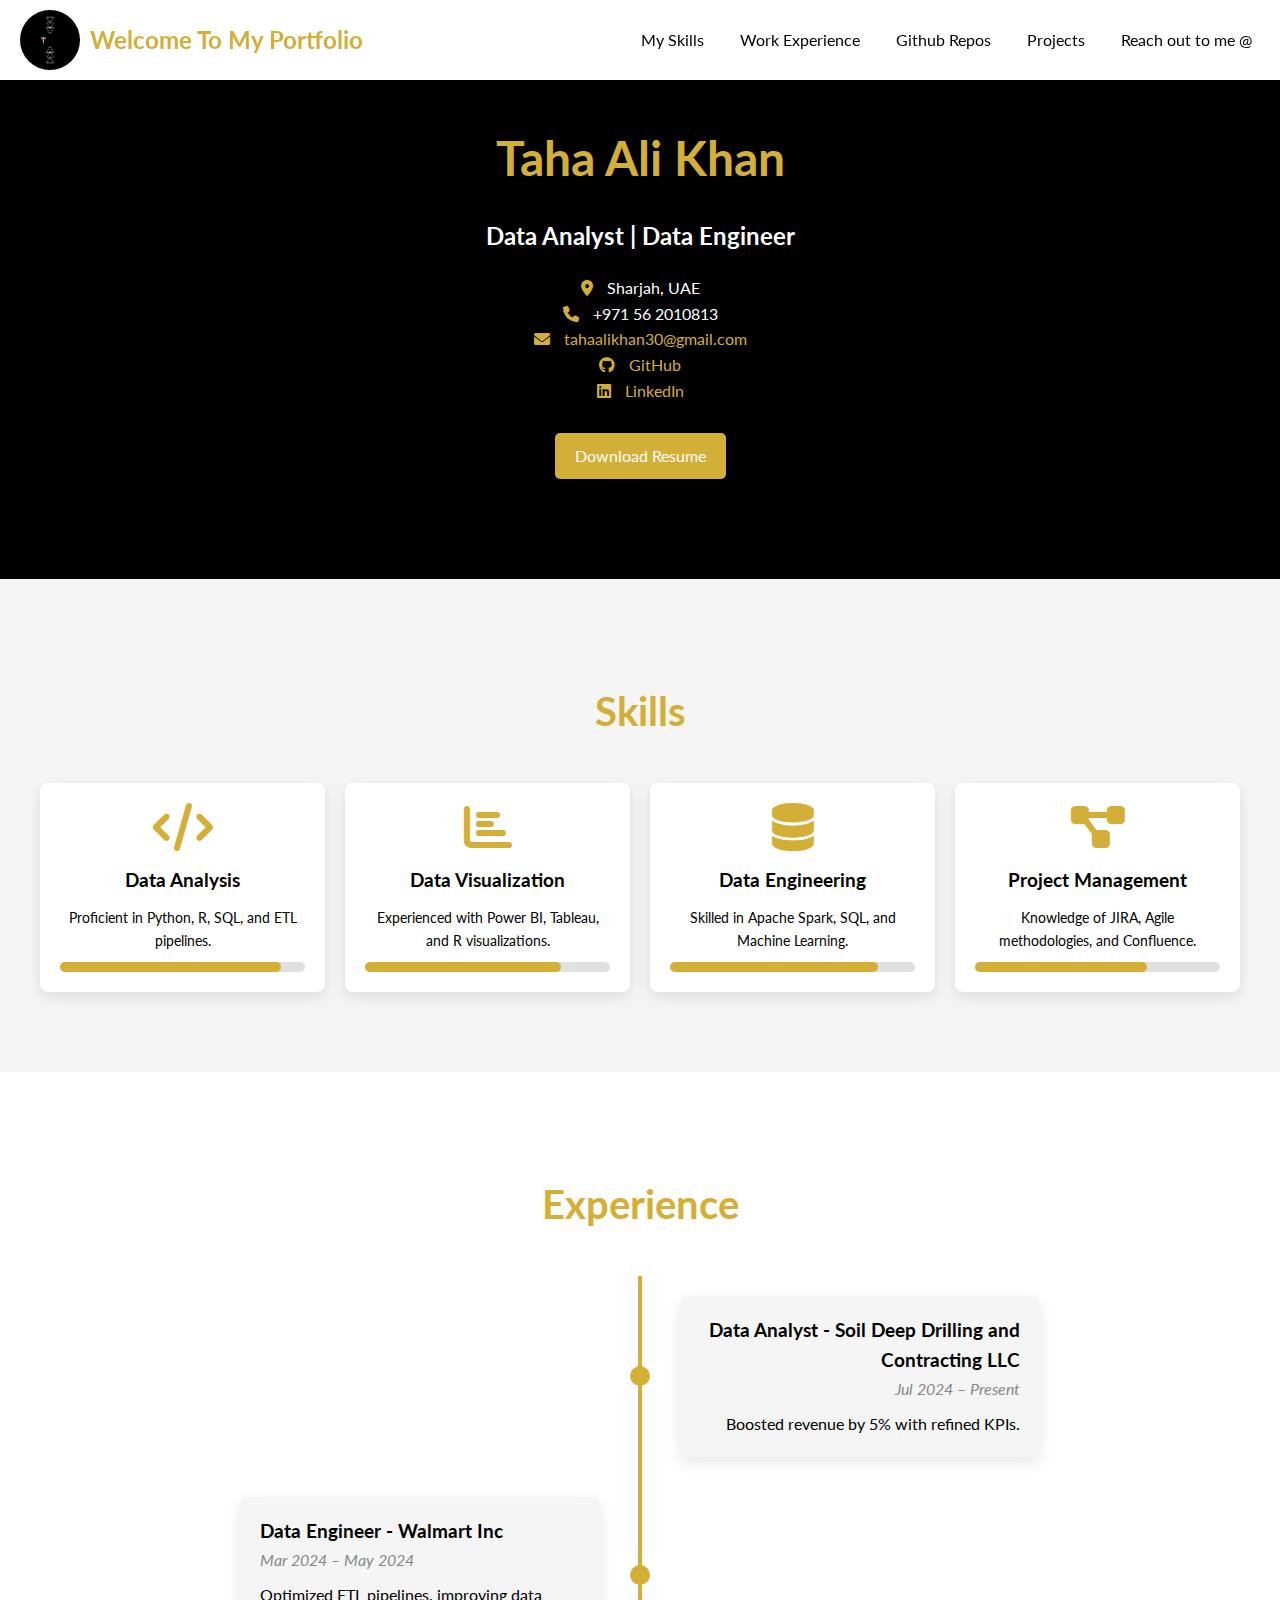
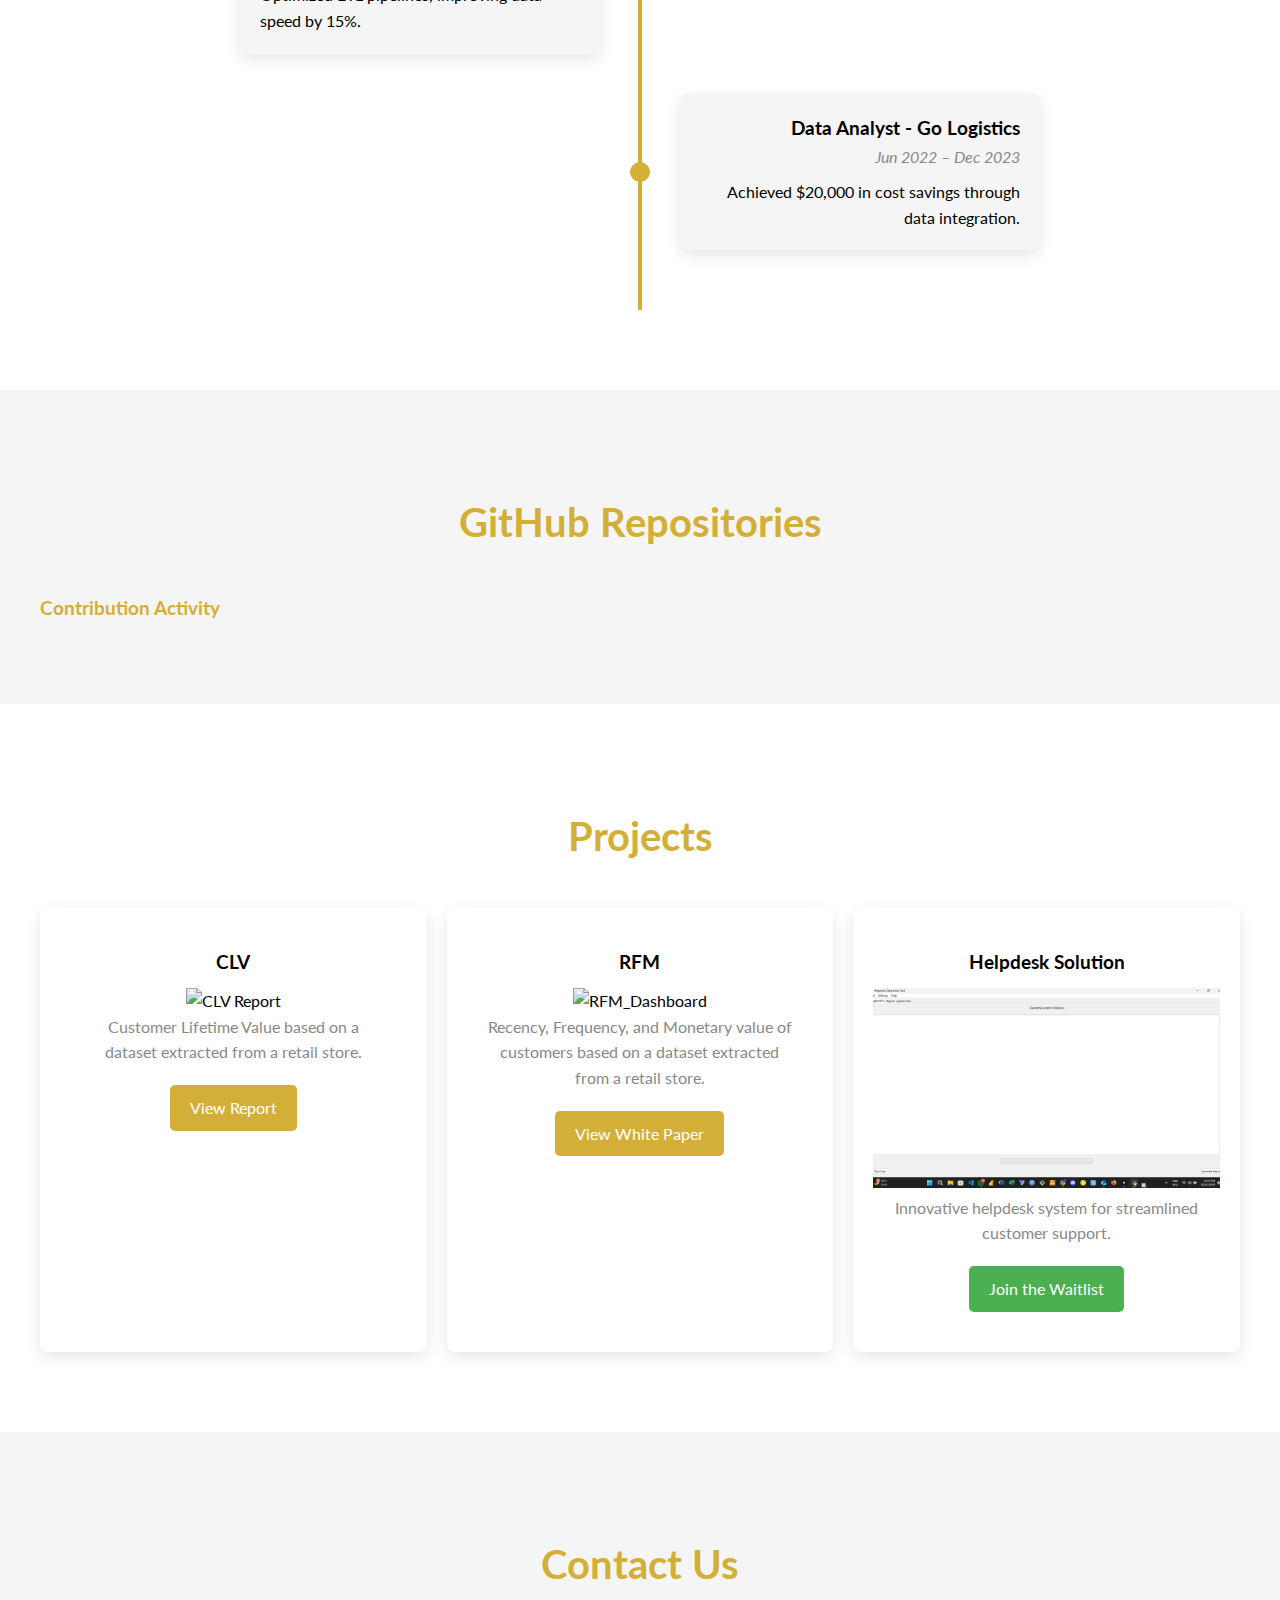
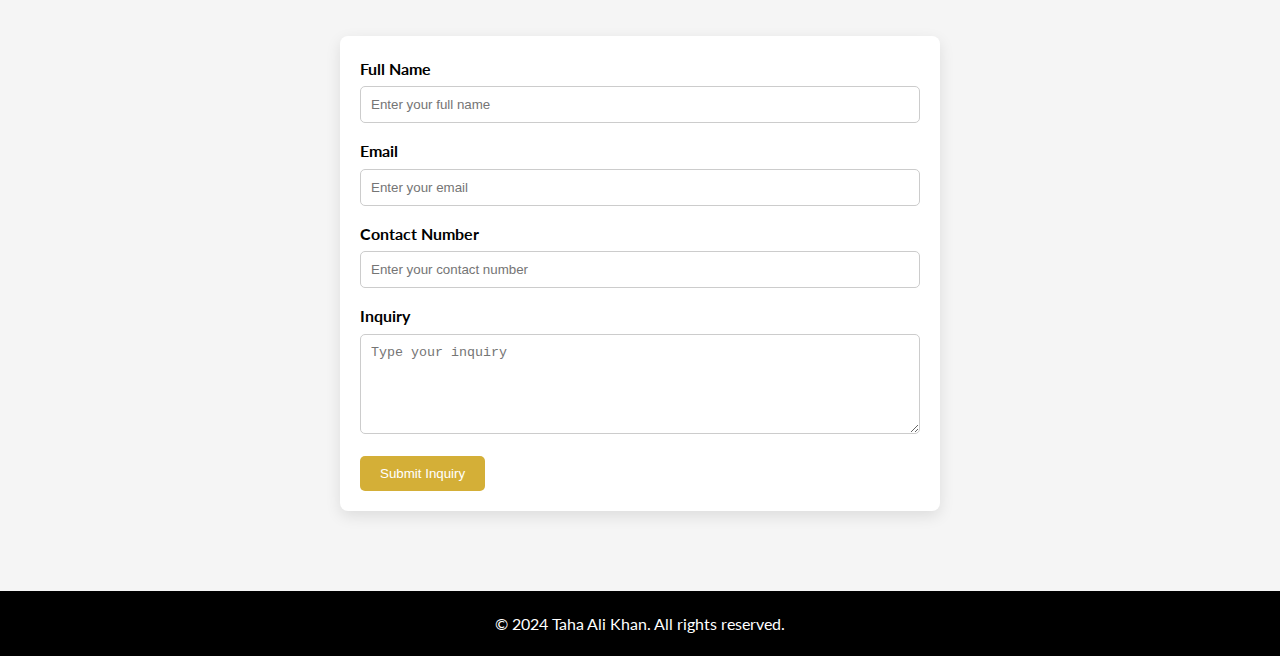
==== index.html @ b3653916 "projects updates" ====
<!DOCTYPE html>
<html lang="en">

<head>
  <meta charset="UTF-8">
  <meta name="viewport" content="width=device-width, initial-scale=1.0">
  <meta name="description" content="Portfolio of Taha Ali Khan - Data Analyst & Data Engineer">
  <title>Taha Ali Khan | Portfolio</title>

  <!-- Google Fonts -->
  <link href="https://fonts.googleapis.com/css2?family=Lato:wght@400;700&display=swap" rel="stylesheet">

  <!-- Font Awesome icons -->
  <link rel="stylesheet" href="https://cdnjs.cloudflare.com/ajax/libs/font-awesome/6.0.0-beta3/css/all.min.css">

  <!-- jQuery (required for FullCalendar) -->
  <script src="https://code.jquery.com/jquery-3.6.0.min.js"></script>

  <!-- AOS library for scroll animations -->
  <link rel="stylesheet" href="https://cdnjs.cloudflare.com/ajax/libs/aos/2.3.4/aos.css">
  <script src="https://cdnjs.cloudflare.com/ajax/libs/aos/2.3.4/aos.js"></script>

  <!-- Custom CSS -->
  <link rel="stylesheet" href="styles.css">

  <!-- GitHub Calendar -->
  <link rel="stylesheet" href="https://unpkg.com/github-calendar@latest/dist/github-calendar-responsive.css">
  <script src="https://unpkg.com/github-calendar@latest/dist/github-calendar.min.js"></script>

</head>

<body>
  <!-- Navigation -->
  <nav class="navbar">
    <!-- Brand logo and name -->
    <div class="navbar-brand">
        <img src="images/Taha Ali Khan.gif" alt="Brand Logo" class="logo">
        Welcome To My Portfolio
    </div>
    <!-- Navigation links -->
    <div class="navbar-links">
        <a href="#skills">My Skills</a>
        <a href="#experience">Work Experience</a>
        <a href="#github-projects">Github Repos</a>
        <a href="#projects">Projects</a>
        <a href="#contact">Reach out to me @</a>
    </div>
    <!-- Mobile menu toggle -->
    <div class="navbar-toggle">
        <span class="navbar-hamburger"></span>
        <span class="navbar-hamburger"></span>
        <span class="navbar-hamburger"></span>
    </div>
  </nav>

  <!-- Scroll to Top button -->
  <div id="scroll-to-top">
    <i class="arrow-up"></i>
  </div>

  <!-- Hero section -->
  <header id="hero">
    <div class="container">
      <h1 data-aos="zoom-in">Taha Ali Khan</h1>
      <h2 data-aos="fade-down" data-aos-delay="200">Data Analyst | Data Engineer</h2>
      <!-- Contact information -->
      <div class="contact-info" data-aos="fade-up" data-aos-delay="400">
        <p><i class="fas fa-map-marker-alt" aria-hidden="true"></i> Sharjah, UAE</p>
        <p><i class="fas fa-phone" aria-hidden="true"></i> +971 56 2010813</p>
        <p><i class="fas fa-envelope" aria-hidden="true"></i> <a href="mailto:tahaalikhan30@gmail.com">tahaalikhan30@gmail.com</a></p>
        <p><i class="fab fa-github" aria-hidden="true"></i> <a href="https://github.com/tahaalikhan123" target="_blank" rel="noopener noreferrer">GitHub</a></p>
        <p><i class="fab fa-linkedin" aria-hidden="true"></i> <a href="https://www.linkedin.com/in/taha-ali-khan-5107691b4/" target="_blank" rel="noopener noreferrer">LinkedIn</a></p>
      </div>
    </div>  
    <!-- Resume download button -->
    <div class="download-container">
        <div class="arrow-container">
            <div class="arrow-up"></div>
        </div>
        <a href="resume.pdf" download class="download-btn">
            Download Resume
        </a>
    </div>
  </header>

  <!-- Skills section -->
  <section id="skills" class="skills-section">
    <h2>Skills</h2>
    <div class="skills-grid">
        <!-- Data Analysis skill -->
        <div class="skill-card" data-skill="90">
            <i class="fas fa-code"></i>
            <h3>Data Analysis</h3>
            <p>Proficient in Python, R, SQL, and ETL pipelines.</p>
            <div class="skill-progress">
                <div class="progress-bar" style="width: 90%;"></div>
            </div>
        </div>

        <!-- Data Visualization skill -->
        <div class="skill-card" data-skill="80">
            <i class="fas fa-chart-bar"></i>
            <h3>Data Visualization</h3>
            <p>Experienced with Power BI, Tableau, and R visualizations.</p>
            <div class="skill-progress">
                <div class="progress-bar" style="width: 80%;"></div>
            </div>
        </div>

        <!-- Data Engineering skill -->
        <div class="skill-card" data-skill="85">
            <i class="fas fa-database"></i>
            <h3>Data Engineering</h3>
            <p>Skilled in Apache Spark, SQL, and Machine Learning.</p>
            <div class="skill-progress">
                <div class="progress-bar" style="width: 85%;"></div>
            </div>
        </div>

        <!-- Project Management skill -->
        <div class="skill-card" data-skill="70">
            <i class="fas fa-project-diagram"></i>
            <h3>Project Management</h3>
            <p>Knowledge of JIRA, Agile methodologies, and Confluence.</p>
            <div class="skill-progress">
                <div class="progress-bar" style="width: 70%;"></div>
            </div>
        </div>
    </div>
  </section>

  <!-- Experience section -->
  <section id="experience" class="experience-section">
    <h2>Experience</h2>
    <div class="timeline">
        <!-- Current job -->
        <div class="timeline-item">
            <div class="timeline-dot"></div>
            <div class="timeline-content">
                <h3>Data Analyst - Soil Deep Drilling and Contracting LLC</h3>
                <span>Jul 2024 – Present</span>
                <p>Boosted revenue by 5% with refined KPIs.</p>
            </div>
        </div>

        <!-- Previous job -->
        <div class="timeline-item">
            <div class="timeline-dot"></div>
            <div class="timeline-content">
                <h3>Data Engineer - Walmart Inc</h3>
                <span>Mar 2024 – May 2024</span>
                <p>Optimized ETL pipelines, improving data speed by 15%.</p>
            </div>
        </div>

        <!-- Earlier job -->
        <div class="timeline-item">
            <div class="timeline-dot"></div>
            <div class="timeline-content">
                <h3>Data Analyst - Go Logistics</h3>
                <span>Jun 2022 – Dec 2023</span>
                <p>Achieved $20,000 in cost savings through data integration.</p>
            </div>
        </div>
    </div>
  </section>

  <!-- GitHub Repositories section -->
  <section id="github-projects" class="github-section">
    <h2>GitHub Repositories</h2>

    <!-- GitHub Contribution Chart -->
    <div class="github-contribution-chart">
        <h3>Contribution Activity</h3>
        <div class="calendar"></div>
    </div>

    <!-- GitHub Repositories Grid -->
    <div class="repo-grid">
        <!-- Repositories will be fetched and displayed here -->
    </div>
  </section>

  <!-- Projects section -->
  <section id="projects" class="projects-section">
    <h2>Projects</h2>
    <div class="project-grid">
        <!-- Project 1: CLV -->
        <div class="project-card">
            <h3>CLV</h3>
            <img src="https://via.placeholder.com/400x200?text=CLV" alt="CLV Report" class="project-image">
            <p>Customer Lifetime Value based on a dataset extracted from a retail store.</p>
            <a href="pdf/CLV Prototype Dashboard.pdf" target="_blank" class="project-btn">View Report</a>
        </div>

        <!-- Project 2: RFM -->
        <div class="project-card">
            <h3>RFM</h3>
            <img src="https://via.placeholder.com/400x200?text=RFM" alt="RFM_Dashboard" class="project-image">
            <p>Recency, Frequency, and Monetary value of customers based on a dataset extracted from a retail store.</p>
            <a href="pdf/RFM_Dashboard.pdf" target="_blank" class="project-btn">View White Paper</a>
        </div>

        <!-- Project 3: Helpdesk Solution -->
        <div class="project-card">
            <h3>Helpdesk Solution</h3>
            <img src="images/helpdesk.png" alt="Helpdesk Solution" class="project-image">
            <p>Innovative helpdesk system for streamlined customer support.</p>
            <a href="#" class="project-btn cta-btn">Join the Waitlist</a>
        </div>
    </div>
  </section>

  <!-- Contact section -->
  <section id="contact" class="contact-section">
    <h2>Contact Us</h2>
    <div class="contact-container">
      <!-- Contact Form -->
      <form id="contact-form" 
            action="https://docs.google.com/forms/d/e/1FAIpQLSe8Lk9iuGwK6mlpkZs_-H-bdZrHEAp7K3g2vun9RnXTpZH7WA/formResponse"
            method="POST" target="hidden_iframe">
          <div class="form-group">
              <label for="name">Full Name</label>
              <input type="text" id="name" name="entry.98885724" required placeholder="Enter your full name" autocomplete="name">
          </div>

          <div class="form-group">
              <label for="email">Email</label>
              <input type="email" id="email" name="entry.132597802" required placeholder="Enter your email" autocomplete="email">
          </div>

          <div class="form-group">
              <label for="contact-number">Contact Number</label>
              <input type="tel" id="contact-number" name="entry.1797695648" required placeholder="Enter your contact number" autocomplete="tel">
          </div>

          <div class="form-group">
              <label for="inquiry">Inquiry</label>
              <textarea id="inquiry" name="entry.713304567" required placeholder="Type your inquiry"></textarea>
          </div>

          <button type="submit" class="submit-btn">Submit Inquiry</button>
      </form>

      <!-- Hidden iframe to prevent redirection -->
      <iframe name="hidden_iframe" id="hidden_iframe" style="display:none;"></iframe>

      <!-- Success message -->
      <div id="form-response" style="display:none;">
          <p>Thank you! Your inquiry has been submitted successfully.</p>
      </div>
    </div>
  </section>

  <!-- Footer -->
  <footer>
    <p>&copy; 2024 Taha Ali Khan. All rights reserved.</p>
  </footer>

  <!-- Custom JavaScript -->
  <script src="script.js"></script>
</body>

</html>
---- styles.css ----
/* Define CSS variables for common colors */
:root {
    --gold: #d4af37;
    --light-gold: #f0c674;
    --black: #000;
    --white: #fff;
    --gray-light: #f5f5f5;
    --gray-dark: #888;
}

/* General styling */
* {
    margin: 0;
    padding: 0;
    box-sizing: border-box;
}

body {
    font-family: 'Lato', sans-serif;
    background-color: var(--white);
    color: var(--black);
    line-height: 1.6;
}

h1, h2, h3, h4 {
    color: var(--black);
}

a {
    color: var(--gold);
    text-decoration: none;
    transition: color 0.3s ease;
}

a:hover {
    color: var(--light-gold);
}

/* Icons in contact section */
.contact-info i {
    margin-right: 10px;
    color: var(--gold);
}

/* Container for content */
.container {
    max-width: 1200px;
    margin: 0 auto;
    padding: 20px;
}

/* Navbar */
.navbar {
    display: flex;
    justify-content: space-between;
    align-items: center;
    padding: 10px 20px;
    background-color: var(--white);
    position: fixed;
    top: 0;
    left: 0;
    right: 0;
    z-index: 1000;
    box-shadow: 0 2px 5px rgba(0,0,0,0.1);
}

.navbar-brand {
    display: flex;
    align-items: center;
    font-size: 1.5rem;
    color: var(--gold);
    font-weight: bold;
}

.navbar-brand .logo {
    height: 60px;
    margin-right: 10px;
    border-radius: 50%;
    object-fit: contain;
}

.navbar-links {
    display: flex;
    gap: 20px;
}

.navbar-links a {
    font-size: 1rem;
    padding: 8px;
    color: var(--black);
    transition: color 0.3s ease, background-color 0.3s ease;
}

.navbar-links a:hover {
    color: var(--white);
    background-color: var(--gold);
    border-radius: 5px;
}

/* Hamburger Menu for Mobile */
.navbar-toggle {
    display: none;
    cursor: pointer;
}

.navbar-hamburger {
    display: block;
    width: 25px;
    height: 3px;
    background-color: var(--black);
    margin: 5px 0;
    transition: 0.3s;
}

/* Responsive Menu for Mobile */
@media (max-width: 768px) {
    body {
        padding-top: 60px; /* Add padding to body to account for fixed navbar */
    }

    .navbar {
        flex-wrap: wrap;
    }

    .navbar-brand {
        flex: 1;
    }

    .navbar-links {
        display: none;
        flex-direction: column;
        width: 100%;
        background-color: var(--white);
        box-shadow: 0 5px 10px rgba(0, 0, 0, 0.1);
        position: absolute;
        top: 100%;
        left: 0;
        padding: 10px 0;
    }

    .navbar-links.active {
        display: flex;
    }

    .navbar-links a {
        padding: 10px 20px;
    }

    .navbar-toggle {
        display: block;
    }

    .navbar-hamburger {
        background-color: var(--gold);
    }

    .navbar-toggle.active .navbar-hamburger:nth-child(1) {
        transform: rotate(-45deg) translate(-5px, 6px);
    }

    .navbar-toggle.active .navbar-hamburger:nth-child(2) {
        opacity: 0;
    }

    .navbar-toggle.active .navbar-hamburger:nth-child(3) {
        transform: rotate(45deg) translate(-5px, -6px);
    }
}

/* Scroll to Top Arrow */
#scroll-to-top {
    position: fixed;
    bottom: 20px;
    right: 20px;
    width: 50px;
    height: 50px;
    background-color: var(--gold);
    border-radius: 50%;
    display: flex;
    justify-content: center;
    align-items: center;
    cursor: pointer;
    transition: opacity 0.3s ease, background-color 0.3s ease;
    opacity: 0;
    z-index: 1000;
}

#scroll-to-top:hover {
    background-color: var(--light-gold);
}

#scroll-to-top i {
    border: 15px solid transparent;
    border-bottom: 20px solid var(--white);
}

#scroll-to-top.show {
    opacity: 1;
}

/* Hero Section */
#hero {
    background-color: var(--black);
    text-align: center;
    padding: 100px 0;
    color: var(--white);
    animation: fadeIn 2s ease-in-out;
}

#hero h1 {
    font-size: 3rem;
    color: var(--gold);
}

#hero h2 {
    font-size: 1.5rem;
    margin: 20px 0;
    color: var(--white);
}

.contact-info a {
    color: var(--gold);
}

.contact-info a:hover {
    color: var(--light-gold);
}

/* Section Headings */
h3 {
    color: var(--gold);
}

/* Common Section Styles */
.skills-section,
.experience-section,
.github-section,
.projects-section,
.contact-section {
    padding: 80px 40px;
}

.skills-section,
.github-section,
.contact-section {
    background-color: var(--gray-light);
}

.experience-section,
.projects-section {
    background-color: var(--white);
}

.skills-section h2,
.experience-section h2,
.github-section h2,
.projects-section h2,
.contact-section h2 {
    text-align: center;
    font-size: 2.5rem;
    color: var(--gold);
    margin-bottom: 40px;
}

/* Skill Section */
.skills-grid,
.repo-grid,
.project-grid {
    display: grid;
    grid-template-columns: repeat(auto-fit, minmax(250px, 1fr));
    gap: 20px;
}

.skill-card,
.repo-card,
.project-card {
    background-color: var(--white);
    padding: 20px;
    border-radius: 8px;
    box-shadow: 0 5px 15px rgba(0, 0, 0, 0.1);
    text-align: center;
    transition: transform 0.3s ease, box-shadow 0.3s ease;
}

.skill-card:hover,
.repo-card:hover,
.project-card:hover {
    transform: translateY(-10px);
    box-shadow: 0 10px 20px rgba(0, 0, 0, 0.2);
}

.skill-card i {
    font-size: 3rem;
    color: var(--gold);
    margin-bottom: 15px;
}

.skill-card h3,
.skill-card p {
    color: var(--black);
    margin-bottom: 10px;
}

.skill-card p {
    font-size: 0.9rem;
}

/* Skill Progress Bar */
.skill-progress {
    width: 100%;
    background-color: #e0e0e0;
    border-radius: 10px;
    height: 10px;
}

.progress-bar {
    height: 100%;
    background-color: var(--gold);
    border-radius: 10px;
    transition: width 0.6s ease;
}

.skill-card:hover .progress-bar {
    background-color: var(--light-gold);
}

/* Experience Section */
.timeline {
    position: relative;
    margin: 0 auto;
    padding: 20px 0;
    max-width: 800px;
}

.timeline::before {
    content: '';
    position: absolute;
    left: 50%;
    top: 0;
    bottom: 0;
    width: 4px;
    background: var(--gold);
    transform: translateX(-50%);
}

.timeline-item {
    position: relative;
    margin-bottom: 40px;
    display: flex;
    justify-content: flex-end;
    align-items: center;
    width: 100%;
}

.timeline-item:nth-child(even) {
    justify-content: flex-start;
}

.timeline-dot {
    position: absolute;
    left: 50%;
    width: 20px;
    height: 20px;
    background-color: var(--gold);
    border-radius: 50%;
    transform: translateX(-50%);
    z-index: 1;
}

.timeline-content {
    background-color: var(--gray-light);
    padding: 20px;
    border-radius: 8px;
    box-shadow: 0 5px 15px rgba(0, 0, 0, 0.1);
    width: 45%;
}

.timeline-item:nth-child(even) .timeline-content {
    text-align: left;
}

.timeline-item:nth-child(odd) .timeline-content {
    text-align: right;
}

.timeline-content h3 {
    color: var(--black);
}

.timeline-content span {
    display: block;
    margin-bottom: 10px;
    color: var(--gray-dark);
    font-style: italic;
}

.timeline-content p {
    color: var(--black);
}

/* GitHub Section */
.repo-card {
    background-color: var(--white);
}

.repo-card h3,
.repo-card p {
    color: var(--black);
}

.repo-card .repo-stats div i {
    color: var(--gold);
}

/* Download buttons and links */
.repo-card a,
.download-link,
.download-btn {
    display: inline-block;
    margin-top: 10px;
    color: var(--white);
    background-color: var(--gold);
    padding: 10px 20px;
    border-radius: 5px;
    transition: background-color 0.3s ease, color 0.3s ease;
}

.repo-card a:hover,
.download-link:hover,
.download-btn:hover {
    background-color: var(--light-gold);
    color: var(--black);
}

/* Projects Section */
.project-card {
    background-color: var(--white);
    border-radius: 8px;
    box-shadow: 0 5px 15px rgba(0, 0, 0, 0.1);
    overflow: hidden;
    transition: transform 0.3s ease, box-shadow 0.3s ease;
}

.project-card:hover {
    transform: translateY(-10px);
    box-shadow: 0 10px 20px rgba(0, 0, 0, 0.2);
}

.project-card h3 {
    padding: 20px 20px 10px;
    color: var(--black);
}

.project-image {
    width: 100%;
    height: 200px;
    object-fit: cover;
}

.project-card p {
    padding: 0 20px 20px;
    color: var(--gray-dark);
}

.project-btn {
    display: inline-block;
    margin: 0 20px 20px;
    padding: 10px 20px;
    background-color: var(--gold);
    color: var(--white);
    border-radius: 5px;
    text-decoration: none;
    transition: background-color 0.3s ease, color 0.3s ease;
}

.project-btn:hover {
    background-color: var(--light-gold);
    color: var(--black);
}

.cta-btn {
    background-color: #4CAF50; /* Green color for CTA */
}

.cta-btn:hover {
    background-color: #45a049;
}

/* Contact Section */
form {
    background-color: var(--white);
    padding: 20px;
    border-radius: 8px;
    box-shadow: 0 5px 15px rgba(0, 0, 0, 0.1);
    transition: transform 0.3s ease, box-shadow 0.3s ease;
    max-width: 600px;
    margin: 0 auto;
}

form:hover {
    transform: translateY(-10px);
    box-shadow: 0 10px 20px rgba(0, 0, 0, 0.2);
}

.form-group {
    margin-bottom: 15px;
    text-align: left;
}

.form-group label {
    color: var(--black);
    font-weight: bold;
}

.form-group input,
.form-group textarea {
    width: 100%;
    padding: 10px;
    margin-top: 5px;
    border: 1px solid #ccc;
    border-radius: 5px;
    transition: border-color 0.3s ease;
}

.form-group input:focus,
.form-group textarea:focus {
    border-color: var(--gold);
    outline: none;
}

textarea {
    height: 100px;
    resize: vertical;
}

.submit-btn {
    padding: 10px 20px;
    background-color: var(--gold);
    color: var(--white);
    border: none;
    border-radius: 5px;
    cursor: pointer;
    transition: background-color 0.3s ease, color 0.3s ease;
}

.submit-btn:hover {
    background-color: var(--light-gold);
    color: var(--black);
}

/* Footer */
footer {
    text-align: center;
    padding: 20px;
    background: var(--black);
    color: var(--white);
}

/* Animations */
@keyframes fadeIn {
    from { opacity: 0; }
    to { opacity: 1; }
}

@keyframes bounce {
    0%, 20%, 50%, 80%, 100% { transform: translateY(0); }
    40% { transform: translateY(-10px); }
    60% { transform: translateY(-5px); }
}

/* Responsive design for smaller screens */
@media (max-width: 768px) {
    .timeline::before {
        left: 31px;
    }

    .timeline-content {
        width: calc(100% - 90px);
    }

    .timeline-item,
    .timeline-item:nth-child(even) {
        justify-content: flex-end;
    }

    .timeline-dot {
        left: 31px;
    }

    .timeline-item:nth-child(even) .timeline-content,
    .timeline-item:nth-child(odd) .timeline-content {
        text-align: left;
    }

    #hero, 
    .skills-section,
    .experience-section,
    .github-section,
    .projects-section,
    .contact-section {
        padding-top: 80px; /* Adjust for mobile */
    }
}

/* Adjust other sections to account for fixed navbar */
#hero, 
.skills-section,
.experience-section,
.github-section,
.projects-section,
.contact-section {
    padding-top: 100px; /* Increase top padding */
}
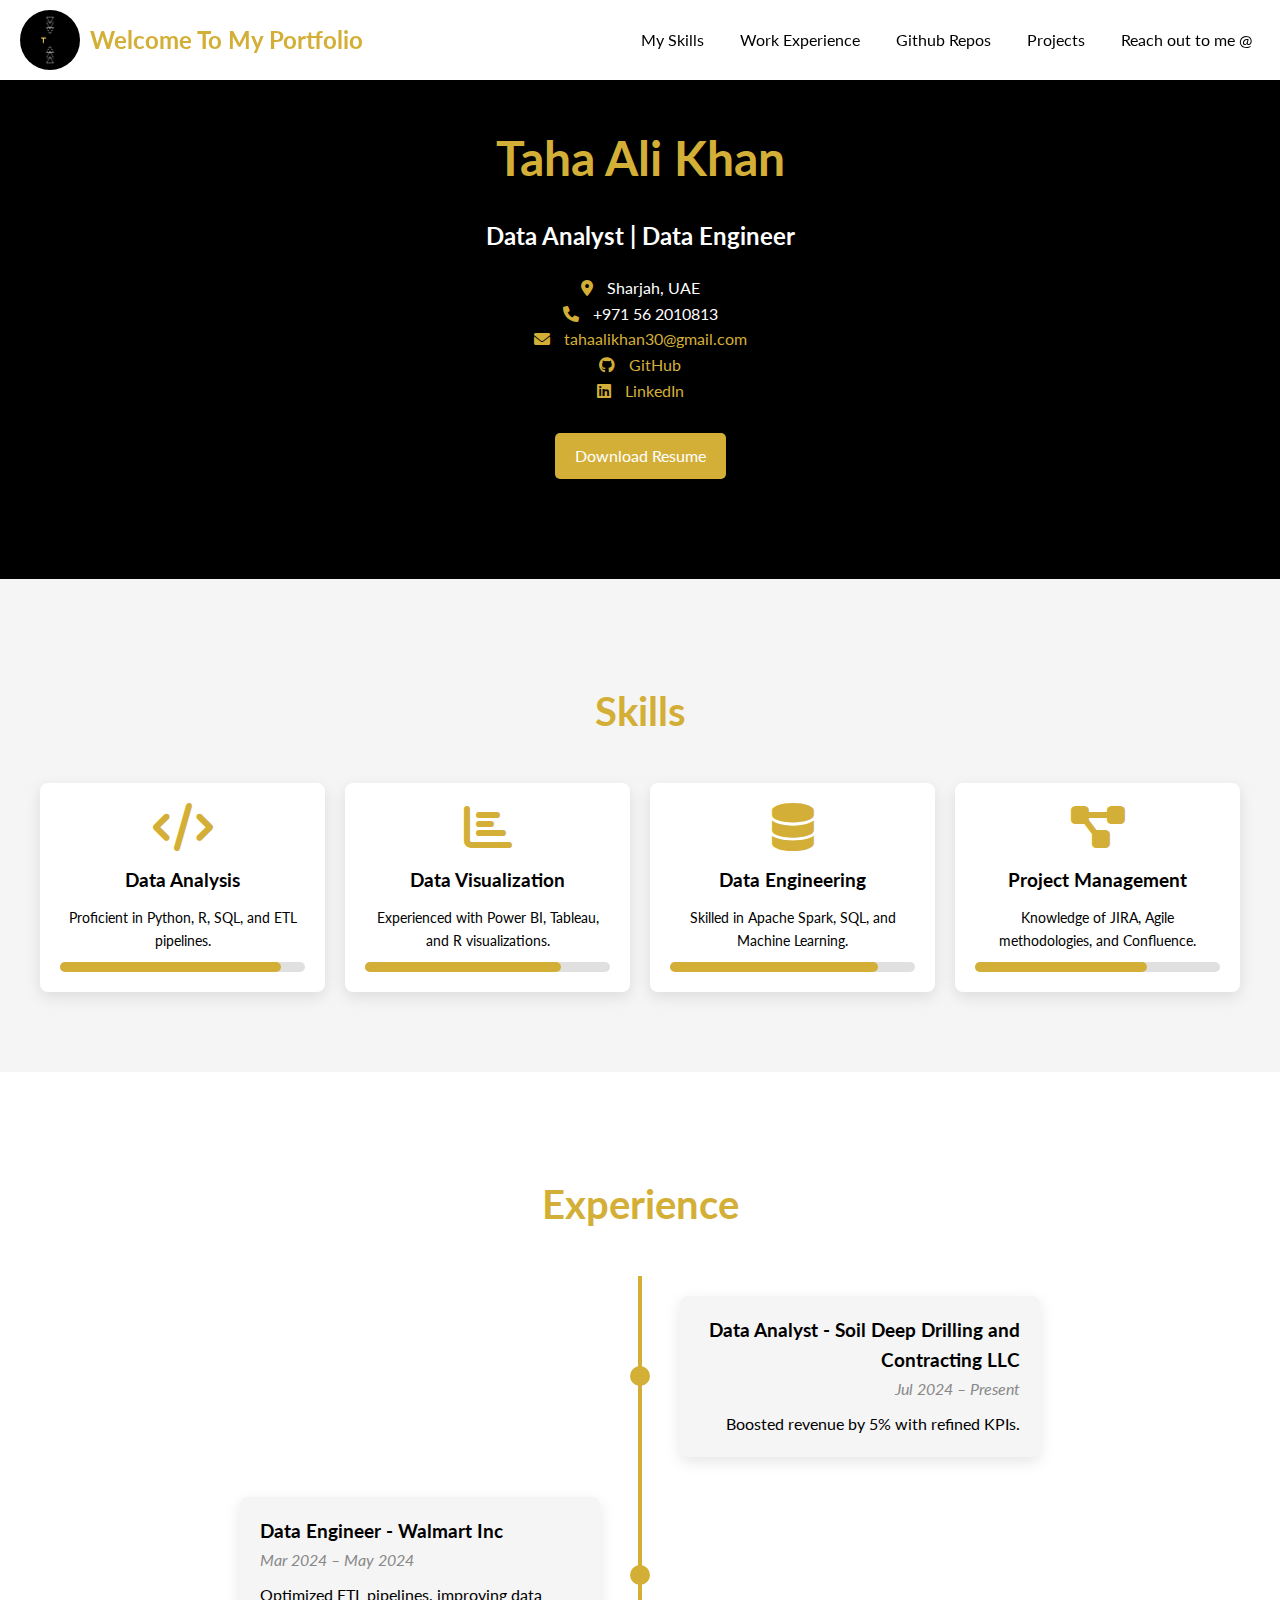
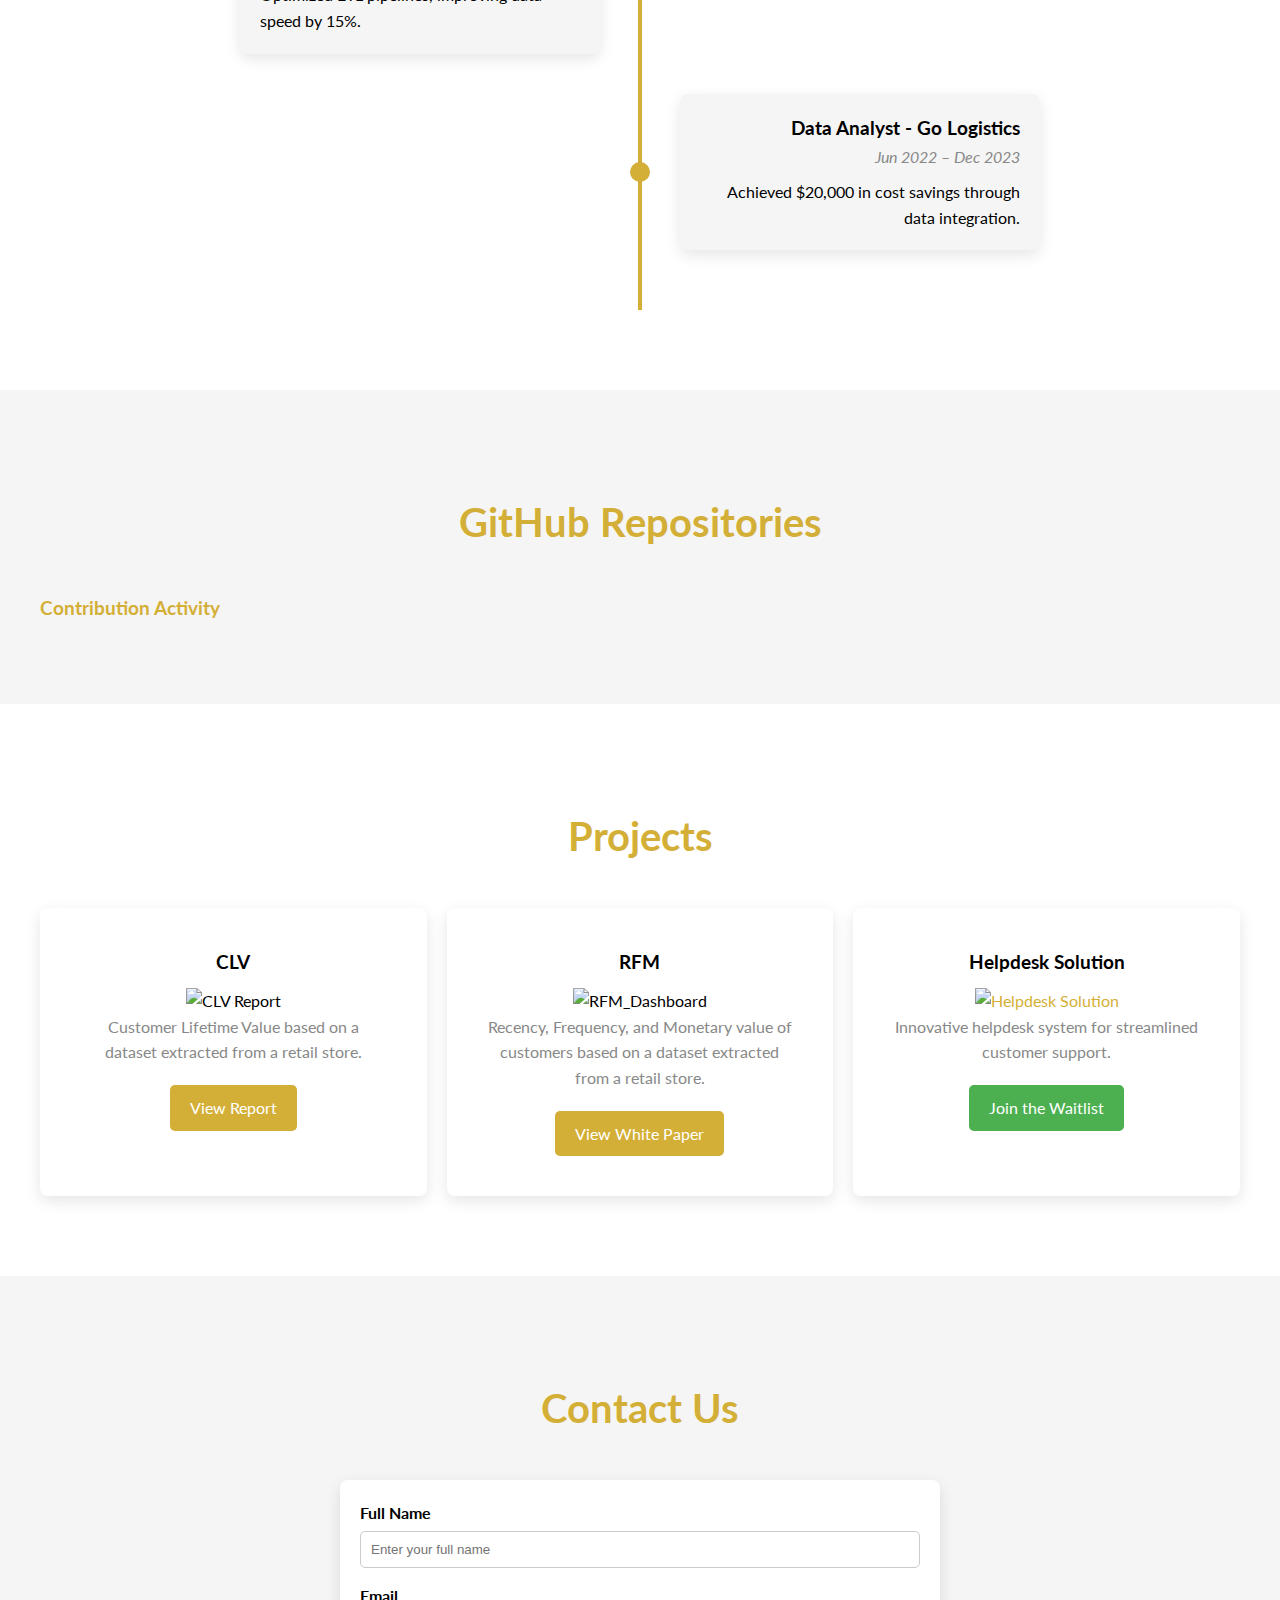
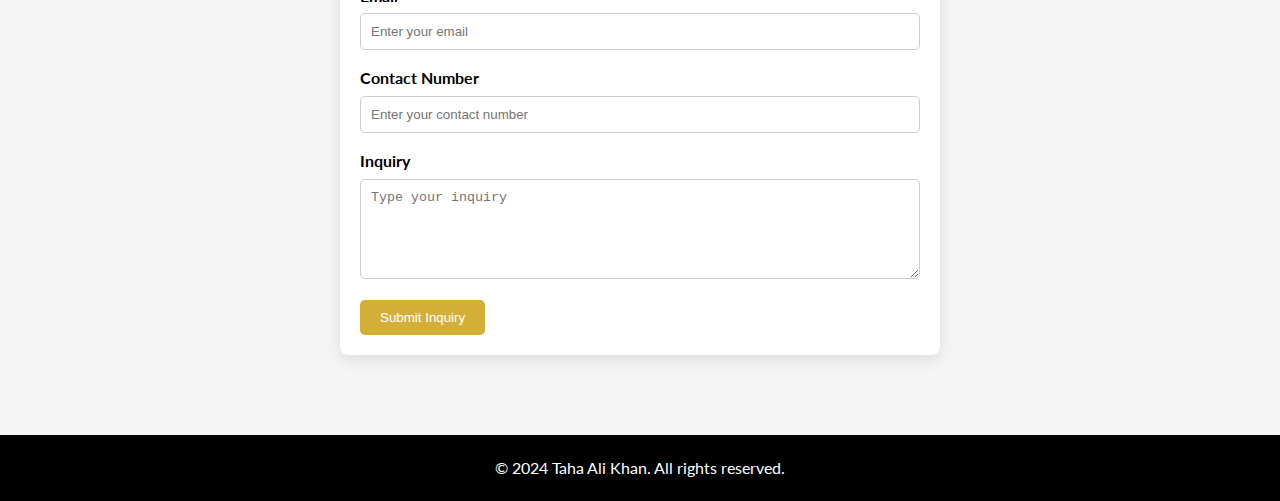
==== commit 5b95be77: "projects updates" ====
--- a/index.html
+++ b/index.html
@@ -204,7 +204,9 @@
         <!-- Project 3: Helpdesk Solution -->
         <div class="project-card">
             <h3>Helpdesk Solution</h3>
-            <img src="images/helpdesk.png" alt="Helpdesk Solution" class="project-image">
+            <a href="https://youtu.be/fcRN-sfbjdo" target="_blank" rel="noopener noreferrer">
+                <img src="https://img.youtube.com/vi/fcRN-sfbjdo/0.jpg" alt="Helpdesk Solution" class="project-image">
+            </a>
             <p>Innovative helpdesk system for streamlined customer support.</p>
             <a href="#" class="project-btn cta-btn">Join the Waitlist</a>
         </div>
--- a/styles.css
+++ b/styles.css
@@ -610,4 +610,9 @@
 .projects-section,
 .contact-section {
     padding-top: 100px; /* Increase top padding */
+}
+
+.project-card a:hover .project-image {
+    opacity: 0.8;
+    transition: opacity 0.3s ease;
 }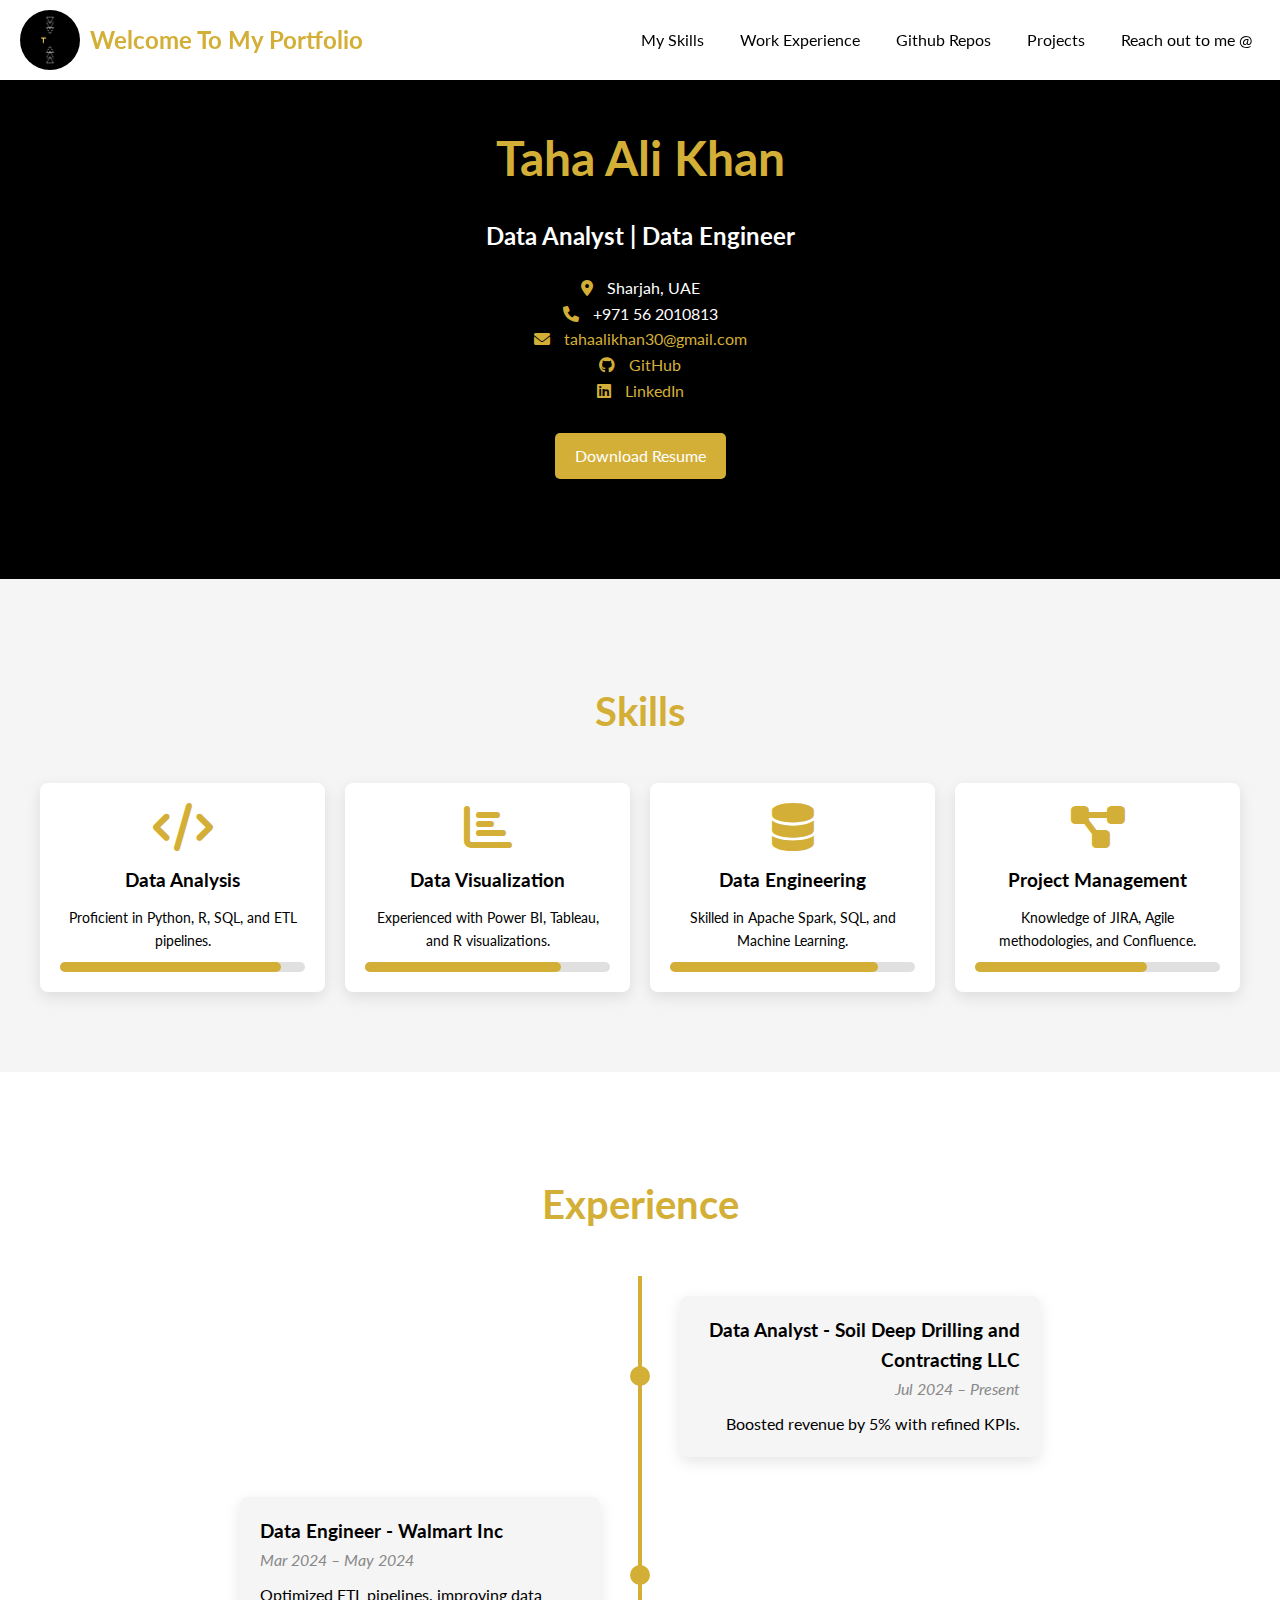
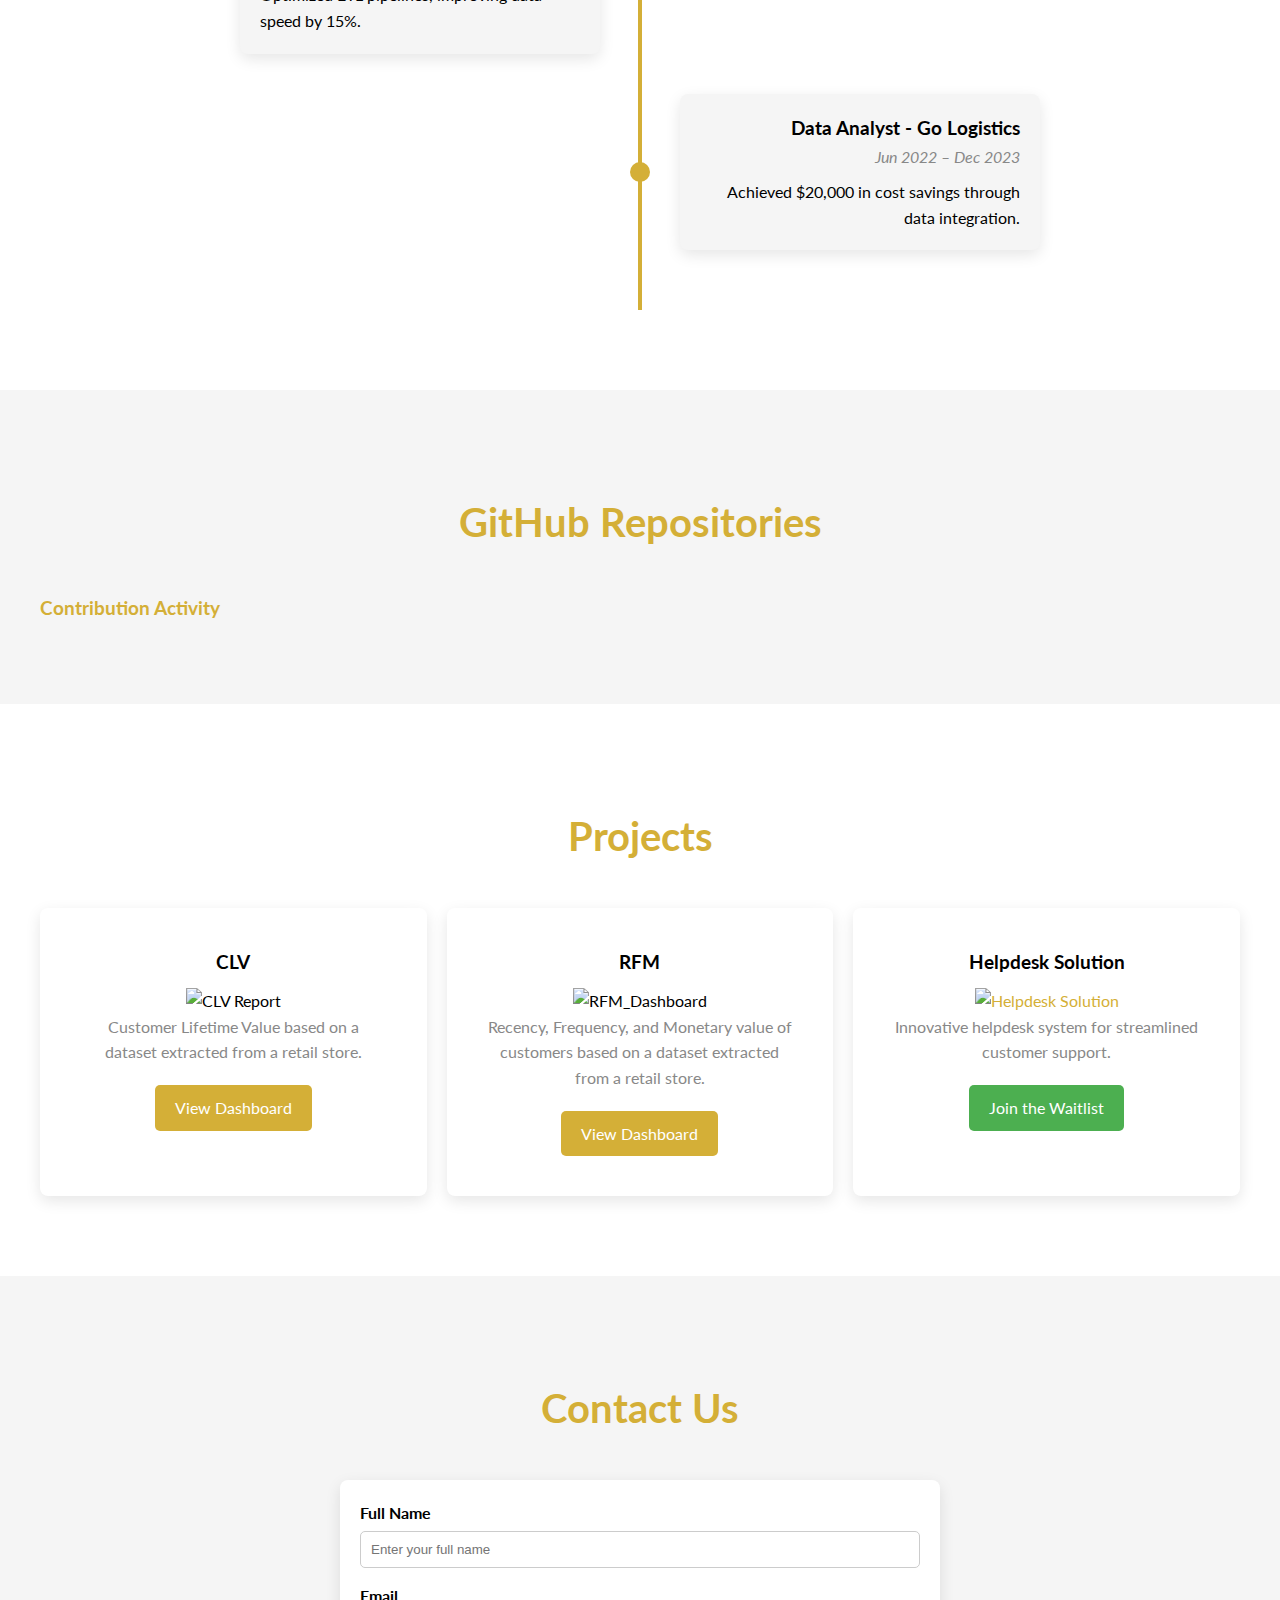
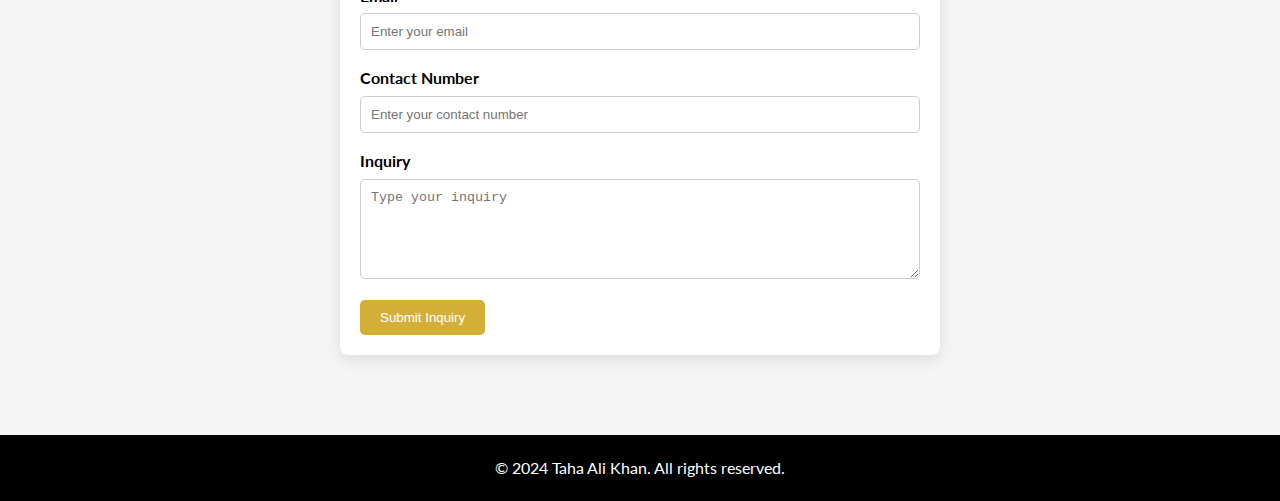
==== commit eb3016fb: "updates" ====
--- a/index.html
+++ b/index.html
@@ -2,265 +2,253 @@
 <html lang="en">
 
 <head>
-  <meta charset="UTF-8">
-  <meta name="viewport" content="width=device-width, initial-scale=1.0">
-  <meta name="description" content="Portfolio of Taha Ali Khan - Data Analyst & Data Engineer">
-  <title>Taha Ali Khan | Portfolio</title>
-
-  <!-- Google Fonts -->
-  <link href="https://fonts.googleapis.com/css2?family=Lato:wght@400;700&display=swap" rel="stylesheet">
-
-  <!-- Font Awesome icons -->
-  <link rel="stylesheet" href="https://cdnjs.cloudflare.com/ajax/libs/font-awesome/6.0.0-beta3/css/all.min.css">
-
-  <!-- jQuery (required for FullCalendar) -->
-  <script src="https://code.jquery.com/jquery-3.6.0.min.js"></script>
-
-  <!-- AOS library for scroll animations -->
-  <link rel="stylesheet" href="https://cdnjs.cloudflare.com/ajax/libs/aos/2.3.4/aos.css">
-  <script src="https://cdnjs.cloudflare.com/ajax/libs/aos/2.3.4/aos.js"></script>
-
-  <!-- Custom CSS -->
-  <link rel="stylesheet" href="styles.css">
-
-  <!-- GitHub Calendar -->
-  <link rel="stylesheet" href="https://unpkg.com/github-calendar@latest/dist/github-calendar-responsive.css">
-  <script src="https://unpkg.com/github-calendar@latest/dist/github-calendar.min.js"></script>
-
+    <meta charset="UTF-8">
+    <meta name="viewport" content="width=device-width, initial-scale=1.0">
+    <meta name="description" content="Portfolio of Taha Ali Khan - Data Analyst & Data Engineer">
+    <title>Taha Ali Khan | Portfolio</title>
+
+    <!-- External CSS and Font imports -->
+    <link href="https://fonts.googleapis.com/css2?family=Lato:wght@400;700&display=swap" rel="stylesheet">
+    <link rel="stylesheet" href="https://cdnjs.cloudflare.com/ajax/libs/font-awesome/6.0.0-beta3/css/all.min.css">
+    <link rel="stylesheet" href="https://cdnjs.cloudflare.com/ajax/libs/aos/2.3.4/aos.css">
+    <link rel="stylesheet" href="https://unpkg.com/github-calendar@latest/dist/github-calendar-responsive.css">
+    <link rel="stylesheet" href="styles.css">
+
+    <!-- External JavaScript libraries -->
+    <script src="https://code.jquery.com/jquery-3.6.0.min.js"></script>
+    <script src="https://cdnjs.cloudflare.com/ajax/libs/aos/2.3.4/aos.js"></script>
+    <script src="https://unpkg.com/github-calendar@latest/dist/github-calendar.min.js"></script>
 </head>
 
 <body>
-  <!-- Navigation -->
-  <nav class="navbar">
-    <!-- Brand logo and name -->
-    <div class="navbar-brand">
-        <img src="images/Taha Ali Khan.gif" alt="Brand Logo" class="logo">
-        Welcome To My Portfolio
+    <!-- Navigation bar -->
+    <nav class="navbar">
+        <div class="navbar-brand">
+            <img src="images/Taha Ali Khan.gif" alt="Brand Logo" class="logo">
+            Welcome To My Portfolio
+        </div>
+        <div class="navbar-links">
+            <a href="#skills">My Skills</a>
+            <a href="#experience">Work Experience</a>
+            <a href="#github-projects">Github Repos</a>
+            <a href="#projects">Projects</a>
+            <a href="#contact">Reach out to me @</a>
+        </div>
+        <div class="navbar-toggle">
+            <span class="navbar-hamburger"></span>
+            <span class="navbar-hamburger"></span>
+            <span class="navbar-hamburger"></span>
+        </div>
+    </nav>
+
+    <!-- Scroll to Top button -->
+    <div id="scroll-to-top">
+        <i class="arrow-up"></i>
     </div>
-    <!-- Navigation links -->
-    <div class="navbar-links">
-        <a href="#skills">My Skills</a>
-        <a href="#experience">Work Experience</a>
-        <a href="#github-projects">Github Repos</a>
-        <a href="#projects">Projects</a>
-        <a href="#contact">Reach out to me @</a>
-    </div>
-    <!-- Mobile menu toggle -->
-    <div class="navbar-toggle">
-        <span class="navbar-hamburger"></span>
-        <span class="navbar-hamburger"></span>
-        <span class="navbar-hamburger"></span>
-    </div>
-  </nav>
-
-  <!-- Scroll to Top button -->
-  <div id="scroll-to-top">
-    <i class="arrow-up"></i>
-  </div>
-
-  <!-- Hero section -->
-  <header id="hero">
-    <div class="container">
-      <h1 data-aos="zoom-in">Taha Ali Khan</h1>
-      <h2 data-aos="fade-down" data-aos-delay="200">Data Analyst | Data Engineer</h2>
-      <!-- Contact information -->
-      <div class="contact-info" data-aos="fade-up" data-aos-delay="400">
-        <p><i class="fas fa-map-marker-alt" aria-hidden="true"></i> Sharjah, UAE</p>
-        <p><i class="fas fa-phone" aria-hidden="true"></i> +971 56 2010813</p>
-        <p><i class="fas fa-envelope" aria-hidden="true"></i> <a href="mailto:tahaalikhan30@gmail.com">tahaalikhan30@gmail.com</a></p>
-        <p><i class="fab fa-github" aria-hidden="true"></i> <a href="https://github.com/tahaalikhan123" target="_blank" rel="noopener noreferrer">GitHub</a></p>
-        <p><i class="fab fa-linkedin" aria-hidden="true"></i> <a href="https://www.linkedin.com/in/taha-ali-khan-5107691b4/" target="_blank" rel="noopener noreferrer">LinkedIn</a></p>
-      </div>
-    </div>  
-    <!-- Resume download button -->
-    <div class="download-container">
-        <div class="arrow-container">
-            <div class="arrow-up"></div>
-        </div>
-        <a href="resume.pdf" download class="download-btn">
-            Download Resume
-        </a>
-    </div>
-  </header>
-
-  <!-- Skills section -->
-  <section id="skills" class="skills-section">
-    <h2>Skills</h2>
-    <div class="skills-grid">
-        <!-- Data Analysis skill -->
-        <div class="skill-card" data-skill="90">
-            <i class="fas fa-code"></i>
-            <h3>Data Analysis</h3>
-            <p>Proficient in Python, R, SQL, and ETL pipelines.</p>
-            <div class="skill-progress">
-                <div class="progress-bar" style="width: 90%;"></div>
-            </div>
-        </div>
-
-        <!-- Data Visualization skill -->
-        <div class="skill-card" data-skill="80">
-            <i class="fas fa-chart-bar"></i>
-            <h3>Data Visualization</h3>
-            <p>Experienced with Power BI, Tableau, and R visualizations.</p>
-            <div class="skill-progress">
-                <div class="progress-bar" style="width: 80%;"></div>
-            </div>
-        </div>
-
-        <!-- Data Engineering skill -->
-        <div class="skill-card" data-skill="85">
-            <i class="fas fa-database"></i>
-            <h3>Data Engineering</h3>
-            <p>Skilled in Apache Spark, SQL, and Machine Learning.</p>
-            <div class="skill-progress">
-                <div class="progress-bar" style="width: 85%;"></div>
-            </div>
-        </div>
-
-        <!-- Project Management skill -->
-        <div class="skill-card" data-skill="70">
-            <i class="fas fa-project-diagram"></i>
-            <h3>Project Management</h3>
-            <p>Knowledge of JIRA, Agile methodologies, and Confluence.</p>
-            <div class="skill-progress">
-                <div class="progress-bar" style="width: 70%;"></div>
-            </div>
-        </div>
-    </div>
-  </section>
-
-  <!-- Experience section -->
-  <section id="experience" class="experience-section">
-    <h2>Experience</h2>
-    <div class="timeline">
-        <!-- Current job -->
-        <div class="timeline-item">
-            <div class="timeline-dot"></div>
-            <div class="timeline-content">
-                <h3>Data Analyst - Soil Deep Drilling and Contracting LLC</h3>
-                <span>Jul 2024 – Present</span>
-                <p>Boosted revenue by 5% with refined KPIs.</p>
-            </div>
-        </div>
-
-        <!-- Previous job -->
-        <div class="timeline-item">
-            <div class="timeline-dot"></div>
-            <div class="timeline-content">
-                <h3>Data Engineer - Walmart Inc</h3>
-                <span>Mar 2024 – May 2024</span>
-                <p>Optimized ETL pipelines, improving data speed by 15%.</p>
-            </div>
-        </div>
-
-        <!-- Earlier job -->
-        <div class="timeline-item">
-            <div class="timeline-dot"></div>
-            <div class="timeline-content">
-                <h3>Data Analyst - Go Logistics</h3>
-                <span>Jun 2022 – Dec 2023</span>
-                <p>Achieved $20,000 in cost savings through data integration.</p>
-            </div>
-        </div>
-    </div>
-  </section>
-
-  <!-- GitHub Repositories section -->
-  <section id="github-projects" class="github-section">
-    <h2>GitHub Repositories</h2>
-
-    <!-- GitHub Contribution Chart -->
-    <div class="github-contribution-chart">
-        <h3>Contribution Activity</h3>
-        <div class="calendar"></div>
-    </div>
-
-    <!-- GitHub Repositories Grid -->
-    <div class="repo-grid">
-        <!-- Repositories will be fetched and displayed here -->
-    </div>
-  </section>
-
-  <!-- Projects section -->
-  <section id="projects" class="projects-section">
-    <h2>Projects</h2>
-    <div class="project-grid">
-        <!-- Project 1: CLV -->
-        <div class="project-card">
-            <h3>CLV</h3>
-            <img src="https://via.placeholder.com/400x200?text=CLV" alt="CLV Report" class="project-image">
-            <p>Customer Lifetime Value based on a dataset extracted from a retail store.</p>
-            <a href="pdf/CLV Prototype Dashboard.pdf" target="_blank" class="project-btn">View Report</a>
-        </div>
-
-        <!-- Project 2: RFM -->
-        <div class="project-card">
-            <h3>RFM</h3>
-            <img src="https://via.placeholder.com/400x200?text=RFM" alt="RFM_Dashboard" class="project-image">
-            <p>Recency, Frequency, and Monetary value of customers based on a dataset extracted from a retail store.</p>
-            <a href="pdf/RFM_Dashboard.pdf" target="_blank" class="project-btn">View White Paper</a>
-        </div>
-
-        <!-- Project 3: Helpdesk Solution -->
-        <div class="project-card">
-            <h3>Helpdesk Solution</h3>
-            <a href="https://youtu.be/fcRN-sfbjdo" target="_blank" rel="noopener noreferrer">
-                <img src="https://img.youtube.com/vi/fcRN-sfbjdo/0.jpg" alt="Helpdesk Solution" class="project-image">
+
+    <!-- Hero section -->
+    <header id="hero">
+        <div class="container">
+            <h1 data-aos="zoom-in">Taha Ali Khan</h1>
+            <h2 data-aos="fade-down" data-aos-delay="200">Data Analyst | Data Engineer</h2>
+            <!-- Contact information -->
+            <div class="contact-info" data-aos="fade-up" data-aos-delay="400">
+                <p><i class="fas fa-map-marker-alt" aria-hidden="true"></i> Sharjah, UAE</p>
+                <p><i class="fas fa-phone" aria-hidden="true"></i> +971 56 2010813</p>
+                <p><i class="fas fa-envelope" aria-hidden="true"></i> <a href="mailto:tahaalikhan30@gmail.com">tahaalikhan30@gmail.com</a></p>
+                <p><i class="fab fa-github" aria-hidden="true"></i> <a href="https://github.com/tahaalikhan123" target="_blank" rel="noopener noreferrer">GitHub</a></p>
+                <p><i class="fab fa-linkedin" aria-hidden="true"></i> <a href="https://www.linkedin.com/in/taha-ali-khan-5107691b4/" target="_blank" rel="noopener noreferrer">LinkedIn</a></p>
+            </div>
+        </div>  
+        <!-- Resume download button -->
+        <div class="download-container">
+            <div class="arrow-container">
+                <div class="arrow-up"></div>
+            </div>
+            <a href="pdf/TahaAliKhan(DataAnalyst).pdf" download class="download-btn" target="_blank" rel="noopener noreferrer">
+                Download Resume
             </a>
-            <p>Innovative helpdesk system for streamlined customer support.</p>
-            <a href="#" class="project-btn cta-btn">Join the Waitlist</a>
-        </div>
-    </div>
-  </section>
-
-  <!-- Contact section -->
-  <section id="contact" class="contact-section">
-    <h2>Contact Us</h2>
-    <div class="contact-container">
-      <!-- Contact Form -->
-      <form id="contact-form" 
-            action="https://docs.google.com/forms/d/e/1FAIpQLSe8Lk9iuGwK6mlpkZs_-H-bdZrHEAp7K3g2vun9RnXTpZH7WA/formResponse"
-            method="POST" target="hidden_iframe">
-          <div class="form-group">
-              <label for="name">Full Name</label>
-              <input type="text" id="name" name="entry.98885724" required placeholder="Enter your full name" autocomplete="name">
-          </div>
-
-          <div class="form-group">
-              <label for="email">Email</label>
-              <input type="email" id="email" name="entry.132597802" required placeholder="Enter your email" autocomplete="email">
-          </div>
-
-          <div class="form-group">
-              <label for="contact-number">Contact Number</label>
-              <input type="tel" id="contact-number" name="entry.1797695648" required placeholder="Enter your contact number" autocomplete="tel">
-          </div>
-
-          <div class="form-group">
-              <label for="inquiry">Inquiry</label>
-              <textarea id="inquiry" name="entry.713304567" required placeholder="Type your inquiry"></textarea>
-          </div>
-
-          <button type="submit" class="submit-btn">Submit Inquiry</button>
-      </form>
-
-      <!-- Hidden iframe to prevent redirection -->
-      <iframe name="hidden_iframe" id="hidden_iframe" style="display:none;"></iframe>
-
-      <!-- Success message -->
-      <div id="form-response" style="display:none;">
-          <p>Thank you! Your inquiry has been submitted successfully.</p>
-      </div>
-    </div>
-  </section>
-
-  <!-- Footer -->
-  <footer>
-    <p>&copy; 2024 Taha Ali Khan. All rights reserved.</p>
-  </footer>
-
-  <!-- Custom JavaScript -->
-  <script src="script.js"></script>
+        </div>
+    </header>
+
+    <!-- Skills section -->
+    <section id="skills" class="skills-section">
+        <h2>Skills</h2>
+        <div class="skills-grid">
+            <!-- Data Analysis skill -->
+            <div class="skill-card" data-skill="90">
+                <i class="fas fa-code"></i>
+                <h3>Data Analysis</h3>
+                <p>Proficient in Python, R, SQL, and ETL pipelines.</p>
+                <div class="skill-progress">
+                    <div class="progress-bar" style="width: 90%;"></div>
+                </div>
+            </div>
+
+            <!-- Data Visualization skill -->
+            <div class="skill-card" data-skill="80">
+                <i class="fas fa-chart-bar"></i>
+                <h3>Data Visualization</h3>
+                <p>Experienced with Power BI, Tableau, and R visualizations.</p>
+                <div class="skill-progress">
+                    <div class="progress-bar" style="width: 80%;"></div>
+                </div>
+            </div>
+
+            <!-- Data Engineering skill -->
+            <div class="skill-card" data-skill="85">
+                <i class="fas fa-database"></i>
+                <h3>Data Engineering</h3>
+                <p>Skilled in Apache Spark, SQL, and Machine Learning.</p>
+                <div class="skill-progress">
+                    <div class="progress-bar" style="width: 85%;"></div>
+                </div>
+            </div>
+
+            <!-- Project Management skill -->
+            <div class="skill-card" data-skill="70">
+                <i class="fas fa-project-diagram"></i>
+                <h3>Project Management</h3>
+                <p>Knowledge of JIRA, Agile methodologies, and Confluence.</p>
+                <div class="skill-progress">
+                    <div class="progress-bar" style="width: 70%;"></div>
+                </div>
+            </div>
+        </div>
+    </section>
+
+    <!-- Experience section -->
+    <section id="experience" class="experience-section">
+        <h2>Experience</h2>
+        <div class="timeline">
+            <!-- Current job -->
+            <div class="timeline-item">
+                <div class="timeline-dot"></div>
+                <div class="timeline-content">
+                    <h3>Data Analyst - Soil Deep Drilling and Contracting LLC</h3>
+                    <span>Jul 2024 – Present</span>
+                    <p>Boosted revenue by 5% with refined KPIs.</p>
+                </div>
+            </div>
+
+            <!-- Previous job -->
+            <div class="timeline-item">
+                <div class="timeline-dot"></div>
+                <div class="timeline-content">
+                    <h3>Data Engineer - Walmart Inc</h3>
+                    <span>Mar 2024 – May 2024</span>
+                    <p>Optimized ETL pipelines, improving data speed by 15%.</p>
+                </div>
+            </div>
+
+            <!-- Earlier job -->
+            <div class="timeline-item">
+                <div class="timeline-dot"></div>
+                <div class="timeline-content">
+                    <h3>Data Analyst - Go Logistics</h3>
+                    <span>Jun 2022 – Dec 2023</span>
+                    <p>Achieved $20,000 in cost savings through data integration.</p>
+                </div>
+            </div>
+        </div>
+    </section>
+
+    <!-- GitHub Repositories section -->
+    <section id="github-projects" class="github-section">
+        <h2>GitHub Repositories</h2>
+
+        <!-- GitHub Contribution Chart -->
+        <div class="github-contribution-chart">
+            <h3>Contribution Activity</h3>
+            <div class="calendar"></div>
+        </div>
+
+        <!-- GitHub Repositories Grid -->
+        <div class="repo-grid">
+            <!-- Repositories will be fetched and displayed here -->
+        </div>
+    </section>
+
+    <!-- Projects section -->
+    <section id="projects" class="projects-section">
+        <h2>Projects</h2>
+        <div class="project-grid">
+            <!-- Project 1: CLV -->
+            <div class="project-card">
+                <h3>CLV</h3>
+                <img src="https://via.placeholder.com/400x200?text=CLV" alt="CLV Report" class="project-image">
+                <p>Customer Lifetime Value based on a dataset extracted from a retail store.</p>
+                <a href="pdf/CLV Prototype Dashboard.pdf" target="_blank" class="project-btn">View Dashboard</a>
+            </div>
+
+            <!-- Project 2: RFM -->
+            <div class="project-card">
+                <h3>RFM</h3>
+                <img src="https://via.placeholder.com/400x200?text=RFM" alt="RFM_Dashboard" class="project-image">
+                <p>Recency, Frequency, and Monetary value of customers based on a dataset extracted from a retail store.</p>
+                <a href="pdf/RFM_Dashboard.pdf" target="_blank" class="project-btn">View Dashboard</a>
+            </div>
+
+            <!-- Project 3: Helpdesk Solution -->
+            <div class="project-card">
+                <h3>Helpdesk Solution</h3>
+                <a href="https://youtu.be/fcRN-sfbjdo" target="_blank" rel="noopener noreferrer">
+                    <img src="https://img.youtube.com/vi/fcRN-sfbjdo/0.jpg" alt="Helpdesk Solution" class="project-image">
+                </a>
+                <p>Innovative helpdesk system for streamlined customer support.</p>
+                <a href="#" class="project-btn cta-btn">Join the Waitlist</a>
+            </div>
+        </div>
+    </section>
+
+    <!-- Contact section -->
+    <section id="contact" class="contact-section">
+        <h2>Contact Us</h2>
+        <div class="contact-container">
+            <!-- Contact Form -->
+            <form id="contact-form" 
+                  action="https://docs.google.com/forms/d/e/1FAIpQLSe8Lk9iuGwK6mlpkZs_-H-bdZrHEAp7K3g2vun9RnXTpZH7WA/formResponse"
+                  method="POST" target="hidden_iframe">
+                <div class="form-group">
+                    <label for="name">Full Name</label>
+                    <input type="text" id="name" name="entry.98885724" required placeholder="Enter your full name" autocomplete="name">
+                </div>
+
+                <div class="form-group">
+                    <label for="email">Email</label>
+                    <input type="email" id="email" name="entry.132597802" required placeholder="Enter your email" autocomplete="email">
+                </div>
+
+                <div class="form-group">
+                    <label for="contact-number">Contact Number</label>
+                    <input type="tel" id="contact-number" name="entry.1797695648" required placeholder="Enter your contact number" autocomplete="tel">
+                </div>
+
+                <div class="form-group">
+                    <label for="inquiry">Inquiry</label>
+                    <textarea id="inquiry" name="entry.713304567" required placeholder="Type your inquiry"></textarea>
+                </div>
+
+                <button type="submit" class="submit-btn">Submit Inquiry</button>
+            </form>
+
+            <!-- Hidden iframe to prevent redirection -->
+            <iframe name="hidden_iframe" id="hidden_iframe" style="display:none;"></iframe>
+
+            <!-- Success message -->
+            <div id="form-response" style="display:none;">
+                <p>Thank you! Your inquiry has been submitted successfully.</p>
+            </div>
+        </div>
+    </section>
+
+    <!-- Footer -->
+    <footer>
+        <p>&copy; 2024 Taha Ali Khan. All rights reserved.</p>
+    </footer>
+
+    <!-- Custom JavaScript -->
+    <script src="script.js"></script>
 </body>
 
 </html>--- a/styles.css
+++ b/styles.css
@@ -8,13 +8,14 @@
     --gray-dark: #888;
 }
 
-/* General styling */
+/* Reset default styles and set box-sizing */
 * {
     margin: 0;
     padding: 0;
     box-sizing: border-box;
 }
 
+/* Set base styles for the body */
 body {
     font-family: 'Lato', sans-serif;
     background-color: var(--white);
@@ -22,34 +23,37 @@
     line-height: 1.6;
 }
 
+/* Style headings */
 h1, h2, h3, h4 {
     color: var(--black);
 }
 
+/* Style links */
 a {
     color: var(--gold);
     text-decoration: none;
     transition: color 0.3s ease;
 }
 
+/* Style link hover state */
 a:hover {
     color: var(--light-gold);
 }
 
-/* Icons in contact section */
+/* Style icons in contact section */
 .contact-info i {
     margin-right: 10px;
     color: var(--gold);
 }
 
-/* Container for content */
+/* Set max-width and center content */
 .container {
     max-width: 1200px;
     margin: 0 auto;
     padding: 20px;
 }
 
-/* Navbar */
+/* Style the navigation bar */
 .navbar {
     display: flex;
     justify-content: space-between;
@@ -64,6 +68,7 @@
     box-shadow: 0 2px 5px rgba(0,0,0,0.1);
 }
 
+/* Style the brand/logo area */
 .navbar-brand {
     display: flex;
     align-items: center;
@@ -72,6 +77,7 @@
     font-weight: bold;
 }
 
+/* Style the logo image */
 .navbar-brand .logo {
     height: 60px;
     margin-right: 10px;
@@ -79,11 +85,13 @@
     object-fit: contain;
 }
 
+/* Style navigation links */
 .navbar-links {
     display: flex;
     gap: 20px;
 }
 
+/* Style individual navigation links */
 .navbar-links a {
     font-size: 1rem;
     padding: 8px;
@@ -91,18 +99,20 @@
     transition: color 0.3s ease, background-color 0.3s ease;
 }
 
+/* Style navigation link hover state */
 .navbar-links a:hover {
     color: var(--white);
     background-color: var(--gold);
     border-radius: 5px;
 }
 
-/* Hamburger Menu for Mobile */
+/* Hide hamburger menu by default */
 .navbar-toggle {
     display: none;
     cursor: pointer;
 }
 
+/* Style hamburger menu lines */
 .navbar-hamburger {
     display: block;
     width: 25px;
@@ -112,20 +122,24 @@
     transition: 0.3s;
 }
 
-/* Responsive Menu for Mobile */
+/* Responsive styles for mobile devices */
 @media (max-width: 768px) {
+    /* Add padding to body to account for fixed navbar */
     body {
-        padding-top: 60px; /* Add padding to body to account for fixed navbar */
-    }
-
+        padding-top: 60px;
+    }
+
+    /* Allow navbar to wrap on small screens */
     .navbar {
         flex-wrap: wrap;
     }
 
+    /* Adjust brand/logo area */
     .navbar-brand {
         flex: 1;
     }
 
+    /* Hide navigation links by default on mobile */
     .navbar-links {
         display: none;
         flex-direction: column;
@@ -138,22 +152,27 @@
         padding: 10px 0;
     }
 
+    /* Show navigation links when active */
     .navbar-links.active {
         display: flex;
     }
 
+    /* Adjust padding for navigation links */
     .navbar-links a {
         padding: 10px 20px;
     }
 
+    /* Show hamburger menu on mobile */
     .navbar-toggle {
         display: block;
     }
 
+    /* Style hamburger menu */
     .navbar-hamburger {
         background-color: var(--gold);
     }
 
+    /* Animate hamburger menu to 'X' when active */
     .navbar-toggle.active .navbar-hamburger:nth-child(1) {
         transform: rotate(-45deg) translate(-5px, 6px);
     }
@@ -167,7 +186,7 @@
     }
 }
 
-/* Scroll to Top Arrow */
+/* Style scroll to top button */
 #scroll-to-top {
     position: fixed;
     bottom: 20px;
@@ -185,20 +204,23 @@
     z-index: 1000;
 }
 
+/* Style scroll to top button hover state */
 #scroll-to-top:hover {
     background-color: var(--light-gold);
 }
 
+/* Style scroll to top button arrow */
 #scroll-to-top i {
     border: 15px solid transparent;
     border-bottom: 20px solid var(--white);
 }
 
+/* Show scroll to top button when active */
 #scroll-to-top.show {
     opacity: 1;
 }
 
-/* Hero Section */
+/* Style hero section */
 #hero {
     background-color: var(--black);
     text-align: center;
@@ -207,31 +229,35 @@
     animation: fadeIn 2s ease-in-out;
 }
 
+/* Style hero section heading */
 #hero h1 {
     font-size: 3rem;
     color: var(--gold);
 }
 
+/* Style hero section subheading */
 #hero h2 {
     font-size: 1.5rem;
     margin: 20px 0;
     color: var(--white);
 }
 
+/* Style contact info links */
 .contact-info a {
     color: var(--gold);
 }
 
+/* Style contact info links hover state */
 .contact-info a:hover {
     color: var(--light-gold);
 }
 
-/* Section Headings */
+/* Style section headings */
 h3 {
     color: var(--gold);
 }
 
-/* Common Section Styles */
+/* Common styles for main sections */
 .skills-section,
 .experience-section,
 .github-section,
@@ -240,6 +266,7 @@
     padding: 80px 40px;
 }
 
+/* Set background color for alternating sections */
 .skills-section,
 .github-section,
 .contact-section {
@@ -251,6 +278,7 @@
     background-color: var(--white);
 }
 
+/* Style main section headings */
 .skills-section h2,
 .experience-section h2,
 .github-section h2,
@@ -262,7 +290,7 @@
     margin-bottom: 40px;
 }
 
-/* Skill Section */
+/* Create grid layout for skills, repos, and projects */
 .skills-grid,
 .repo-grid,
 .project-grid {
@@ -271,6 +299,7 @@
     gap: 20px;
 }
 
+/* Style cards for skills, repos, and projects */
 .skill-card,
 .repo-card,
 .project-card {
@@ -282,6 +311,7 @@
     transition: transform 0.3s ease, box-shadow 0.3s ease;
 }
 
+/* Style card hover effects */
 .skill-card:hover,
 .repo-card:hover,
 .project-card:hover {
@@ -289,23 +319,26 @@
     box-shadow: 0 10px 20px rgba(0, 0, 0, 0.2);
 }
 
+/* Style skill card icons */
 .skill-card i {
     font-size: 3rem;
     color: var(--gold);
     margin-bottom: 15px;
 }
 
+/* Style skill card headings and paragraphs */
 .skill-card h3,
 .skill-card p {
     color: var(--black);
     margin-bottom: 10px;
 }
 
+/* Adjust font size for skill card paragraphs */
 .skill-card p {
     font-size: 0.9rem;
 }
 
-/* Skill Progress Bar */
+/* Style skill progress bar */
 .skill-progress {
     width: 100%;
     background-color: #e0e0e0;
@@ -313,6 +346,7 @@
     height: 10px;
 }
 
+/* Style progress bar fill */
 .progress-bar {
     height: 100%;
     background-color: var(--gold);
@@ -320,11 +354,12 @@
     transition: width 0.6s ease;
 }
 
+/* Change progress bar color on hover */
 .skill-card:hover .progress-bar {
     background-color: var(--light-gold);
 }
 
-/* Experience Section */
+/* Style experience timeline */
 .timeline {
     position: relative;
     margin: 0 auto;
@@ -332,6 +367,7 @@
     max-width: 800px;
 }
 
+/* Create timeline vertical line */
 .timeline::before {
     content: '';
     position: absolute;
@@ -343,6 +379,7 @@
     transform: translateX(-50%);
 }
 
+/* Style timeline items */
 .timeline-item {
     position: relative;
     margin-bottom: 40px;
@@ -352,10 +389,12 @@
     width: 100%;
 }
 
+/* Alternate timeline items */
 .timeline-item:nth-child(even) {
     justify-content: flex-start;
 }
 
+/* Style timeline dots */
 .timeline-dot {
     position: absolute;
     left: 50%;
@@ -367,6 +406,7 @@
     z-index: 1;
 }
 
+/* Style timeline content */
 .timeline-content {
     background-color: var(--gray-light);
     padding: 20px;
@@ -375,6 +415,7 @@
     width: 45%;
 }
 
+/* Align timeline content */
 .timeline-item:nth-child(even) .timeline-content {
     text-align: left;
 }
@@ -383,10 +424,12 @@
     text-align: right;
 }
 
+/* Style timeline content headings */
 .timeline-content h3 {
     color: var(--black);
 }
 
+/* Style timeline dates */
 .timeline-content span {
     display: block;
     margin-bottom: 10px;
@@ -394,25 +437,28 @@
     font-style: italic;
 }
 
+/* Style timeline paragraphs */
 .timeline-content p {
     color: var(--black);
 }
 
-/* GitHub Section */
+/* Style GitHub repository cards */
 .repo-card {
     background-color: var(--white);
 }
 
+/* Style repo card headings and paragraphs */
 .repo-card h3,
 .repo-card p {
     color: var(--black);
 }
 
+/* Style repo stats icons */
 .repo-card .repo-stats div i {
     color: var(--gold);
 }
 
-/* Download buttons and links */
+/* Style buttons and links */
 .repo-card a,
 .download-link,
 .download-btn {
@@ -425,6 +471,7 @@
     transition: background-color 0.3s ease, color 0.3s ease;
 }
 
+/* Style button hover states */
 .repo-card a:hover,
 .download-link:hover,
 .download-btn:hover {
@@ -432,7 +479,7 @@
     color: var(--black);
 }
 
-/* Projects Section */
+/* Style project cards */
 .project-card {
     background-color: var(--white);
     border-radius: 8px;
@@ -441,27 +488,32 @@
     transition: transform 0.3s ease, box-shadow 0.3s ease;
 }
 
+/* Style project card hover effects */
 .project-card:hover {
     transform: translateY(-10px);
     box-shadow: 0 10px 20px rgba(0, 0, 0, 0.2);
 }
 
+/* Style project card headings */
 .project-card h3 {
     padding: 20px 20px 10px;
     color: var(--black);
 }
 
+/* Style project images */
 .project-image {
     width: 100%;
     height: 200px;
     object-fit: cover;
 }
 
+/* Style project card paragraphs */
 .project-card p {
     padding: 0 20px 20px;
     color: var(--gray-dark);
 }
 
+/* Style project buttons */
 .project-btn {
     display: inline-block;
     margin: 0 20px 20px;
@@ -473,20 +525,23 @@
     transition: background-color 0.3s ease, color 0.3s ease;
 }
 
+/* Style project button hover states */
 .project-btn:hover {
     background-color: var(--light-gold);
     color: var(--black);
 }
 
+/* Style call-to-action button */
 .cta-btn {
     background-color: #4CAF50; /* Green color for CTA */
 }
 
+/* Style call-to-action button hover state */
 .cta-btn:hover {
     background-color: #45a049;
 }
 
-/* Contact Section */
+/* Style contact form */
 form {
     background-color: var(--white);
     padding: 20px;
@@ -497,21 +552,25 @@
     margin: 0 auto;
 }
 
+/* Style form hover effect */
 form:hover {
     transform: translateY(-10px);
     box-shadow: 0 10px 20px rgba(0, 0, 0, 0.2);
 }
 
+/* Style form groups */
 .form-group {
     margin-bottom: 15px;
     text-align: left;
 }
 
+/* Style form labels */
 .form-group label {
     color: var(--black);
     font-weight: bold;
 }
 
+/* Style form inputs and textareas */
 .form-group input,
 .form-group textarea {
     width: 100%;
@@ -522,17 +581,20 @@
     transition: border-color 0.3s ease;
 }
 
+/* Style form input focus states */
 .form-group input:focus,
 .form-group textarea:focus {
     border-color: var(--gold);
     outline: none;
 }
 
+/* Style textarea */
 textarea {
     height: 100px;
     resize: vertical;
 }
 
+/* Style submit button */
 .submit-btn {
     padding: 10px 20px;
     background-color: var(--gold);
@@ -543,12 +605,13 @@
     transition: background-color 0.3s ease, color 0.3s ease;
 }
 
+/* Style submit button hover state */
 .submit-btn:hover {
     background-color: var(--light-gold);
     color: var(--black);
 }
 
-/* Footer */
+/* Style footer */
 footer {
     text-align: center;
     padding: 20px;
@@ -556,7 +619,7 @@
     color: var(--white);
 }
 
-/* Animations */
+/* Define animations */
 @keyframes fadeIn {
     from { opacity: 0; }
     to { opacity: 1; }
@@ -570,6 +633,7 @@
 
 /* Responsive design for smaller screens */
 @media (max-width: 768px) {
+    /* Adjust timeline for mobile */
     .timeline::before {
         left: 31px;
     }
@@ -592,17 +656,18 @@
         text-align: left;
     }
 
+    /* Adjust section padding for mobile */
     #hero, 
     .skills-section,
     .experience-section,
     .github-section,
     .projects-section,
     .contact-section {
-        padding-top: 80px; /* Adjust for mobile */
-    }
-}
-
-/* Adjust other sections to account for fixed navbar */
+        padding-top: 80px;
+    }
+}
+
+/* Adjust sections to account for fixed navbar */
 #hero, 
 .skills-section,
 .experience-section,
@@ -612,6 +677,7 @@
     padding-top: 100px; /* Increase top padding */
 }
 
+/* Style project image hover effect */
 .project-card a:hover .project-image {
     opacity: 0.8;
     transition: opacity 0.3s ease;
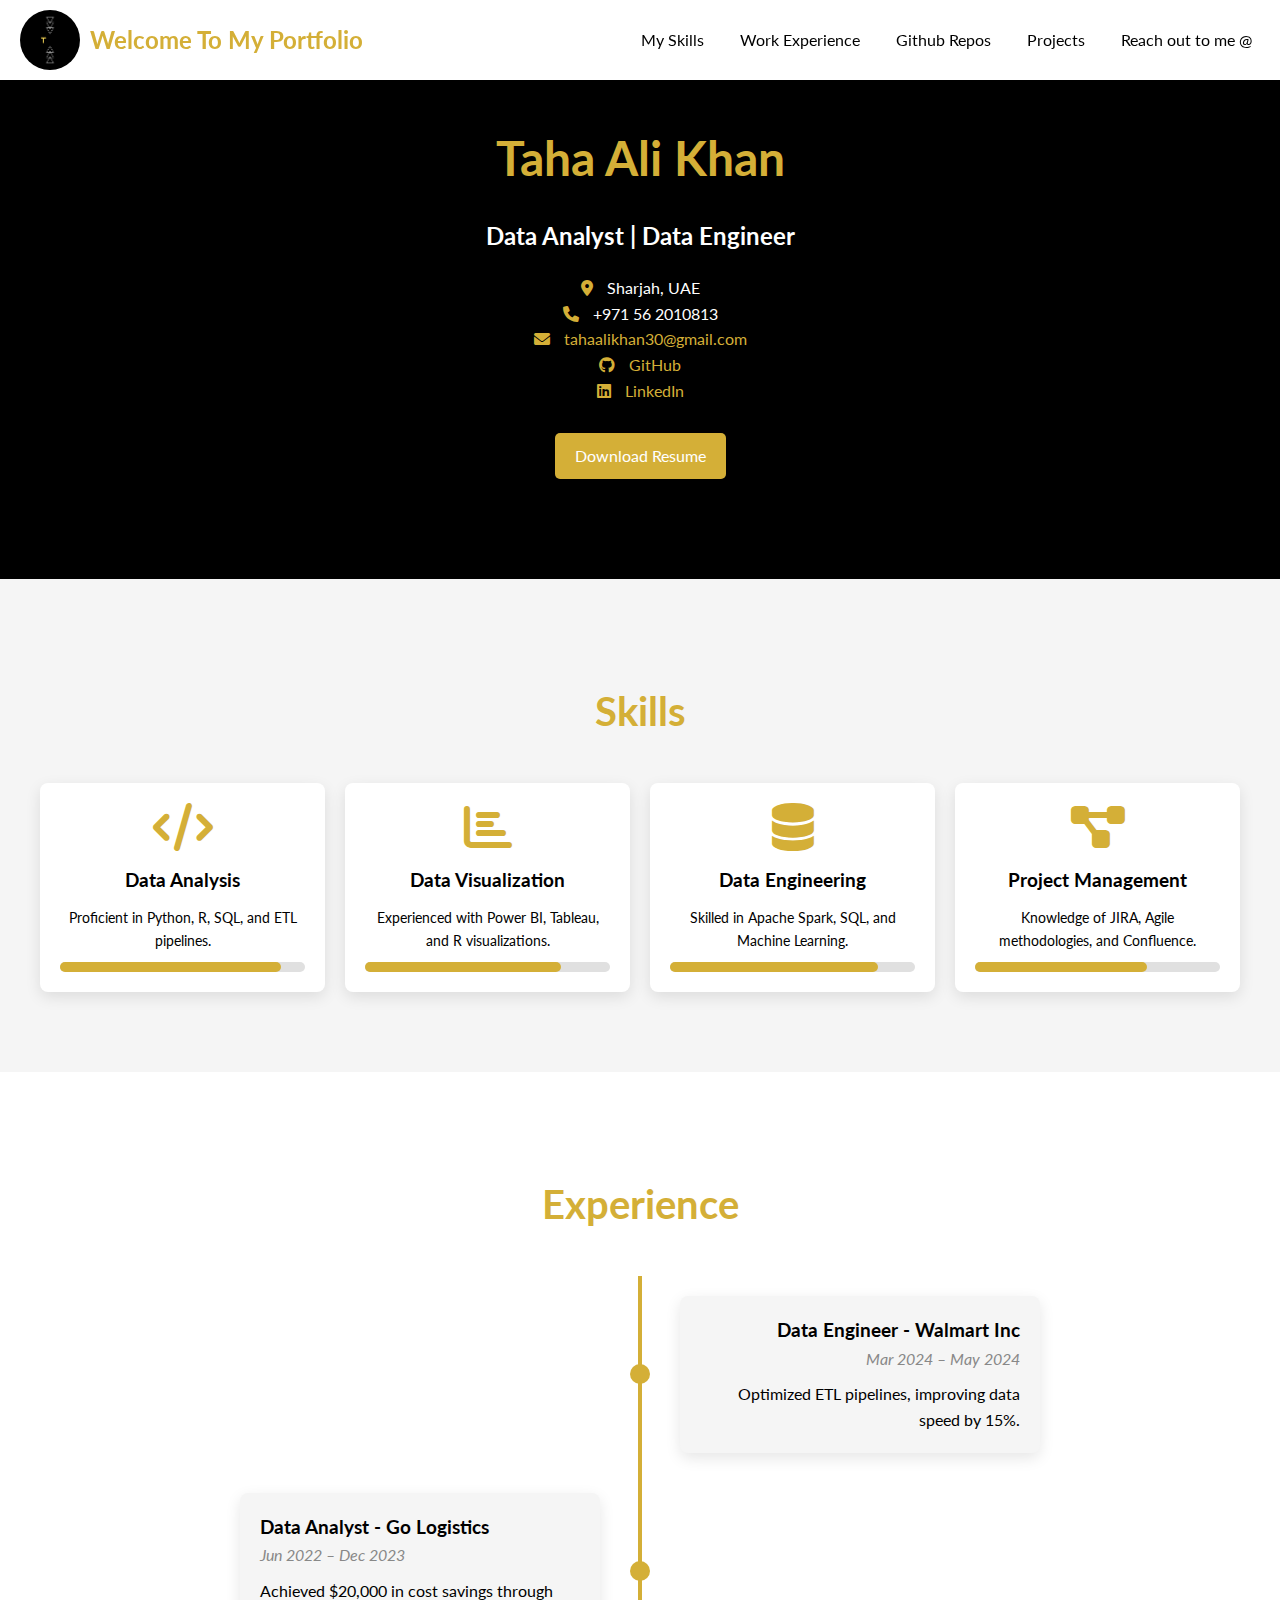
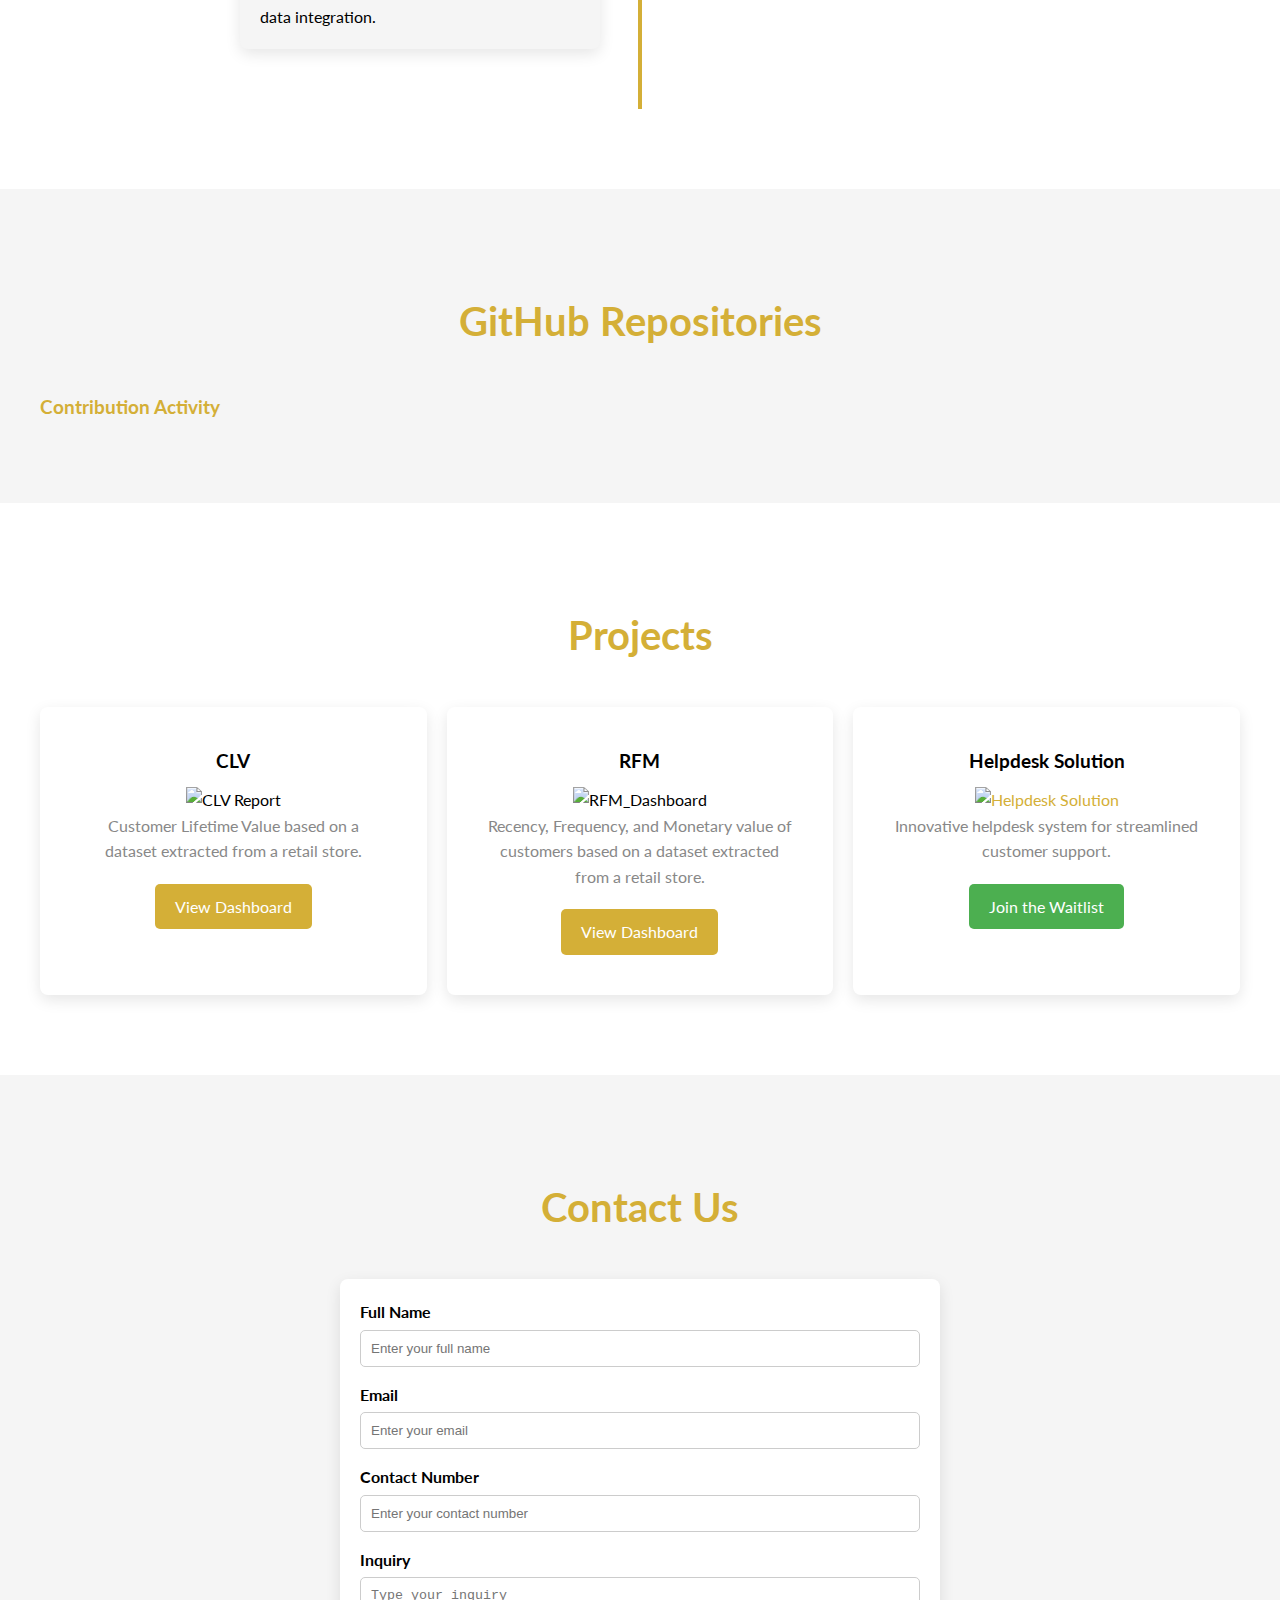
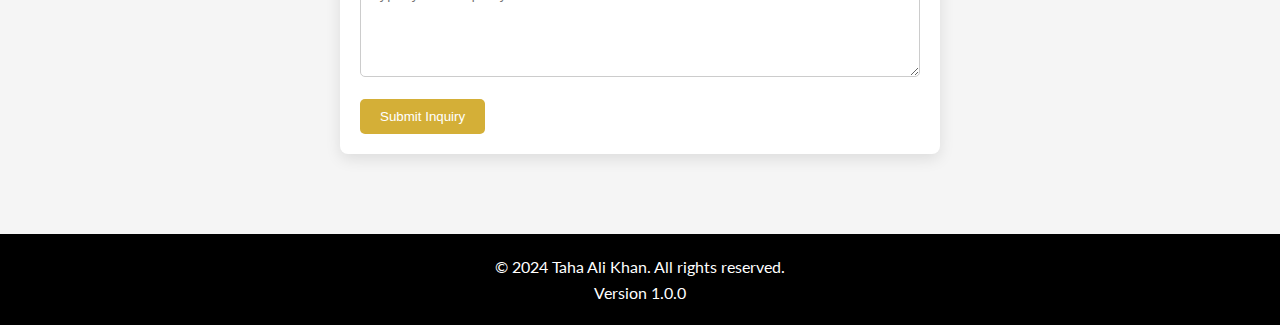
==== commit 8da39aa0: "new updates" ====
--- a/index.html
+++ b/index.html
@@ -1,254 +1,350 @@
 <!DOCTYPE html>
 <html lang="en">
-
-<head>
-    <meta charset="UTF-8">
-    <meta name="viewport" content="width=device-width, initial-scale=1.0">
-    <meta name="description" content="Portfolio of Taha Ali Khan - Data Analyst & Data Engineer">
+  <head>
+    <meta charset="UTF-8" />
+    <meta name="viewport" content="width=device-width, initial-scale=1.0" />
+    <meta
+      name="description"
+      content="Portfolio of Taha Ali Khan - Data Analyst & Data Engineer"
+    />
     <title>Taha Ali Khan | Portfolio</title>
 
     <!-- External CSS and Font imports -->
-    <link href="https://fonts.googleapis.com/css2?family=Lato:wght@400;700&display=swap" rel="stylesheet">
-    <link rel="stylesheet" href="https://cdnjs.cloudflare.com/ajax/libs/font-awesome/6.0.0-beta3/css/all.min.css">
-    <link rel="stylesheet" href="https://cdnjs.cloudflare.com/ajax/libs/aos/2.3.4/aos.css">
-    <link rel="stylesheet" href="https://unpkg.com/github-calendar@latest/dist/github-calendar-responsive.css">
-    <link rel="stylesheet" href="styles.css">
+    <link
+      href="https://fonts.googleapis.com/css2?family=Lato:wght@400;700&display=swap"
+      rel="stylesheet"
+    />
+    <link
+      rel="stylesheet"
+      href="https://cdnjs.cloudflare.com/ajax/libs/font-awesome/6.0.0-beta3/css/all.min.css"
+    />
+    <link
+      rel="stylesheet"
+      href="https://cdnjs.cloudflare.com/ajax/libs/aos/2.3.4/aos.css"
+    />
+    <link
+      rel="stylesheet"
+      href="https://unpkg.com/github-calendar@latest/dist/github-calendar-responsive.css"
+    />
+    <link rel="stylesheet" href="styles.css" />
 
     <!-- External JavaScript libraries -->
     <script src="https://code.jquery.com/jquery-3.6.0.min.js"></script>
     <script src="https://cdnjs.cloudflare.com/ajax/libs/aos/2.3.4/aos.js"></script>
     <script src="https://unpkg.com/github-calendar@latest/dist/github-calendar.min.js"></script>
-</head>
-
-<body>
+  </head>
+
+  <body>
     <!-- Navigation bar -->
     <nav class="navbar">
-        <div class="navbar-brand">
-            <img src="images/Taha Ali Khan.gif" alt="Brand Logo" class="logo">
-            Welcome To My Portfolio
-        </div>
-        <div class="navbar-links">
-            <a href="#skills">My Skills</a>
-            <a href="#experience">Work Experience</a>
-            <a href="#github-projects">Github Repos</a>
-            <a href="#projects">Projects</a>
-            <a href="#contact">Reach out to me @</a>
-        </div>
-        <div class="navbar-toggle">
-            <span class="navbar-hamburger"></span>
-            <span class="navbar-hamburger"></span>
-            <span class="navbar-hamburger"></span>
-        </div>
+      <div class="navbar-brand">
+        <img src="images/Taha Ali Khan.gif" alt="Brand Logo" class="logo" />
+        Welcome To My Portfolio
+      </div>
+      <div class="navbar-links">
+        <a href="#skills">My Skills</a>
+        <a href="#experience">Work Experience</a>
+        <a href="#github-projects">Github Repos</a>
+        <a href="#projects">Projects</a>
+        <a href="#contact">Reach out to me @</a>
+      </div>
+      <div class="navbar-toggle">
+        <span class="navbar-hamburger"></span>
+        <span class="navbar-hamburger"></span>
+        <span class="navbar-hamburger"></span>
+      </div>
     </nav>
 
     <!-- Scroll to Top button -->
     <div id="scroll-to-top">
-        <i class="arrow-up"></i>
+      <i class="arrow-up"></i>
     </div>
 
     <!-- Hero section -->
     <header id="hero">
-        <div class="container">
-            <h1 data-aos="zoom-in">Taha Ali Khan</h1>
-            <h2 data-aos="fade-down" data-aos-delay="200">Data Analyst | Data Engineer</h2>
-            <!-- Contact information -->
-            <div class="contact-info" data-aos="fade-up" data-aos-delay="400">
-                <p><i class="fas fa-map-marker-alt" aria-hidden="true"></i> Sharjah, UAE</p>
-                <p><i class="fas fa-phone" aria-hidden="true"></i> +971 56 2010813</p>
-                <p><i class="fas fa-envelope" aria-hidden="true"></i> <a href="mailto:tahaalikhan30@gmail.com">tahaalikhan30@gmail.com</a></p>
-                <p><i class="fab fa-github" aria-hidden="true"></i> <a href="https://github.com/tahaalikhan123" target="_blank" rel="noopener noreferrer">GitHub</a></p>
-                <p><i class="fab fa-linkedin" aria-hidden="true"></i> <a href="https://www.linkedin.com/in/taha-ali-khan-5107691b4/" target="_blank" rel="noopener noreferrer">LinkedIn</a></p>
-            </div>
-        </div>  
-        <!-- Resume download button -->
-        <div class="download-container">
-            <div class="arrow-container">
-                <div class="arrow-up"></div>
-            </div>
-            <a href="pdf/TahaAliKhan(DataAnalyst).pdf" download class="download-btn" target="_blank" rel="noopener noreferrer">
-                Download Resume
-            </a>
-        </div>
+      <div class="container">
+        <h1 data-aos="zoom-in">Taha Ali Khan</h1>
+        <h2 data-aos="fade-down" data-aos-delay="200">
+          Data Analyst | Data Engineer
+        </h2>
+        <!-- Contact information -->
+        <div class="contact-info" data-aos="fade-up" data-aos-delay="400">
+          <p>
+            <i class="fas fa-map-marker-alt" aria-hidden="true"></i> Sharjah,
+            UAE
+          </p>
+          <p><i class="fas fa-phone" aria-hidden="true"></i> +971 56 2010813</p>
+          <p>
+            <i class="fas fa-envelope" aria-hidden="true"></i>
+            <a href="mailto:tahaalikhan30@gmail.com">tahaalikhan30@gmail.com</a>
+          </p>
+          <p>
+            <i class="fab fa-github" aria-hidden="true"></i>
+            <a
+              href="https://github.com/tahaalikhan123"
+              target="_blank"
+              rel="noopener noreferrer"
+              >GitHub</a
+            >
+          </p>
+          <p>
+            <i class="fab fa-linkedin" aria-hidden="true"></i>
+            <a
+              href="https://www.linkedin.com/in/taha-ali-khan-5107691b4/"
+              target="_blank"
+              rel="noopener noreferrer"
+              >LinkedIn</a
+            >
+          </p>
+        </div>
+      </div>
+      <!-- Resume download button -->
+      <div class="download-container">
+        <div class="arrow-container">
+          <div class="arrow-up"></div>
+        </div>
+        <a
+          href="pdf/TahaAliKhan(DataAnalyst).pdf"
+          download
+          class="download-btn"
+          target="_blank"
+          rel="noopener noreferrer"
+        >
+          Download Resume
+        </a>
+      </div>
     </header>
 
     <!-- Skills section -->
     <section id="skills" class="skills-section">
-        <h2>Skills</h2>
-        <div class="skills-grid">
-            <!-- Data Analysis skill -->
-            <div class="skill-card" data-skill="90">
-                <i class="fas fa-code"></i>
-                <h3>Data Analysis</h3>
-                <p>Proficient in Python, R, SQL, and ETL pipelines.</p>
-                <div class="skill-progress">
-                    <div class="progress-bar" style="width: 90%;"></div>
-                </div>
-            </div>
-
-            <!-- Data Visualization skill -->
-            <div class="skill-card" data-skill="80">
-                <i class="fas fa-chart-bar"></i>
-                <h3>Data Visualization</h3>
-                <p>Experienced with Power BI, Tableau, and R visualizations.</p>
-                <div class="skill-progress">
-                    <div class="progress-bar" style="width: 80%;"></div>
-                </div>
-            </div>
-
-            <!-- Data Engineering skill -->
-            <div class="skill-card" data-skill="85">
-                <i class="fas fa-database"></i>
-                <h3>Data Engineering</h3>
-                <p>Skilled in Apache Spark, SQL, and Machine Learning.</p>
-                <div class="skill-progress">
-                    <div class="progress-bar" style="width: 85%;"></div>
-                </div>
-            </div>
-
-            <!-- Project Management skill -->
-            <div class="skill-card" data-skill="70">
-                <i class="fas fa-project-diagram"></i>
-                <h3>Project Management</h3>
-                <p>Knowledge of JIRA, Agile methodologies, and Confluence.</p>
-                <div class="skill-progress">
-                    <div class="progress-bar" style="width: 70%;"></div>
-                </div>
-            </div>
-        </div>
+      <h2>Skills</h2>
+      <div class="skills-grid">
+        <!-- Data Analysis skill -->
+        <div class="skill-card" data-skill="90">
+          <i class="fas fa-code"></i>
+          <h3>Data Analysis</h3>
+          <p>Proficient in Python, R, SQL, and ETL pipelines.</p>
+          <div class="skill-progress">
+            <div class="progress-bar" style="width: 90%"></div>
+          </div>
+        </div>
+
+        <!-- Data Visualization skill -->
+        <div class="skill-card" data-skill="80">
+          <i class="fas fa-chart-bar"></i>
+          <h3>Data Visualization</h3>
+          <p>Experienced with Power BI, Tableau, and R visualizations.</p>
+          <div class="skill-progress">
+            <div class="progress-bar" style="width: 80%"></div>
+          </div>
+        </div>
+
+        <!-- Data Engineering skill -->
+        <div class="skill-card" data-skill="85">
+          <i class="fas fa-database"></i>
+          <h3>Data Engineering</h3>
+          <p>Skilled in Apache Spark, SQL, and Machine Learning.</p>
+          <div class="skill-progress">
+            <div class="progress-bar" style="width: 85%"></div>
+          </div>
+        </div>
+
+        <!-- Project Management skill -->
+        <div class="skill-card" data-skill="70">
+          <i class="fas fa-project-diagram"></i>
+          <h3>Project Management</h3>
+          <p>Knowledge of JIRA, Agile methodologies, and Confluence.</p>
+          <div class="skill-progress">
+            <div class="progress-bar" style="width: 70%"></div>
+          </div>
+        </div>
+      </div>
     </section>
 
     <!-- Experience section -->
     <section id="experience" class="experience-section">
-        <h2>Experience</h2>
-        <div class="timeline">
-            <!-- Current job -->
-            <div class="timeline-item">
-                <div class="timeline-dot"></div>
-                <div class="timeline-content">
-                    <h3>Data Analyst - Soil Deep Drilling and Contracting LLC</h3>
-                    <span>Jul 2024 – Present</span>
-                    <p>Boosted revenue by 5% with refined KPIs.</p>
-                </div>
-            </div>
-
-            <!-- Previous job -->
-            <div class="timeline-item">
-                <div class="timeline-dot"></div>
-                <div class="timeline-content">
-                    <h3>Data Engineer - Walmart Inc</h3>
-                    <span>Mar 2024 – May 2024</span>
-                    <p>Optimized ETL pipelines, improving data speed by 15%.</p>
-                </div>
-            </div>
-
-            <!-- Earlier job -->
-            <div class="timeline-item">
-                <div class="timeline-dot"></div>
-                <div class="timeline-content">
-                    <h3>Data Analyst - Go Logistics</h3>
-                    <span>Jun 2022 – Dec 2023</span>
-                    <p>Achieved $20,000 in cost savings through data integration.</p>
-                </div>
-            </div>
-        </div>
+      <h2>Experience</h2>
+      <div class="timeline">
+        <!-- Previous job -->
+        <div class="timeline-item">
+          <div class="timeline-dot"></div>
+          <div class="timeline-content">
+            <h3>Data Engineer - Walmart Inc</h3>
+            <span>Mar 2024 – May 2024</span>
+            <p>Optimized ETL pipelines, improving data speed by 15%.</p>
+          </div>
+        </div>
+
+        <!-- Earlier job -->
+        <div class="timeline-item">
+          <div class="timeline-dot"></div>
+          <div class="timeline-content">
+            <h3>Data Analyst - Go Logistics</h3>
+            <span>Jun 2022 – Dec 2023</span>
+            <p>Achieved $20,000 in cost savings through data integration.</p>
+          </div>
+        </div>
+      </div>
     </section>
 
     <!-- GitHub Repositories section -->
     <section id="github-projects" class="github-section">
-        <h2>GitHub Repositories</h2>
-
-        <!-- GitHub Contribution Chart -->
-        <div class="github-contribution-chart">
-            <h3>Contribution Activity</h3>
-            <div class="calendar"></div>
-        </div>
-
-        <!-- GitHub Repositories Grid -->
-        <div class="repo-grid">
-            <!-- Repositories will be fetched and displayed here -->
-        </div>
+      <h2>GitHub Repositories</h2>
+
+      <!-- GitHub Contribution Chart -->
+      <div class="github-contribution-chart">
+        <h3>Contribution Activity</h3>
+        <div class="calendar"></div>
+      </div>
+
+      <!-- GitHub Repositories Grid -->
+      <div class="repo-grid">
+        <!-- Repositories will be fetched and displayed here -->
+      </div>
     </section>
 
     <!-- Projects section -->
     <section id="projects" class="projects-section">
-        <h2>Projects</h2>
-        <div class="project-grid">
-            <!-- Project 1: CLV -->
-            <div class="project-card">
-                <h3>CLV</h3>
-                <img src="https://via.placeholder.com/400x200?text=CLV" alt="CLV Report" class="project-image">
-                <p>Customer Lifetime Value based on a dataset extracted from a retail store.</p>
-                <a href="pdf/CLV Prototype Dashboard.pdf" target="_blank" class="project-btn">View Dashboard</a>
-            </div>
-
-            <!-- Project 2: RFM -->
-            <div class="project-card">
-                <h3>RFM</h3>
-                <img src="https://via.placeholder.com/400x200?text=RFM" alt="RFM_Dashboard" class="project-image">
-                <p>Recency, Frequency, and Monetary value of customers based on a dataset extracted from a retail store.</p>
-                <a href="pdf/RFM_Dashboard.pdf" target="_blank" class="project-btn">View Dashboard</a>
-            </div>
-
-            <!-- Project 3: Helpdesk Solution -->
-            <div class="project-card">
-                <h3>Helpdesk Solution</h3>
-                <a href="https://youtu.be/fcRN-sfbjdo" target="_blank" rel="noopener noreferrer">
-                    <img src="https://img.youtube.com/vi/fcRN-sfbjdo/0.jpg" alt="Helpdesk Solution" class="project-image">
-                </a>
-                <p>Innovative helpdesk system for streamlined customer support.</p>
-                <a href="#" class="project-btn cta-btn">Join the Waitlist</a>
-            </div>
-        </div>
+      <h2>Projects</h2>
+      <div class="project-grid">
+        <!-- Project 1: CLV -->
+        <div class="project-card">
+          <h3>CLV</h3>
+          <img
+            src="https://via.placeholder.com/400x200?text=CLV"
+            alt="CLV Report"
+            class="project-image"
+          />
+          <p>
+            Customer Lifetime Value based on a dataset extracted from a retail
+            store.
+          </p>
+          <a
+            href="pdf/CLV Prototype Dashboard.pdf"
+            target="_blank"
+            class="project-btn"
+            >View Dashboard</a
+          >
+        </div>
+
+        <!-- Project 2: RFM -->
+        <div class="project-card">
+          <h3>RFM</h3>
+          <img
+            src="https://via.placeholder.com/400x200?text=RFM"
+            alt="RFM_Dashboard"
+            class="project-image"
+          />
+          <p>
+            Recency, Frequency, and Monetary value of customers based on a
+            dataset extracted from a retail store.
+          </p>
+          <a href="pdf/RFM_Dashboard.pdf" target="_blank" class="project-btn"
+            >View Dashboard</a
+          >
+        </div>
+
+        <!-- Project 3: Helpdesk Solution -->
+        <div class="project-card">
+          <h3>Helpdesk Solution</h3>
+          <a
+            href="https://youtu.be/fcRN-sfbjdo"
+            target="_blank"
+            rel="noopener noreferrer"
+          >
+            <img
+              src="https://img.youtube.com/vi/fcRN-sfbjdo/0.jpg"
+              alt="Helpdesk Solution"
+              class="project-image"
+            />
+          </a>
+          <p>Innovative helpdesk system for streamlined customer support.</p>
+          <a href="#" class="project-btn cta-btn">Join the Waitlist</a>
+        </div>
+      </div>
     </section>
 
     <!-- Contact section -->
     <section id="contact" class="contact-section">
-        <h2>Contact Us</h2>
-        <div class="contact-container">
-            <!-- Contact Form -->
-            <form id="contact-form" 
-                  action="https://docs.google.com/forms/d/e/1FAIpQLSe8Lk9iuGwK6mlpkZs_-H-bdZrHEAp7K3g2vun9RnXTpZH7WA/formResponse"
-                  method="POST" target="hidden_iframe">
-                <div class="form-group">
-                    <label for="name">Full Name</label>
-                    <input type="text" id="name" name="entry.98885724" required placeholder="Enter your full name" autocomplete="name">
-                </div>
-
-                <div class="form-group">
-                    <label for="email">Email</label>
-                    <input type="email" id="email" name="entry.132597802" required placeholder="Enter your email" autocomplete="email">
-                </div>
-
-                <div class="form-group">
-                    <label for="contact-number">Contact Number</label>
-                    <input type="tel" id="contact-number" name="entry.1797695648" required placeholder="Enter your contact number" autocomplete="tel">
-                </div>
-
-                <div class="form-group">
-                    <label for="inquiry">Inquiry</label>
-                    <textarea id="inquiry" name="entry.713304567" required placeholder="Type your inquiry"></textarea>
-                </div>
-
-                <button type="submit" class="submit-btn">Submit Inquiry</button>
-            </form>
-
-            <!-- Hidden iframe to prevent redirection -->
-            <iframe name="hidden_iframe" id="hidden_iframe" style="display:none;"></iframe>
-
-            <!-- Success message -->
-            <div id="form-response" style="display:none;">
-                <p>Thank you! Your inquiry has been submitted successfully.</p>
-            </div>
-        </div>
+      <h2>Contact Us</h2>
+      <div class="contact-container">
+        <!-- Contact Form -->
+        <form
+          id="contact-form"
+          action="https://docs.google.com/forms/d/e/1FAIpQLSe8Lk9iuGwK6mlpkZs_-H-bdZrHEAp7K3g2vun9RnXTpZH7WA/formResponse"
+          method="POST"
+          target="hidden_iframe"
+        >
+          <div class="form-group">
+            <label for="name">Full Name</label>
+            <input
+              type="text"
+              id="name"
+              name="entry.98885724"
+              required
+              placeholder="Enter your full name"
+              autocomplete="name"
+            />
+          </div>
+
+          <div class="form-group">
+            <label for="email">Email</label>
+            <input
+              type="email"
+              id="email"
+              name="entry.132597802"
+              required
+              placeholder="Enter your email"
+              autocomplete="email"
+            />
+          </div>
+
+          <div class="form-group">
+            <label for="contact-number">Contact Number</label>
+            <input
+              type="tel"
+              id="contact-number"
+              name="entry.1797695648"
+              required
+              placeholder="Enter your contact number"
+              autocomplete="tel"
+            />
+          </div>
+
+          <div class="form-group">
+            <label for="inquiry">Inquiry</label>
+            <textarea
+              id="inquiry"
+              name="entry.713304567"
+              required
+              placeholder="Type your inquiry"
+            ></textarea>
+          </div>
+
+          <button type="submit" class="submit-btn">Submit Inquiry</button>
+        </form>
+
+        <!-- Hidden iframe to prevent redirection -->
+        <iframe
+          name="hidden_iframe"
+          id="hidden_iframe"
+          style="display: none"
+        ></iframe>
+
+        <!-- Success message -->
+        <div id="form-response" style="display: none">
+          <p>Thank you! Your inquiry has been submitted successfully.</p>
+        </div>
+      </div>
     </section>
 
     <!-- Footer -->
     <footer>
-        <p>&copy; 2024 Taha Ali Khan. All rights reserved.</p>
+      <p>&copy; 2024 Taha Ali Khan. All rights reserved.</p>
+      <p>Version 1.0.0</p>
     </footer>
 
     <!-- Custom JavaScript -->
     <script src="script.js"></script>
-</body>
-
+  </body>
 </html>--- a/styles.css
+++ b/styles.css
@@ -1,260 +1,263 @@
 /* Define CSS variables for common colors */
 :root {
-    --gold: #d4af37;
-    --light-gold: #f0c674;
-    --black: #000;
-    --white: #fff;
-    --gray-light: #f5f5f5;
-    --gray-dark: #888;
+  --gold: #d4af37;
+  --light-gold: #f0c674;
+  --black: #000;
+  --white: #fff;
+  --gray-light: #f5f5f5;
+  --gray-dark: #888;
 }
 
 /* Reset default styles and set box-sizing */
 * {
-    margin: 0;
-    padding: 0;
-    box-sizing: border-box;
+  margin: 0;
+  padding: 0;
+  box-sizing: border-box;
 }
 
 /* Set base styles for the body */
 body {
-    font-family: 'Lato', sans-serif;
-    background-color: var(--white);
-    color: var(--black);
-    line-height: 1.6;
+  font-family: "Lato", sans-serif;
+  background-color: var(--white);
+  color: var(--black);
+  line-height: 1.6;
 }
 
 /* Style headings */
-h1, h2, h3, h4 {
-    color: var(--black);
+h1,
+h2,
+h3,
+h4 {
+  color: var(--black);
 }
 
 /* Style links */
 a {
-    color: var(--gold);
-    text-decoration: none;
-    transition: color 0.3s ease;
+  color: var(--gold);
+  text-decoration: none;
+  transition: color 0.3s ease;
 }
 
 /* Style link hover state */
 a:hover {
-    color: var(--light-gold);
+  color: var(--light-gold);
 }
 
 /* Style icons in contact section */
 .contact-info i {
-    margin-right: 10px;
-    color: var(--gold);
+  margin-right: 10px;
+  color: var(--gold);
 }
 
 /* Set max-width and center content */
 .container {
-    max-width: 1200px;
-    margin: 0 auto;
-    padding: 20px;
+  max-width: 1200px;
+  margin: 0 auto;
+  padding: 20px;
 }
 
 /* Style the navigation bar */
 .navbar {
-    display: flex;
-    justify-content: space-between;
-    align-items: center;
-    padding: 10px 20px;
-    background-color: var(--white);
-    position: fixed;
-    top: 0;
-    left: 0;
-    right: 0;
-    z-index: 1000;
-    box-shadow: 0 2px 5px rgba(0,0,0,0.1);
+  display: flex;
+  justify-content: space-between;
+  align-items: center;
+  padding: 10px 20px;
+  background-color: var(--white);
+  position: fixed;
+  top: 0;
+  left: 0;
+  right: 0;
+  z-index: 1000;
+  box-shadow: 0 2px 5px rgba(0, 0, 0, 0.1);
 }
 
 /* Style the brand/logo area */
 .navbar-brand {
-    display: flex;
-    align-items: center;
-    font-size: 1.5rem;
-    color: var(--gold);
-    font-weight: bold;
+  display: flex;
+  align-items: center;
+  font-size: 1.5rem;
+  color: var(--gold);
+  font-weight: bold;
 }
 
 /* Style the logo image */
 .navbar-brand .logo {
-    height: 60px;
-    margin-right: 10px;
-    border-radius: 50%;
-    object-fit: contain;
+  height: 60px;
+  margin-right: 10px;
+  border-radius: 50%;
+  object-fit: contain;
 }
 
 /* Style navigation links */
 .navbar-links {
-    display: flex;
-    gap: 20px;
+  display: flex;
+  gap: 20px;
 }
 
 /* Style individual navigation links */
 .navbar-links a {
-    font-size: 1rem;
-    padding: 8px;
-    color: var(--black);
-    transition: color 0.3s ease, background-color 0.3s ease;
+  font-size: 1rem;
+  padding: 8px;
+  color: var(--black);
+  transition: color 0.3s ease, background-color 0.3s ease;
 }
 
 /* Style navigation link hover state */
 .navbar-links a:hover {
-    color: var(--white);
-    background-color: var(--gold);
-    border-radius: 5px;
+  color: var(--white);
+  background-color: var(--gold);
+  border-radius: 5px;
 }
 
 /* Hide hamburger menu by default */
 .navbar-toggle {
-    display: none;
-    cursor: pointer;
+  display: none;
+  cursor: pointer;
 }
 
 /* Style hamburger menu lines */
 .navbar-hamburger {
-    display: block;
-    width: 25px;
-    height: 3px;
-    background-color: var(--black);
-    margin: 5px 0;
-    transition: 0.3s;
+  display: block;
+  width: 25px;
+  height: 3px;
+  background-color: var(--black);
+  margin: 5px 0;
+  transition: 0.3s;
 }
 
 /* Responsive styles for mobile devices */
 @media (max-width: 768px) {
-    /* Add padding to body to account for fixed navbar */
-    body {
-        padding-top: 60px;
-    }
-
-    /* Allow navbar to wrap on small screens */
-    .navbar {
-        flex-wrap: wrap;
-    }
-
-    /* Adjust brand/logo area */
-    .navbar-brand {
-        flex: 1;
-    }
-
-    /* Hide navigation links by default on mobile */
-    .navbar-links {
-        display: none;
-        flex-direction: column;
-        width: 100%;
-        background-color: var(--white);
-        box-shadow: 0 5px 10px rgba(0, 0, 0, 0.1);
-        position: absolute;
-        top: 100%;
-        left: 0;
-        padding: 10px 0;
-    }
-
-    /* Show navigation links when active */
-    .navbar-links.active {
-        display: flex;
-    }
-
-    /* Adjust padding for navigation links */
-    .navbar-links a {
-        padding: 10px 20px;
-    }
-
-    /* Show hamburger menu on mobile */
-    .navbar-toggle {
-        display: block;
-    }
-
-    /* Style hamburger menu */
-    .navbar-hamburger {
-        background-color: var(--gold);
-    }
-
-    /* Animate hamburger menu to 'X' when active */
-    .navbar-toggle.active .navbar-hamburger:nth-child(1) {
-        transform: rotate(-45deg) translate(-5px, 6px);
-    }
-
-    .navbar-toggle.active .navbar-hamburger:nth-child(2) {
-        opacity: 0;
-    }
-
-    .navbar-toggle.active .navbar-hamburger:nth-child(3) {
-        transform: rotate(45deg) translate(-5px, -6px);
-    }
+  /* Add padding to body to account for fixed navbar */
+  body {
+    padding-top: 60px;
+  }
+
+  /* Allow navbar to wrap on small screens */
+  .navbar {
+    flex-wrap: wrap;
+  }
+
+  /* Adjust brand/logo area */
+  .navbar-brand {
+    flex: 1;
+  }
+
+  /* Hide navigation links by default on mobile */
+  .navbar-links {
+    display: none;
+    flex-direction: column;
+    width: 100%;
+    background-color: var(--white);
+    box-shadow: 0 5px 10px rgba(0, 0, 0, 0.1);
+    position: absolute;
+    top: 100%;
+    left: 0;
+    padding: 10px 0;
+  }
+
+  /* Show navigation links when active */
+  .navbar-links.active {
+    display: flex;
+  }
+
+  /* Adjust padding for navigation links */
+  .navbar-links a {
+    padding: 10px 20px;
+  }
+
+  /* Show hamburger menu on mobile */
+  .navbar-toggle {
+    display: block;
+  }
+
+  /* Style hamburger menu */
+  .navbar-hamburger {
+    background-color: var(--gold);
+  }
+
+  /* Animate hamburger menu to 'X' when active */
+  .navbar-toggle.active .navbar-hamburger:nth-child(1) {
+    transform: rotate(-45deg) translate(-5px, 6px);
+  }
+
+  .navbar-toggle.active .navbar-hamburger:nth-child(2) {
+    opacity: 0;
+  }
+
+  .navbar-toggle.active .navbar-hamburger:nth-child(3) {
+    transform: rotate(45deg) translate(-5px, -6px);
+  }
 }
 
 /* Style scroll to top button */
 #scroll-to-top {
-    position: fixed;
-    bottom: 20px;
-    right: 20px;
-    width: 50px;
-    height: 50px;
-    background-color: var(--gold);
-    border-radius: 50%;
-    display: flex;
-    justify-content: center;
-    align-items: center;
-    cursor: pointer;
-    transition: opacity 0.3s ease, background-color 0.3s ease;
-    opacity: 0;
-    z-index: 1000;
+  position: fixed;
+  bottom: 20px;
+  right: 20px;
+  width: 50px;
+  height: 50px;
+  background-color: var(--gold);
+  border-radius: 50%;
+  display: flex;
+  justify-content: center;
+  align-items: center;
+  cursor: pointer;
+  transition: opacity 0.3s ease, background-color 0.3s ease;
+  opacity: 0;
+  z-index: 1000;
 }
 
 /* Style scroll to top button hover state */
 #scroll-to-top:hover {
-    background-color: var(--light-gold);
+  background-color: var(--light-gold);
 }
 
 /* Style scroll to top button arrow */
 #scroll-to-top i {
-    border: 15px solid transparent;
-    border-bottom: 20px solid var(--white);
+  border: 15px solid transparent;
+  border-bottom: 20px solid var(--white);
 }
 
 /* Show scroll to top button when active */
 #scroll-to-top.show {
-    opacity: 1;
+  opacity: 1;
 }
 
 /* Style hero section */
 #hero {
-    background-color: var(--black);
-    text-align: center;
-    padding: 100px 0;
-    color: var(--white);
-    animation: fadeIn 2s ease-in-out;
+  background-color: var(--black);
+  text-align: center;
+  padding: 100px 0;
+  color: var(--white);
+  animation: fadeIn 2s ease-in-out;
 }
 
 /* Style hero section heading */
 #hero h1 {
-    font-size: 3rem;
-    color: var(--gold);
+  font-size: 3rem;
+  color: var(--gold);
 }
 
 /* Style hero section subheading */
 #hero h2 {
-    font-size: 1.5rem;
-    margin: 20px 0;
-    color: var(--white);
+  font-size: 1.5rem;
+  margin: 20px 0;
+  color: var(--white);
 }
 
 /* Style contact info links */
 .contact-info a {
-    color: var(--gold);
+  color: var(--gold);
 }
 
 /* Style contact info links hover state */
 .contact-info a:hover {
-    color: var(--light-gold);
+  color: var(--light-gold);
 }
 
 /* Style section headings */
 h3 {
-    color: var(--gold);
+  color: var(--gold);
 }
 
 /* Common styles for main sections */
@@ -263,19 +266,19 @@
 .github-section,
 .projects-section,
 .contact-section {
-    padding: 80px 40px;
+  padding: 80px 40px;
 }
 
 /* Set background color for alternating sections */
 .skills-section,
 .github-section,
 .contact-section {
-    background-color: var(--gray-light);
+  background-color: var(--gray-light);
 }
 
 .experience-section,
 .projects-section {
-    background-color: var(--white);
+  background-color: var(--white);
 }
 
 /* Style main section headings */
@@ -284,401 +287,415 @@
 .github-section h2,
 .projects-section h2,
 .contact-section h2 {
-    text-align: center;
-    font-size: 2.5rem;
-    color: var(--gold);
-    margin-bottom: 40px;
+  text-align: center;
+  font-size: 2.5rem;
+  color: var(--gold);
+  margin-bottom: 40px;
 }
 
 /* Create grid layout for skills, repos, and projects */
 .skills-grid,
 .repo-grid,
 .project-grid {
-    display: grid;
-    grid-template-columns: repeat(auto-fit, minmax(250px, 1fr));
-    gap: 20px;
+  display: grid;
+  grid-template-columns: repeat(auto-fit, minmax(250px, 1fr));
+  gap: 20px;
 }
 
 /* Style cards for skills, repos, and projects */
 .skill-card,
 .repo-card,
 .project-card {
-    background-color: var(--white);
-    padding: 20px;
-    border-radius: 8px;
-    box-shadow: 0 5px 15px rgba(0, 0, 0, 0.1);
-    text-align: center;
-    transition: transform 0.3s ease, box-shadow 0.3s ease;
+  background-color: var(--white);
+  padding: 20px;
+  border-radius: 8px;
+  box-shadow: 0 5px 15px rgba(0, 0, 0, 0.1);
+  text-align: center;
+  transition: transform 0.3s ease, box-shadow 0.3s ease;
 }
 
 /* Style card hover effects */
 .skill-card:hover,
 .repo-card:hover,
 .project-card:hover {
-    transform: translateY(-10px);
-    box-shadow: 0 10px 20px rgba(0, 0, 0, 0.2);
+  transform: translateY(-10px);
+  box-shadow: 0 10px 20px rgba(0, 0, 0, 0.2);
 }
 
 /* Style skill card icons */
 .skill-card i {
-    font-size: 3rem;
-    color: var(--gold);
-    margin-bottom: 15px;
+  font-size: 3rem;
+  color: var(--gold);
+  margin-bottom: 15px;
 }
 
 /* Style skill card headings and paragraphs */
 .skill-card h3,
 .skill-card p {
-    color: var(--black);
-    margin-bottom: 10px;
+  color: var(--black);
+  margin-bottom: 10px;
 }
 
 /* Adjust font size for skill card paragraphs */
 .skill-card p {
-    font-size: 0.9rem;
+  font-size: 0.9rem;
 }
 
 /* Style skill progress bar */
 .skill-progress {
-    width: 100%;
-    background-color: #e0e0e0;
-    border-radius: 10px;
-    height: 10px;
+  width: 100%;
+  background-color: #e0e0e0;
+  border-radius: 10px;
+  height: 10px;
 }
 
 /* Style progress bar fill */
 .progress-bar {
-    height: 100%;
-    background-color: var(--gold);
-    border-radius: 10px;
-    transition: width 0.6s ease;
+  height: 100%;
+  background-color: var(--gold);
+  border-radius: 10px;
+  transition: width 0.6s ease;
 }
 
 /* Change progress bar color on hover */
 .skill-card:hover .progress-bar {
-    background-color: var(--light-gold);
+  background-color: var(--light-gold);
 }
 
 /* Style experience timeline */
 .timeline {
-    position: relative;
-    margin: 0 auto;
-    padding: 20px 0;
-    max-width: 800px;
+  position: relative;
+  margin: 0 auto;
+  padding: 20px 0;
+  max-width: 800px;
 }
 
 /* Create timeline vertical line */
 .timeline::before {
-    content: '';
-    position: absolute;
-    left: 50%;
-    top: 0;
-    bottom: 0;
-    width: 4px;
-    background: var(--gold);
-    transform: translateX(-50%);
+  content: "";
+  position: absolute;
+  left: 50%;
+  top: 0;
+  bottom: 0;
+  width: 4px;
+  background: var(--gold);
+  transform: translateX(-50%);
 }
 
 /* Style timeline items */
 .timeline-item {
-    position: relative;
-    margin-bottom: 40px;
-    display: flex;
-    justify-content: flex-end;
-    align-items: center;
-    width: 100%;
+  position: relative;
+  margin-bottom: 40px;
+  display: flex;
+  justify-content: flex-end;
+  align-items: center;
+  width: 100%;
 }
 
 /* Alternate timeline items */
 .timeline-item:nth-child(even) {
-    justify-content: flex-start;
+  justify-content: flex-start;
 }
 
 /* Style timeline dots */
 .timeline-dot {
-    position: absolute;
-    left: 50%;
-    width: 20px;
-    height: 20px;
-    background-color: var(--gold);
-    border-radius: 50%;
-    transform: translateX(-50%);
-    z-index: 1;
+  position: absolute;
+  left: 50%;
+  width: 20px;
+  height: 20px;
+  background-color: var(--gold);
+  border-radius: 50%;
+  transform: translateX(-50%);
+  z-index: 1;
 }
 
 /* Style timeline content */
 .timeline-content {
-    background-color: var(--gray-light);
-    padding: 20px;
-    border-radius: 8px;
-    box-shadow: 0 5px 15px rgba(0, 0, 0, 0.1);
-    width: 45%;
+  background-color: var(--gray-light);
+  padding: 20px;
+  border-radius: 8px;
+  box-shadow: 0 5px 15px rgba(0, 0, 0, 0.1);
+  width: 45%;
 }
 
 /* Align timeline content */
 .timeline-item:nth-child(even) .timeline-content {
-    text-align: left;
+  text-align: left;
 }
 
 .timeline-item:nth-child(odd) .timeline-content {
-    text-align: right;
+  text-align: right;
 }
 
 /* Style timeline content headings */
 .timeline-content h3 {
-    color: var(--black);
+  color: var(--black);
 }
 
 /* Style timeline dates */
 .timeline-content span {
-    display: block;
-    margin-bottom: 10px;
-    color: var(--gray-dark);
-    font-style: italic;
+  display: block;
+  margin-bottom: 10px;
+  color: var(--gray-dark);
+  font-style: italic;
 }
 
 /* Style timeline paragraphs */
 .timeline-content p {
-    color: var(--black);
+  color: var(--black);
 }
 
 /* Style GitHub repository cards */
 .repo-card {
-    background-color: var(--white);
+  background-color: var(--white);
 }
 
 /* Style repo card headings and paragraphs */
 .repo-card h3,
 .repo-card p {
-    color: var(--black);
+  color: var(--black);
 }
 
 /* Style repo stats icons */
 .repo-card .repo-stats div i {
-    color: var(--gold);
+  color: var(--gold);
 }
 
 /* Style buttons and links */
 .repo-card a,
 .download-link,
 .download-btn {
-    display: inline-block;
-    margin-top: 10px;
-    color: var(--white);
-    background-color: var(--gold);
-    padding: 10px 20px;
-    border-radius: 5px;
-    transition: background-color 0.3s ease, color 0.3s ease;
+  display: inline-block;
+  margin-top: 10px;
+  color: var(--white);
+  background-color: var(--gold);
+  padding: 10px 20px;
+  border-radius: 5px;
+  transition: background-color 0.3s ease, color 0.3s ease;
 }
 
 /* Style button hover states */
 .repo-card a:hover,
 .download-link:hover,
 .download-btn:hover {
-    background-color: var(--light-gold);
-    color: var(--black);
+  background-color: var(--light-gold);
+  color: var(--black);
 }
 
 /* Style project cards */
 .project-card {
-    background-color: var(--white);
-    border-radius: 8px;
-    box-shadow: 0 5px 15px rgba(0, 0, 0, 0.1);
-    overflow: hidden;
-    transition: transform 0.3s ease, box-shadow 0.3s ease;
+  background-color: var(--white);
+  border-radius: 8px;
+  box-shadow: 0 5px 15px rgba(0, 0, 0, 0.1);
+  overflow: hidden;
+  transition: transform 0.3s ease, box-shadow 0.3s ease;
 }
 
 /* Style project card hover effects */
 .project-card:hover {
-    transform: translateY(-10px);
-    box-shadow: 0 10px 20px rgba(0, 0, 0, 0.2);
+  transform: translateY(-10px);
+  box-shadow: 0 10px 20px rgba(0, 0, 0, 0.2);
 }
 
 /* Style project card headings */
 .project-card h3 {
-    padding: 20px 20px 10px;
-    color: var(--black);
+  padding: 20px 20px 10px;
+  color: var(--black);
 }
 
 /* Style project images */
 .project-image {
-    width: 100%;
-    height: 200px;
-    object-fit: cover;
+  width: 100%;
+  height: 200px;
+  object-fit: cover;
 }
 
 /* Style project card paragraphs */
 .project-card p {
-    padding: 0 20px 20px;
-    color: var(--gray-dark);
+  padding: 0 20px 20px;
+  color: var(--gray-dark);
 }
 
 /* Style project buttons */
 .project-btn {
-    display: inline-block;
-    margin: 0 20px 20px;
-    padding: 10px 20px;
-    background-color: var(--gold);
-    color: var(--white);
-    border-radius: 5px;
-    text-decoration: none;
-    transition: background-color 0.3s ease, color 0.3s ease;
+  display: inline-block;
+  margin: 0 20px 20px;
+  padding: 10px 20px;
+  background-color: var(--gold);
+  color: var(--white);
+  border-radius: 5px;
+  text-decoration: none;
+  transition: background-color 0.3s ease, color 0.3s ease;
 }
 
 /* Style project button hover states */
 .project-btn:hover {
-    background-color: var(--light-gold);
-    color: var(--black);
+  background-color: var(--light-gold);
+  color: var(--black);
 }
 
 /* Style call-to-action button */
 .cta-btn {
-    background-color: #4CAF50; /* Green color for CTA */
+  background-color: #4caf50; /* Green color for CTA */
 }
 
 /* Style call-to-action button hover state */
 .cta-btn:hover {
-    background-color: #45a049;
+  background-color: #45a049;
 }
 
 /* Style contact form */
 form {
-    background-color: var(--white);
-    padding: 20px;
-    border-radius: 8px;
-    box-shadow: 0 5px 15px rgba(0, 0, 0, 0.1);
-    transition: transform 0.3s ease, box-shadow 0.3s ease;
-    max-width: 600px;
-    margin: 0 auto;
+  background-color: var(--white);
+  padding: 20px;
+  border-radius: 8px;
+  box-shadow: 0 5px 15px rgba(0, 0, 0, 0.1);
+  transition: transform 0.3s ease, box-shadow 0.3s ease;
+  max-width: 600px;
+  margin: 0 auto;
 }
 
 /* Style form hover effect */
 form:hover {
-    transform: translateY(-10px);
-    box-shadow: 0 10px 20px rgba(0, 0, 0, 0.2);
+  transform: translateY(-10px);
+  box-shadow: 0 10px 20px rgba(0, 0, 0, 0.2);
 }
 
 /* Style form groups */
 .form-group {
-    margin-bottom: 15px;
-    text-align: left;
+  margin-bottom: 15px;
+  text-align: left;
 }
 
 /* Style form labels */
 .form-group label {
-    color: var(--black);
-    font-weight: bold;
+  color: var(--black);
+  font-weight: bold;
 }
 
 /* Style form inputs and textareas */
 .form-group input,
 .form-group textarea {
-    width: 100%;
-    padding: 10px;
-    margin-top: 5px;
-    border: 1px solid #ccc;
-    border-radius: 5px;
-    transition: border-color 0.3s ease;
+  width: 100%;
+  padding: 10px;
+  margin-top: 5px;
+  border: 1px solid #ccc;
+  border-radius: 5px;
+  transition: border-color 0.3s ease;
 }
 
 /* Style form input focus states */
 .form-group input:focus,
 .form-group textarea:focus {
-    border-color: var(--gold);
-    outline: none;
+  border-color: var(--gold);
+  outline: none;
 }
 
 /* Style textarea */
 textarea {
-    height: 100px;
-    resize: vertical;
+  height: 100px;
+  resize: vertical;
 }
 
 /* Style submit button */
 .submit-btn {
-    padding: 10px 20px;
-    background-color: var(--gold);
-    color: var(--white);
-    border: none;
-    border-radius: 5px;
-    cursor: pointer;
-    transition: background-color 0.3s ease, color 0.3s ease;
+  padding: 10px 20px;
+  background-color: var(--gold);
+  color: var(--white);
+  border: none;
+  border-radius: 5px;
+  cursor: pointer;
+  transition: background-color 0.3s ease, color 0.3s ease;
 }
 
 /* Style submit button hover state */
 .submit-btn:hover {
-    background-color: var(--light-gold);
-    color: var(--black);
+  background-color: var(--light-gold);
+  color: var(--black);
 }
 
 /* Style footer */
 footer {
-    text-align: center;
-    padding: 20px;
-    background: var(--black);
-    color: var(--white);
+  text-align: center;
+  padding: 20px;
+  background: var(--black);
+  color: var(--white);
 }
 
 /* Define animations */
 @keyframes fadeIn {
-    from { opacity: 0; }
-    to { opacity: 1; }
+  from {
+    opacity: 0;
+  }
+  to {
+    opacity: 1;
+  }
 }
 
 @keyframes bounce {
-    0%, 20%, 50%, 80%, 100% { transform: translateY(0); }
-    40% { transform: translateY(-10px); }
-    60% { transform: translateY(-5px); }
+  0%,
+  20%,
+  50%,
+  80%,
+  100% {
+    transform: translateY(0);
+  }
+  40% {
+    transform: translateY(-10px);
+  }
+  60% {
+    transform: translateY(-5px);
+  }
 }
 
 /* Responsive design for smaller screens */
 @media (max-width: 768px) {
-    /* Adjust timeline for mobile */
-    .timeline::before {
-        left: 31px;
-    }
-
-    .timeline-content {
-        width: calc(100% - 90px);
-    }
-
-    .timeline-item,
-    .timeline-item:nth-child(even) {
-        justify-content: flex-end;
-    }
-
-    .timeline-dot {
-        left: 31px;
-    }
-
-    .timeline-item:nth-child(even) .timeline-content,
-    .timeline-item:nth-child(odd) .timeline-content {
-        text-align: left;
-    }
-
-    /* Adjust section padding for mobile */
-    #hero, 
-    .skills-section,
-    .experience-section,
-    .github-section,
-    .projects-section,
-    .contact-section {
-        padding-top: 80px;
-    }
+  /* Adjust timeline for mobile */
+  .timeline::before {
+    left: 31px;
+  }
+
+  .timeline-content {
+    width: calc(100% - 90px);
+  }
+
+  .timeline-item,
+  .timeline-item:nth-child(even) {
+    justify-content: flex-end;
+  }
+
+  .timeline-dot {
+    left: 31px;
+  }
+
+  .timeline-item:nth-child(even) .timeline-content,
+  .timeline-item:nth-child(odd) .timeline-content {
+    text-align: left;
+  }
+
+  /* Adjust section padding for mobile */
+  #hero,
+  .skills-section,
+  .experience-section,
+  .github-section,
+  .projects-section,
+  .contact-section {
+    padding-top: 80px;
+  }
 }
 
 /* Adjust sections to account for fixed navbar */
-#hero, 
+#hero,
 .skills-section,
 .experience-section,
 .github-section,
 .projects-section,
 .contact-section {
-    padding-top: 100px; /* Increase top padding */
+  padding-top: 100px; /* Increase top padding */
 }
 
 /* Style project image hover effect */
 .project-card a:hover .project-image {
-    opacity: 0.8;
-    transition: opacity 0.3s ease;
+  opacity: 0.8;
+  transition: opacity 0.3s ease;
 }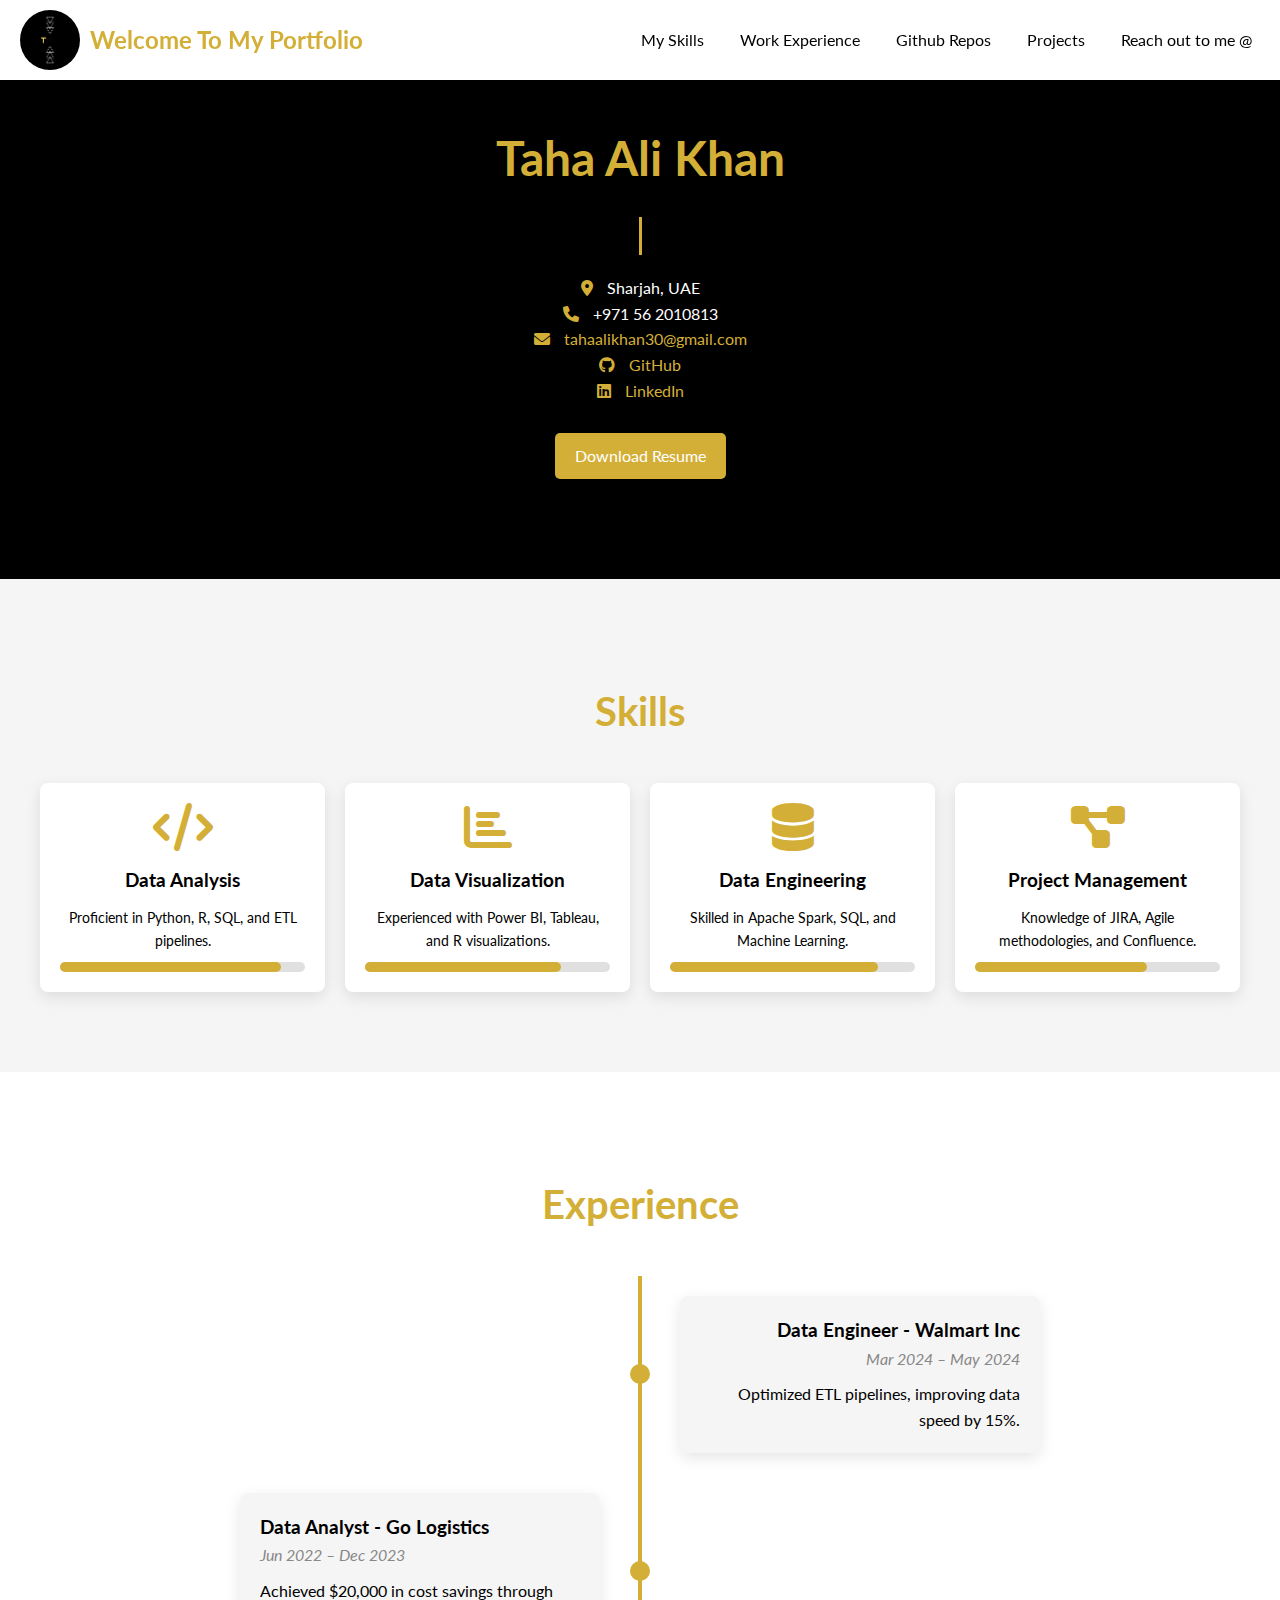
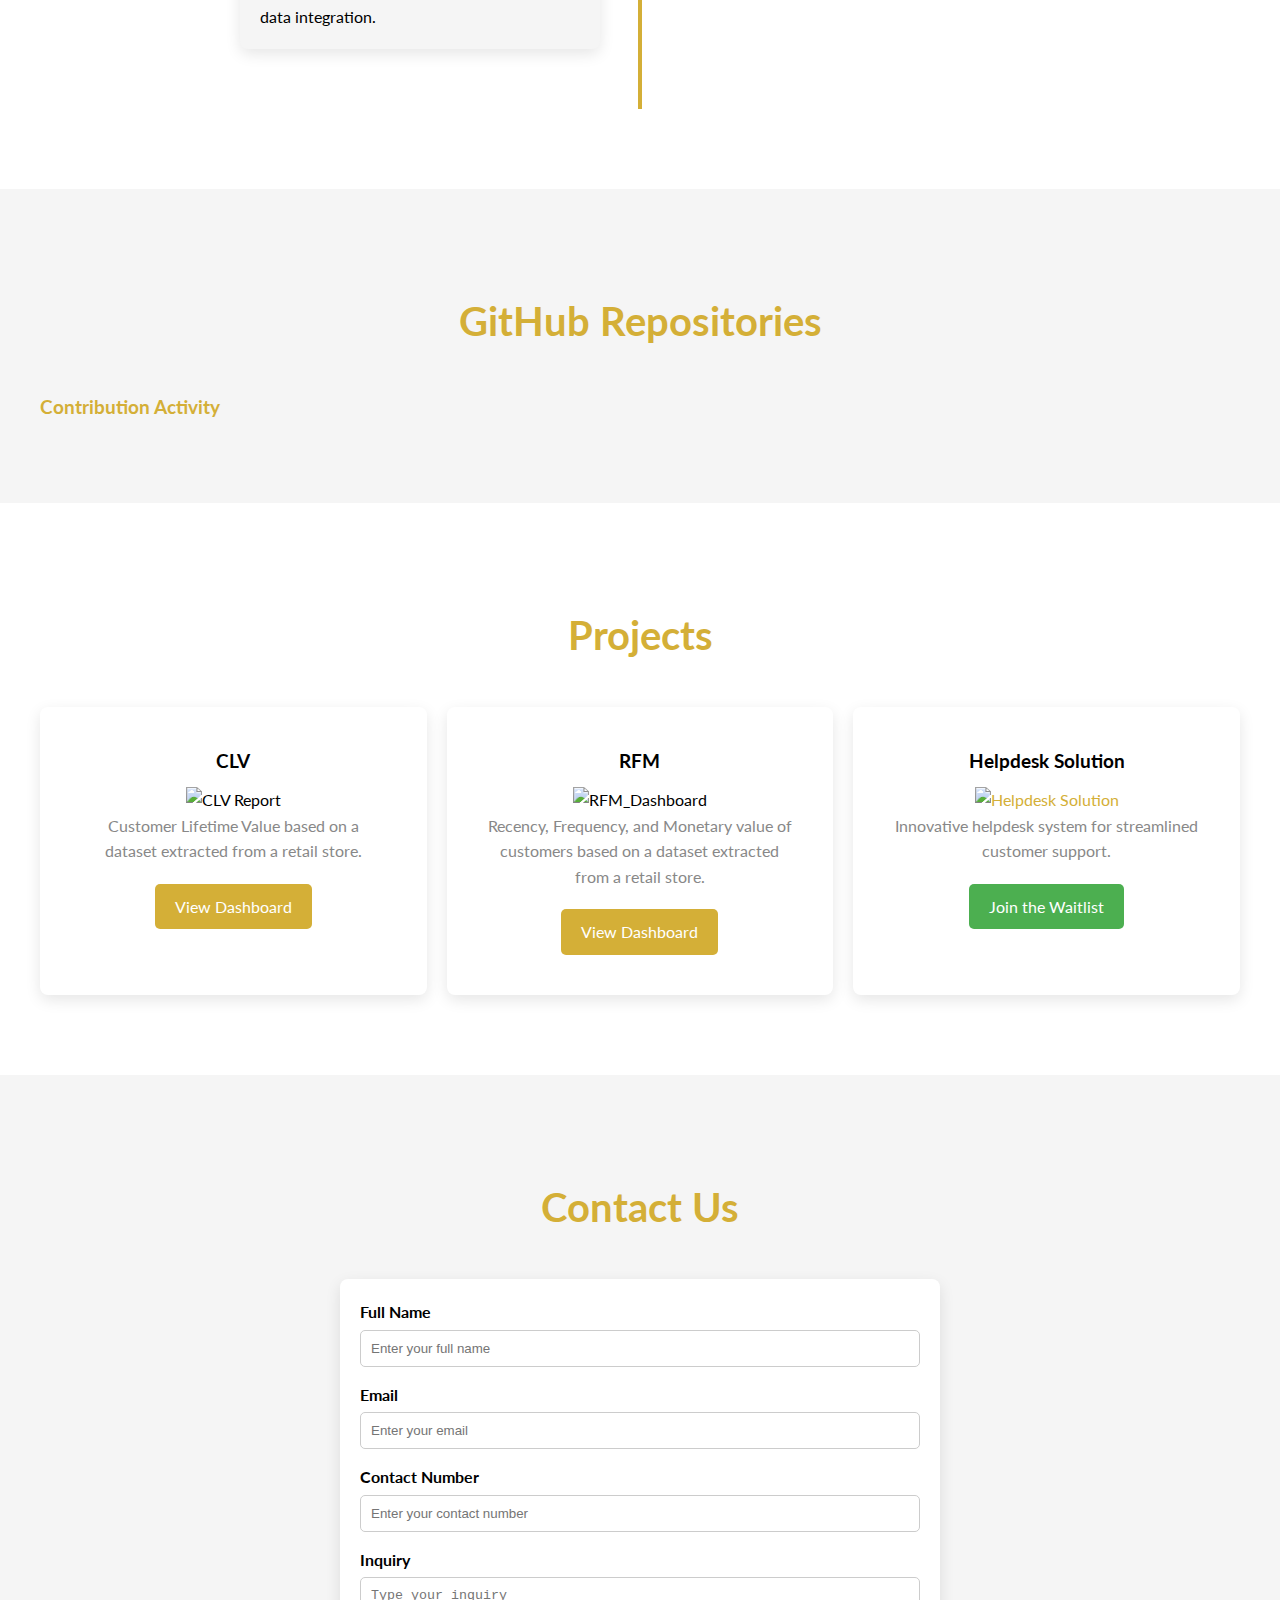
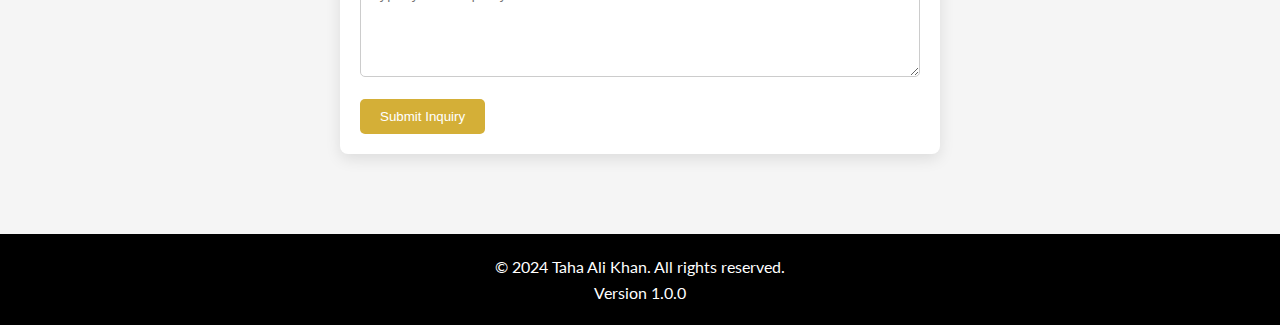
==== commit a36dee5e: "new styles" ====
--- a/index.html
+++ b/index.html
@@ -65,7 +65,7 @@
       <div class="container">
         <h1 data-aos="zoom-in">Taha Ali Khan</h1>
         <h2 data-aos="fade-down" data-aos-delay="200">
-          Data Analyst | Data Engineer
+          <span id="typed-text"></span><span class="cursor">&nbsp;</span>
         </h2>
         <!-- Contact information -->
         <div class="contact-info" data-aos="fade-up" data-aos-delay="400">
@@ -104,7 +104,7 @@
           <div class="arrow-up"></div>
         </div>
         <a
-          href="pdf/TahaAliKhan(DataAnalyst).pdf"
+          href="pdf/resume.pdf"
           download
           class="download-btn"
           target="_blank"
@@ -347,4 +347,4 @@
     <!-- Custom JavaScript -->
     <script src="script.js"></script>
   </body>
-</html>+</html>
--- a/styles.css
+++ b/styles.css
@@ -698,4 +698,24 @@
 .project-card a:hover .project-image {
   opacity: 0.8;
   transition: opacity 0.3s ease;
-}+}
+
+.cursor {
+  display: inline-block;
+  width: 3px;
+  background-color: var(--gold);
+  margin-left: 0.1rem;
+  animation: blink 1s infinite;
+}
+
+.cursor.typing {
+  animation: none;
+}
+
+@keyframes blink {
+  0%  { background-color: var(--gold); }
+  49% { background-color: var(--gold); }
+  50% { background-color: transparent; }
+  99% { background-color: transparent; }
+  100%  { background-color: var(--gold); }
+}
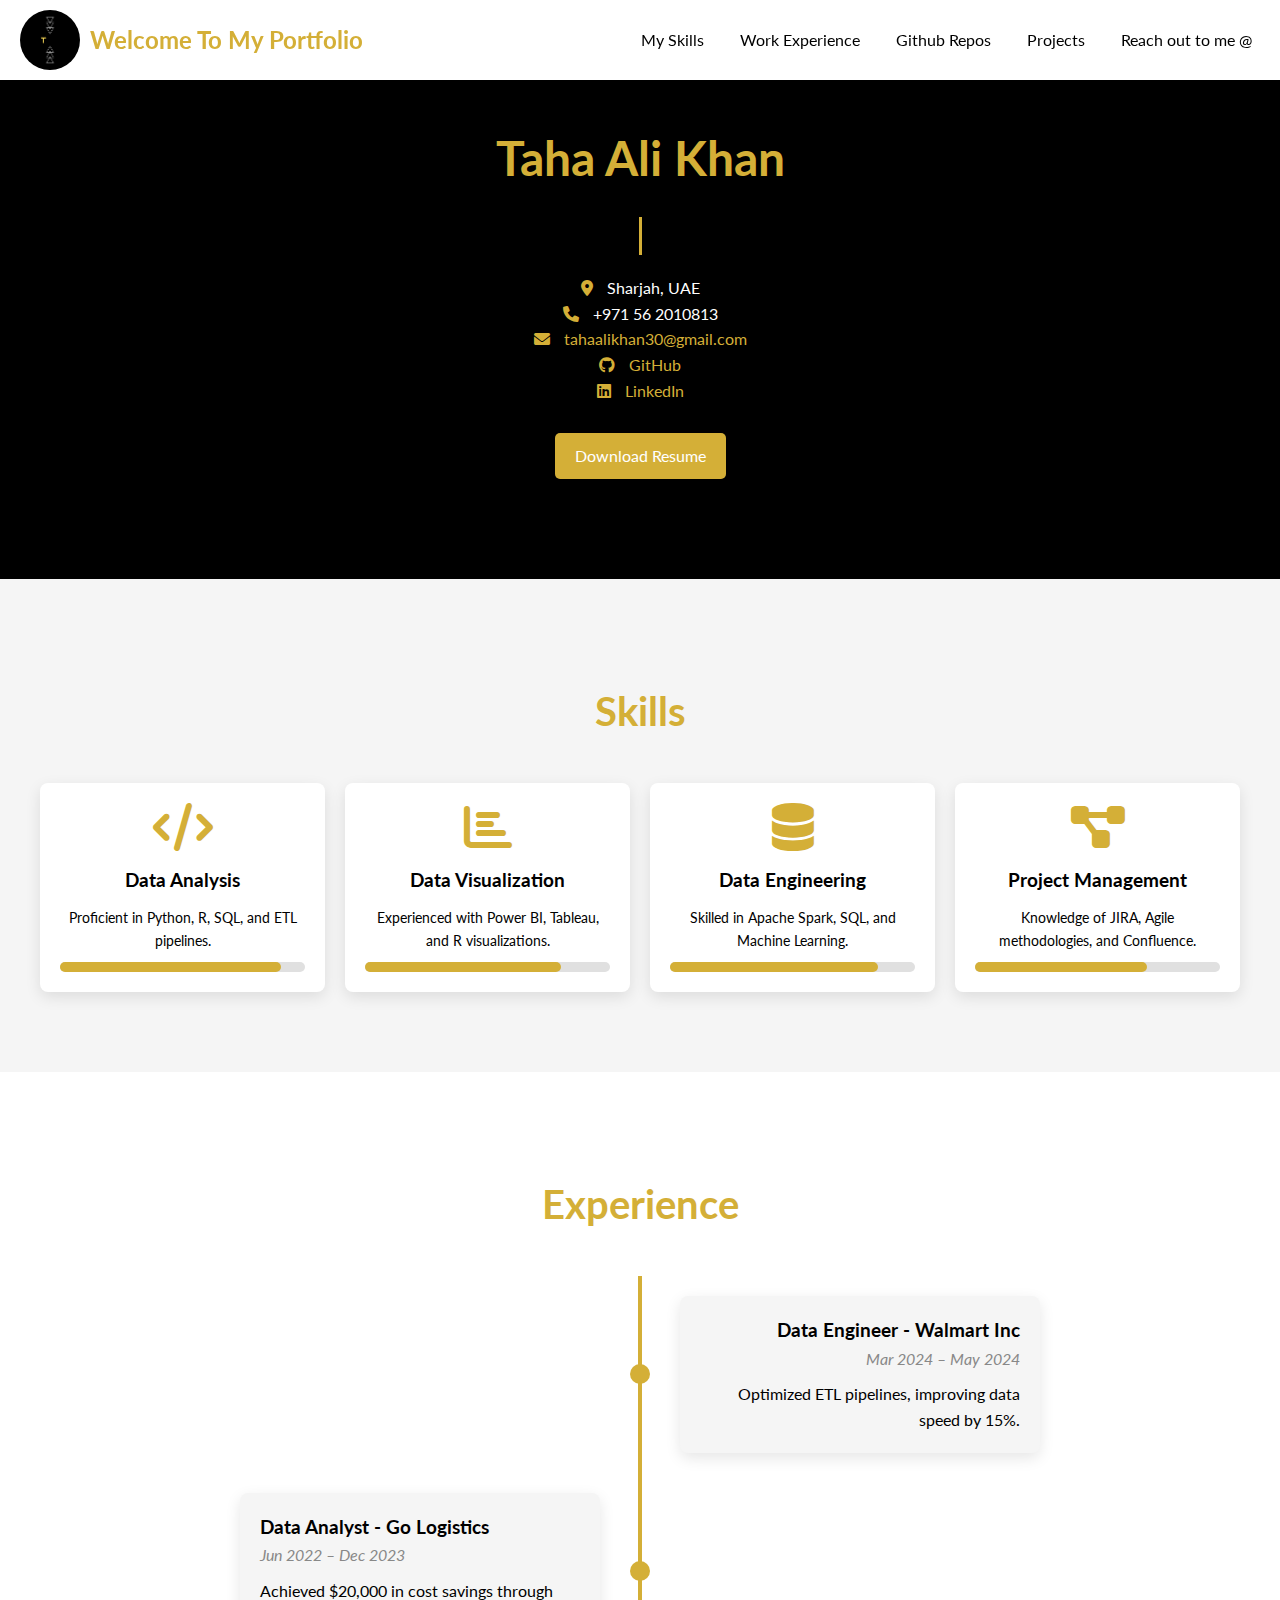
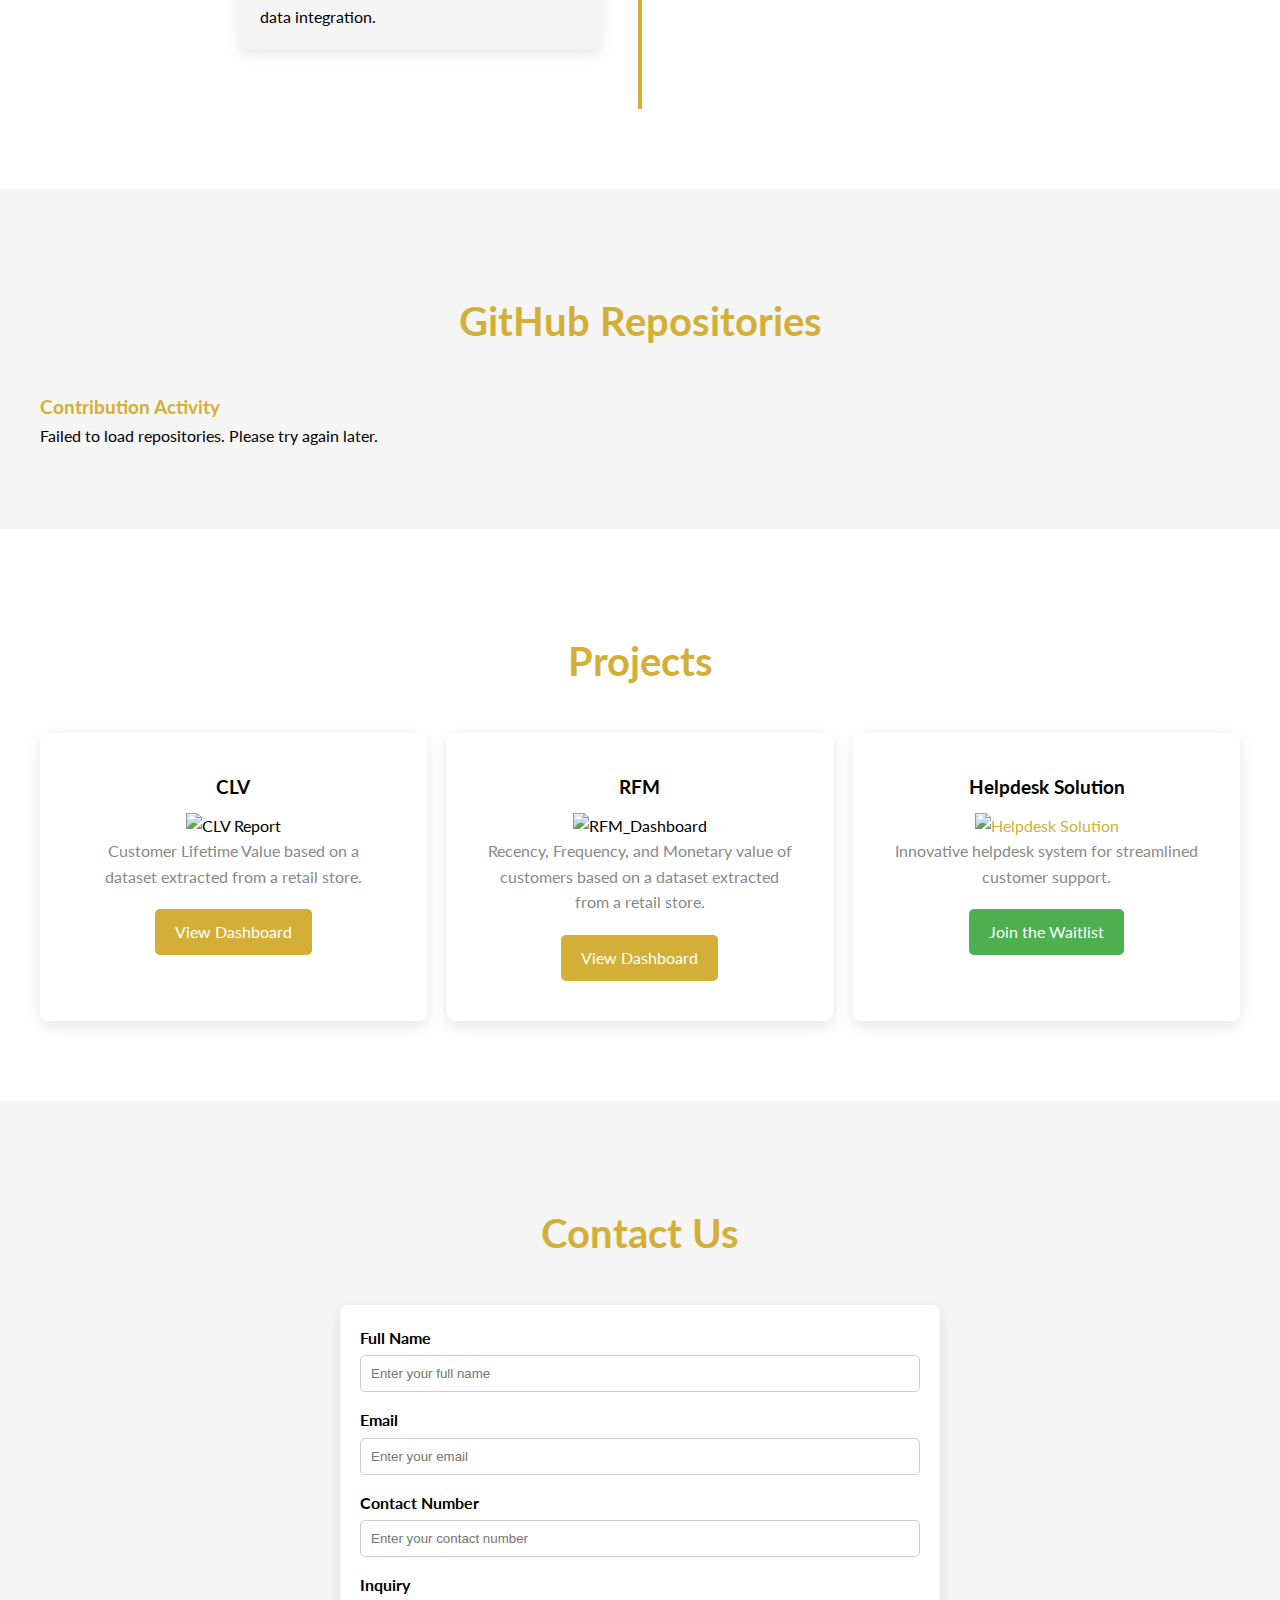
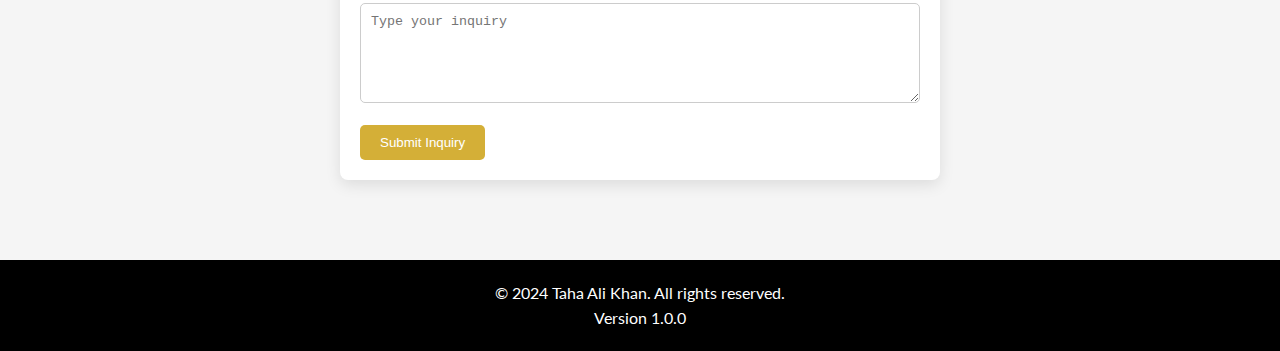
==== commit 140f53a0: "new styles" ====
--- a/index.html
+++ b/index.html
@@ -214,6 +214,7 @@
             src="https://via.placeholder.com/400x200?text=CLV"
             alt="CLV Report"
             class="project-image"
+            onclick="openLightbox(this)"
           />
           <p>
             Customer Lifetime Value based on a dataset extracted from a retail
@@ -346,5 +347,11 @@
 
     <!-- Custom JavaScript -->
     <script src="script.js"></script>
+
+    <!-- Add this at the end of your body tag -->
+    <div id="lightbox" class="lightbox">
+      <span class="close-lightbox" onclick="closeLightbox()">&times;</span>
+      <img class="lightbox-content" id="lightbox-img" />
+    </div>
   </body>
-</html>
+</html>--- a/styles.css
+++ b/styles.css
@@ -713,9 +713,56 @@
 }
 
 @keyframes blink {
-  0%  { background-color: var(--gold); }
-  49% { background-color: var(--gold); }
-  50% { background-color: transparent; }
-  99% { background-color: transparent; }
-  100%  { background-color: var(--gold); }
-}
+  0% {
+    background-color: var(--gold);
+  }
+  49% {
+    background-color: var(--gold);
+  }
+  50% {
+    background-color: transparent;
+  }
+  99% {
+    background-color: transparent;
+  }
+  100% {
+    background-color: var(--gold);
+  }
+}
+
+.lightbox {
+  display: none;
+  position: fixed;
+  z-index: 999;
+  padding-top: 100px;
+  left: 0;
+  top: 0;
+  width: 100%;
+  height: 100%;
+  overflow: auto;
+  background-color: rgba(0, 0, 0, 0.9);
+}
+
+.lightbox-content {
+  margin: auto;
+  display: block;
+  width: 80%;
+  max-width: 700px;
+}
+
+.close-lightbox {
+  position: absolute;
+  top: 15px;
+  right: 35px;
+  color: #f1f1f1;
+  font-size: 40px;
+  font-weight: bold;
+  transition: 0.3s;
+}
+
+.close-lightbox:hover,
+.close-lightbox:focus {
+  color: #bbb;
+  text-decoration: none;
+  cursor: pointer;
+}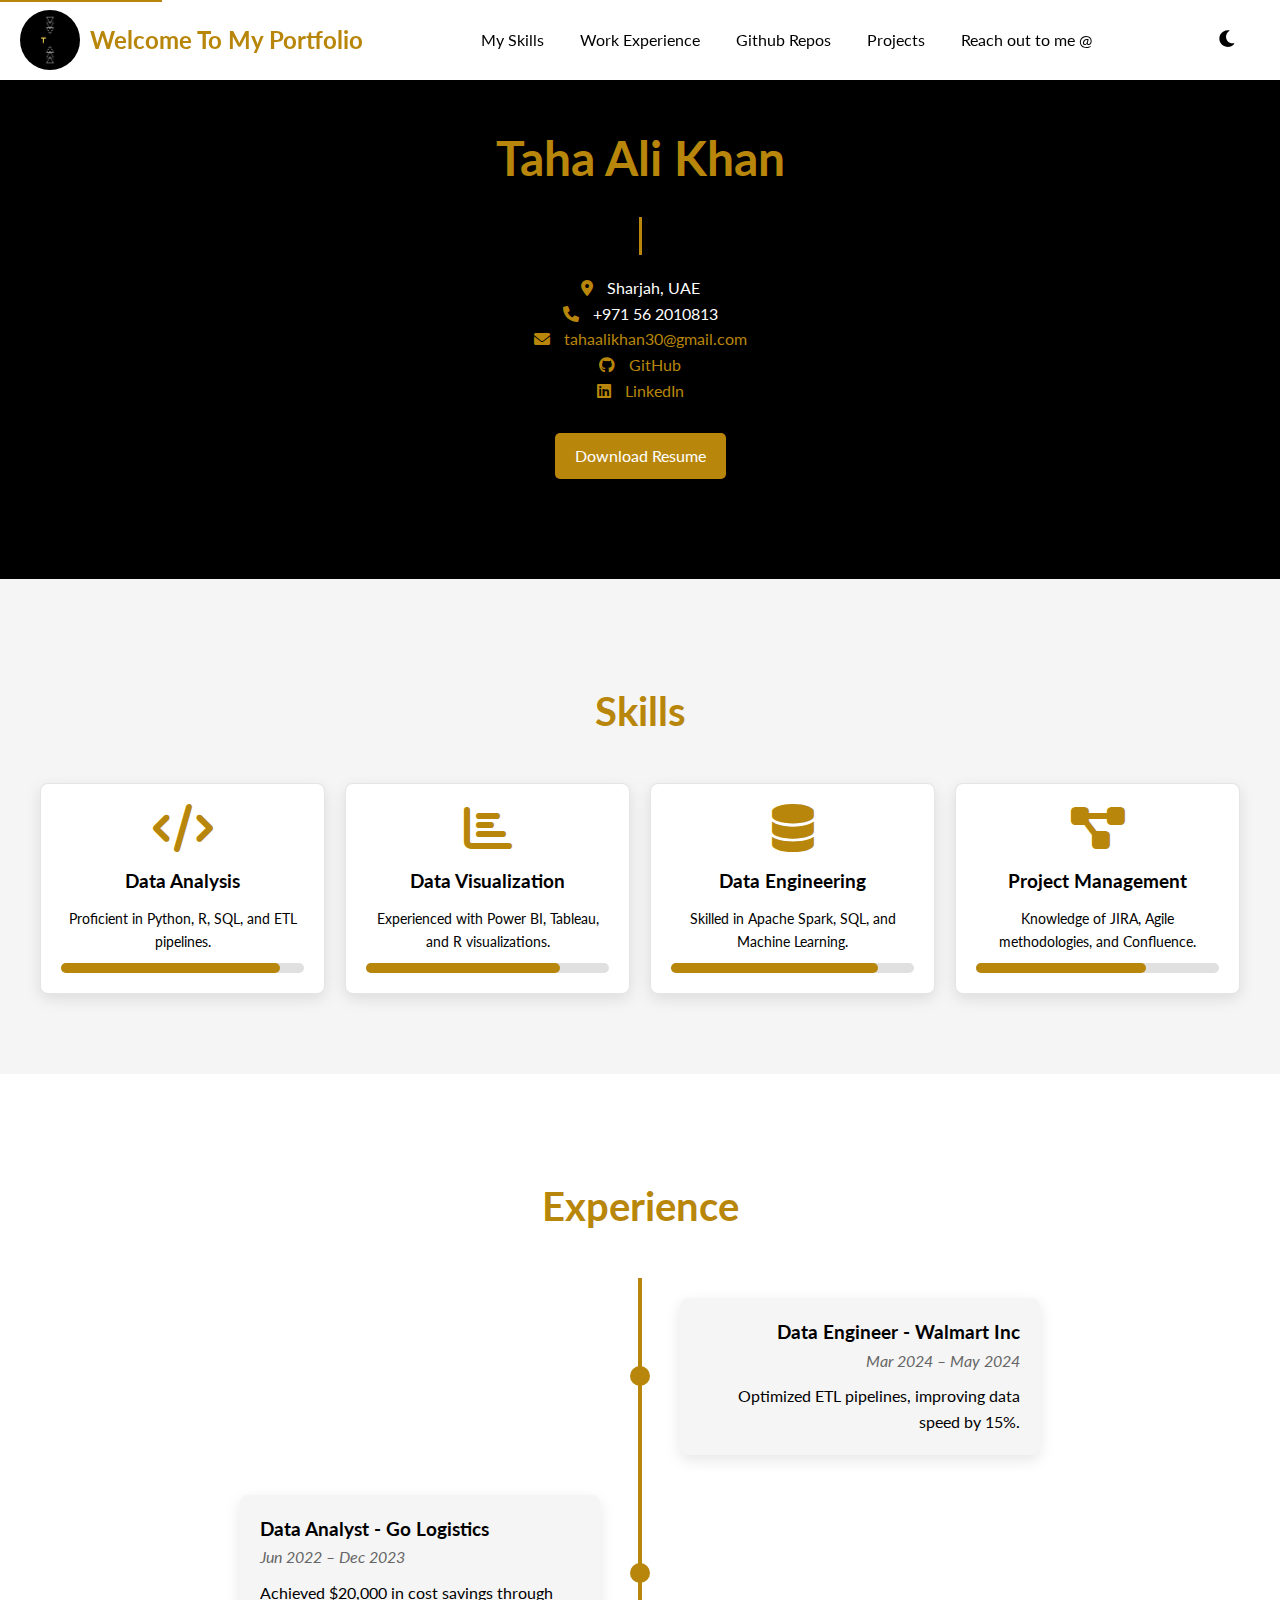
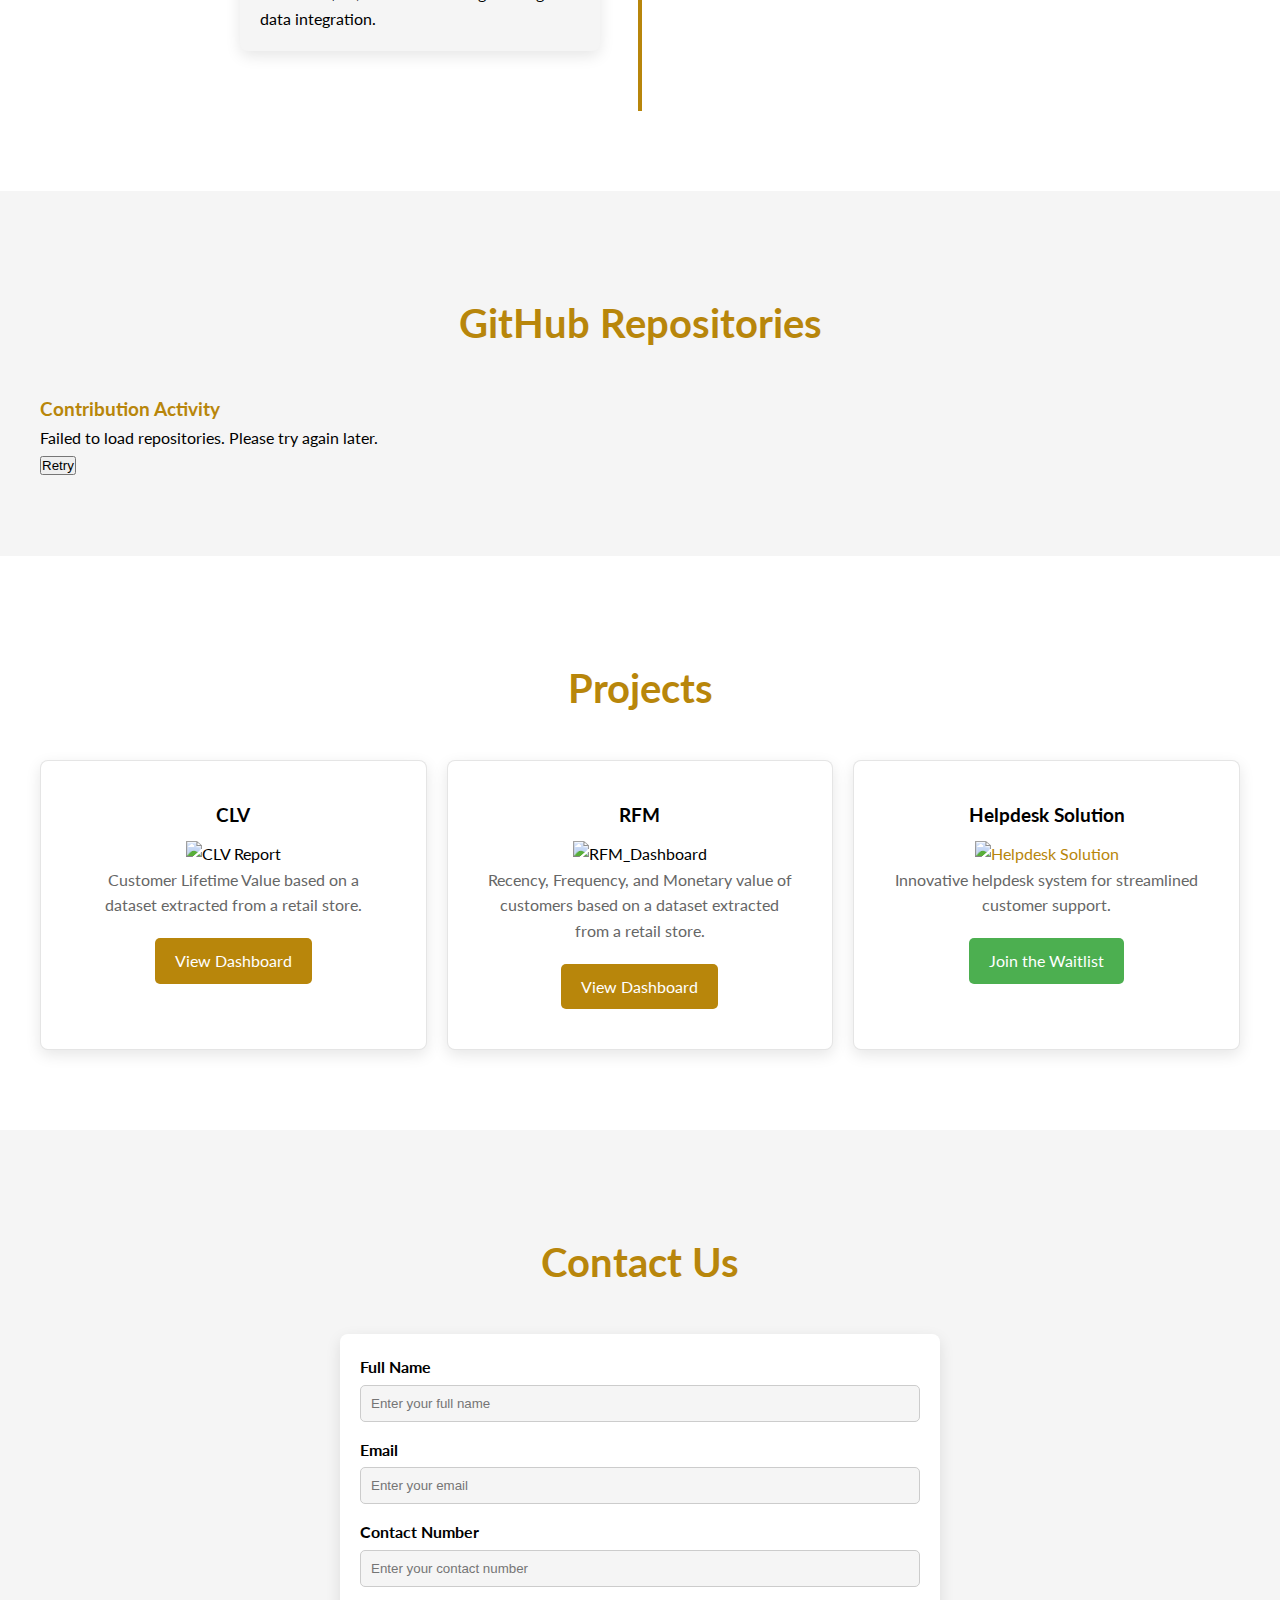
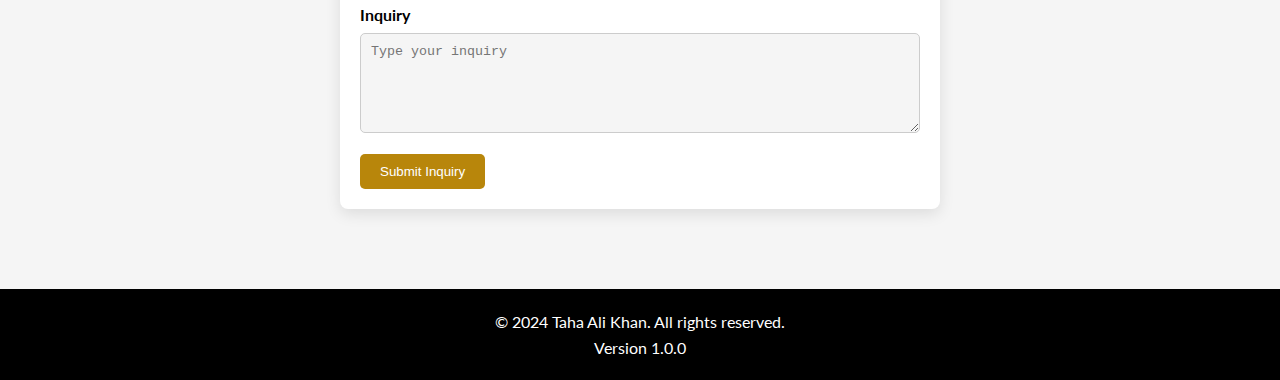
==== commit 52bc44d2: "updates" ====
--- a/index.html
+++ b/index.html
@@ -35,24 +35,30 @@
   </head>
 
   <body>
+    <!-- Skip Navigation -->
+    <a href="#main-content" class="skip-nav">Skip to main content</a>
+    
     <!-- Navigation bar -->
-    <nav class="navbar">
+    <nav class="navbar" role="navigation" aria-label="Main navigation">
       <div class="navbar-brand">
-        <img src="images/Taha Ali Khan.gif" alt="Brand Logo" class="logo" />
-        Welcome To My Portfolio
-      </div>
-      <div class="navbar-links">
-        <a href="#skills">My Skills</a>
-        <a href="#experience">Work Experience</a>
-        <a href="#github-projects">Github Repos</a>
-        <a href="#projects">Projects</a>
-        <a href="#contact">Reach out to me @</a>
-      </div>
-      <div class="navbar-toggle">
+        <img src="images/Taha Ali Khan.gif" alt="Taha Ali Khan's Logo" class="logo" width="60" height="60" />
+        <span>Welcome To My Portfolio</span>
+      </div>
+      <div class="navbar-links" role="menubar">
+        <a href="#skills" role="menuitem">My Skills</a>
+        <a href="#experience" role="menuitem">Work Experience</a>
+        <a href="#github-projects" role="menuitem">Github Repos</a>
+        <a href="#projects" role="menuitem">Projects</a>
+        <a href="#contact" role="menuitem">Reach out to me @</a>
+      </div>
+      <button class="theme-toggle" aria-label="Toggle dark mode">
+        <i class="fas fa-moon"></i>
+      </button>
+      <button class="navbar-toggle" aria-label="Toggle navigation menu" aria-expanded="false">
         <span class="navbar-hamburger"></span>
         <span class="navbar-hamburger"></span>
         <span class="navbar-hamburger"></span>
-      </div>
+      </button>
     </nav>
 
     <!-- Scroll to Top button -->
--- a/styles.css
+++ b/styles.css
@@ -1,11 +1,27 @@
 /* Define CSS variables for common colors */
 :root {
-  --gold: #d4af37;
-  --light-gold: #f0c674;
+  --gold: #b8860b;
+  --light-gold: #daa520;
   --black: #000;
   --white: #fff;
   --gray-light: #f5f5f5;
-  --gray-dark: #888;
+  --gray-dark: #666;
+  --bg-primary: var(--white);
+  --text-primary: var(--black);
+  --bg-secondary: var(--gray-light);
+  --nav-bg: var(--white);
+  --card-bg: var(--white);
+  --card-border: rgba(0, 0, 0, 0.1);
+}
+
+/* Dark mode colors */
+[data-theme="dark"] {
+  --bg-primary: #1a1a1a;
+  --text-primary: var(--white);
+  --bg-secondary: #2d2d2d;
+  --nav-bg: #242424;
+  --card-bg: #2d2d2d;
+  --card-border: rgba(255, 255, 255, 0.1);
 }
 
 /* Reset default styles and set box-sizing */
@@ -18,9 +34,10 @@
 /* Set base styles for the body */
 body {
   font-family: "Lato", sans-serif;
-  background-color: var(--white);
-  color: var(--black);
+  background-color: var(--bg-primary);
+  color: var(--text-primary);
   line-height: 1.6;
+  transition: background-color 0.3s ease, color 0.3s ease;
 }
 
 /* Style headings */
@@ -28,7 +45,7 @@
 h2,
 h3,
 h4 {
-  color: var(--black);
+  color: var(--text-primary);
 }
 
 /* Style links */
@@ -62,13 +79,14 @@
   justify-content: space-between;
   align-items: center;
   padding: 10px 20px;
-  background-color: var(--white);
+  background-color: var(--nav-bg);
   position: fixed;
   top: 0;
   left: 0;
   right: 0;
   z-index: 1000;
   box-shadow: 0 2px 5px rgba(0, 0, 0, 0.1);
+  transition: background-color 0.3s ease;
 }
 
 /* Style the brand/logo area */
@@ -98,7 +116,7 @@
 .navbar-links a {
   font-size: 1rem;
   padding: 8px;
-  color: var(--black);
+  color: var(--text-primary);
   transition: color 0.3s ease, background-color 0.3s ease;
 }
 
@@ -306,12 +324,14 @@
 .skill-card,
 .repo-card,
 .project-card {
-  background-color: var(--white);
+  background-color: var(--card-bg);
   padding: 20px;
   border-radius: 8px;
   box-shadow: 0 5px 15px rgba(0, 0, 0, 0.1);
   text-align: center;
   transition: transform 0.3s ease, box-shadow 0.3s ease;
+  border: 1px solid var(--card-border);
+  transition: background-color 0.3s ease, border-color 0.3s ease;
 }
 
 /* Style card hover effects */
@@ -765,4 +785,83 @@
   color: #bbb;
   text-decoration: none;
   cursor: pointer;
+}
+
+/* Add skip navigation styles */
+.skip-nav {
+  position: absolute;
+  top: -40px;
+  left: 0;
+  background: var(--gold);
+  color: var(--white);
+  padding: 8px;
+  z-index: 1001;
+  transition: top 0.3s;
+}
+
+.skip-nav:focus {
+  top: 0;
+}
+
+/* Improve focus visibility */
+a:focus,
+button:focus {
+  outline: 3px solid var(--gold);
+  outline-offset: 2px;
+}
+
+/* Add loading state styles */
+.loading {
+  display: flex;
+  justify-content: center;
+  align-items: center;
+  min-height: 200px;
+}
+
+.loading::after {
+  content: "";
+  width: 40px;
+  height: 40px;
+  border: 4px solid var(--gray-light);
+  border-top: 4px solid var(--gold);
+  border-radius: 50%;
+  animation: spin 1s linear infinite;
+}
+
+@keyframes spin {
+  0% { transform: rotate(0deg); }
+  100% { transform: rotate(360deg); }
+}
+
+/* Theme toggle button styles */
+.theme-toggle {
+  background: none;
+  border: none;
+  color: var(--text-primary);
+  font-size: 1.2rem;
+  cursor: pointer;
+  padding: 8px;
+  margin-right: 15px;
+  transition: color 0.3s ease;
+}
+
+.theme-toggle:hover {
+  color: var(--gold);
+}
+
+/* Dark mode styles for cards */
+.skill-card,
+.project-card,
+.repo-card {
+  background-color: var(--card-bg);
+  border: 1px solid var(--card-border);
+  transition: background-color 0.3s ease, border-color 0.3s ease;
+}
+
+/* Dark mode styles for form elements */
+input,
+textarea {
+  background-color: var(--bg-secondary);
+  color: var(--text-primary);
+  border: 1px solid var(--card-border);
 }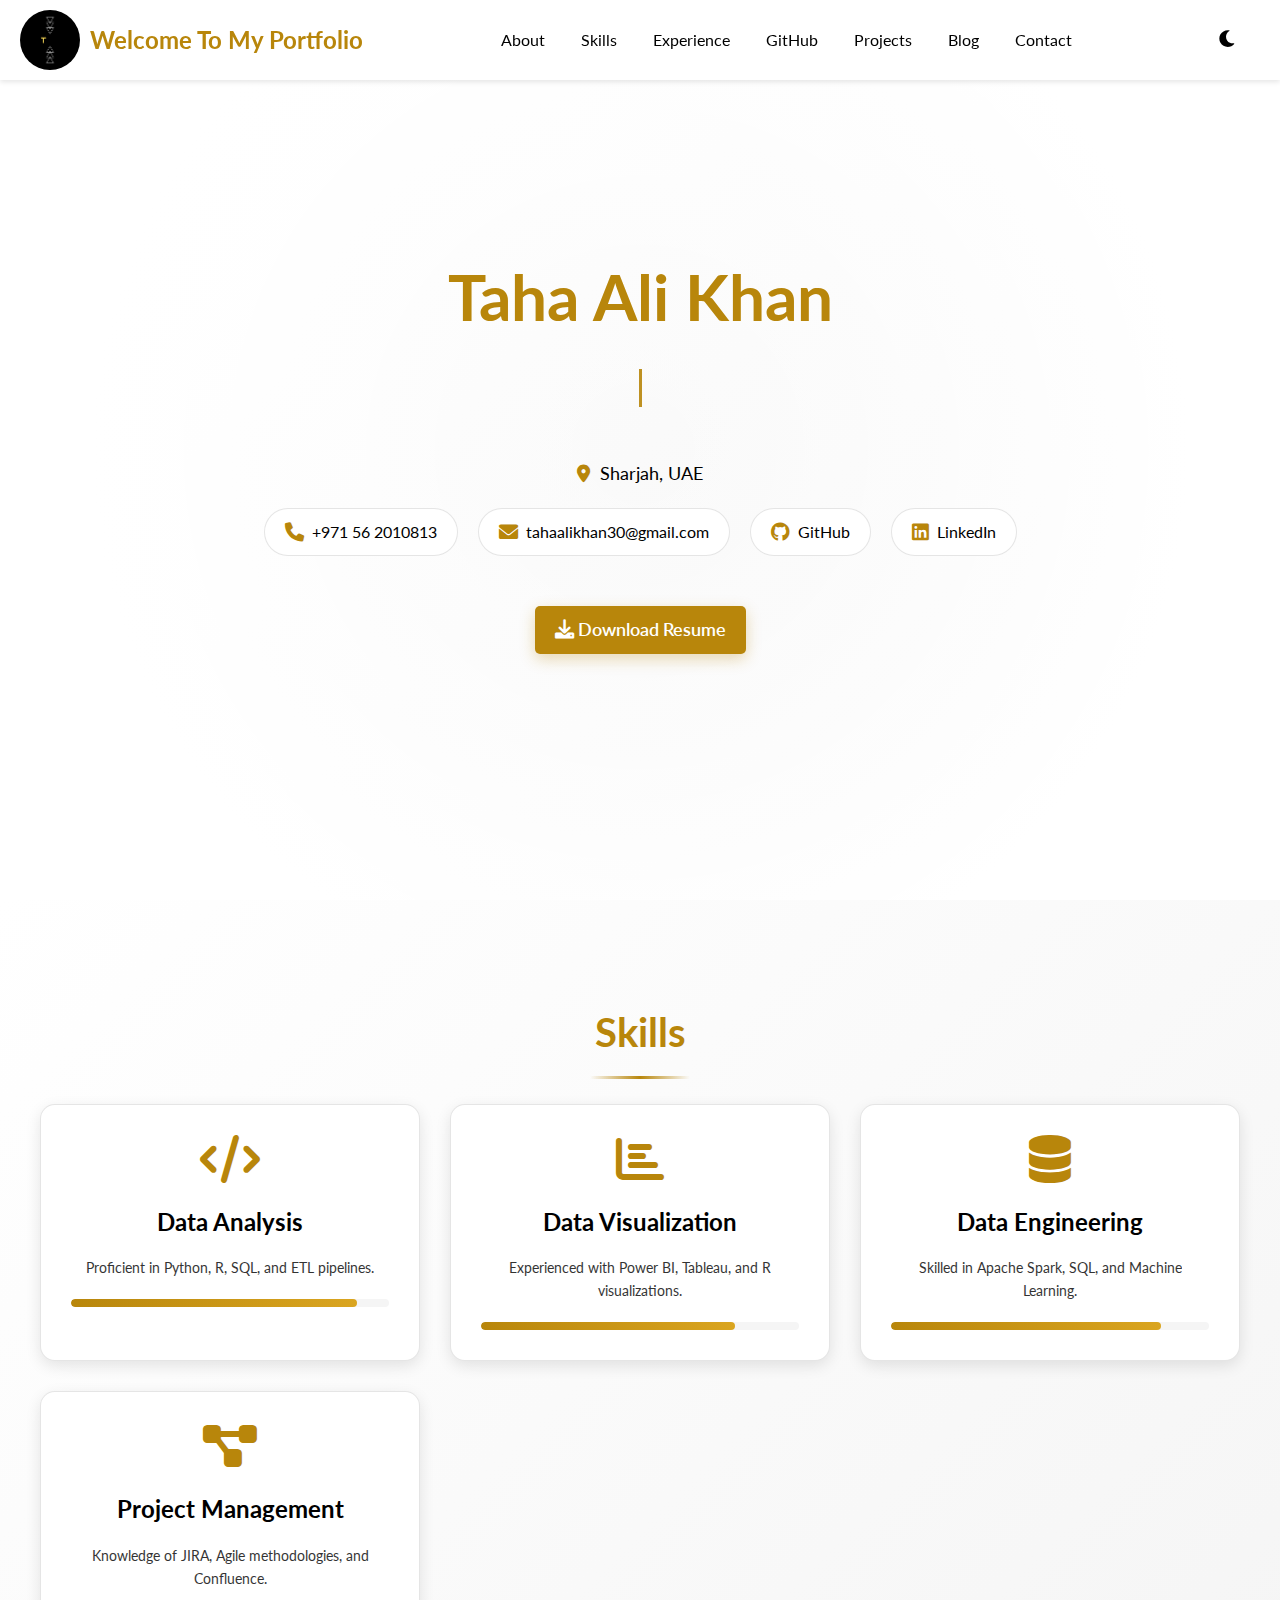
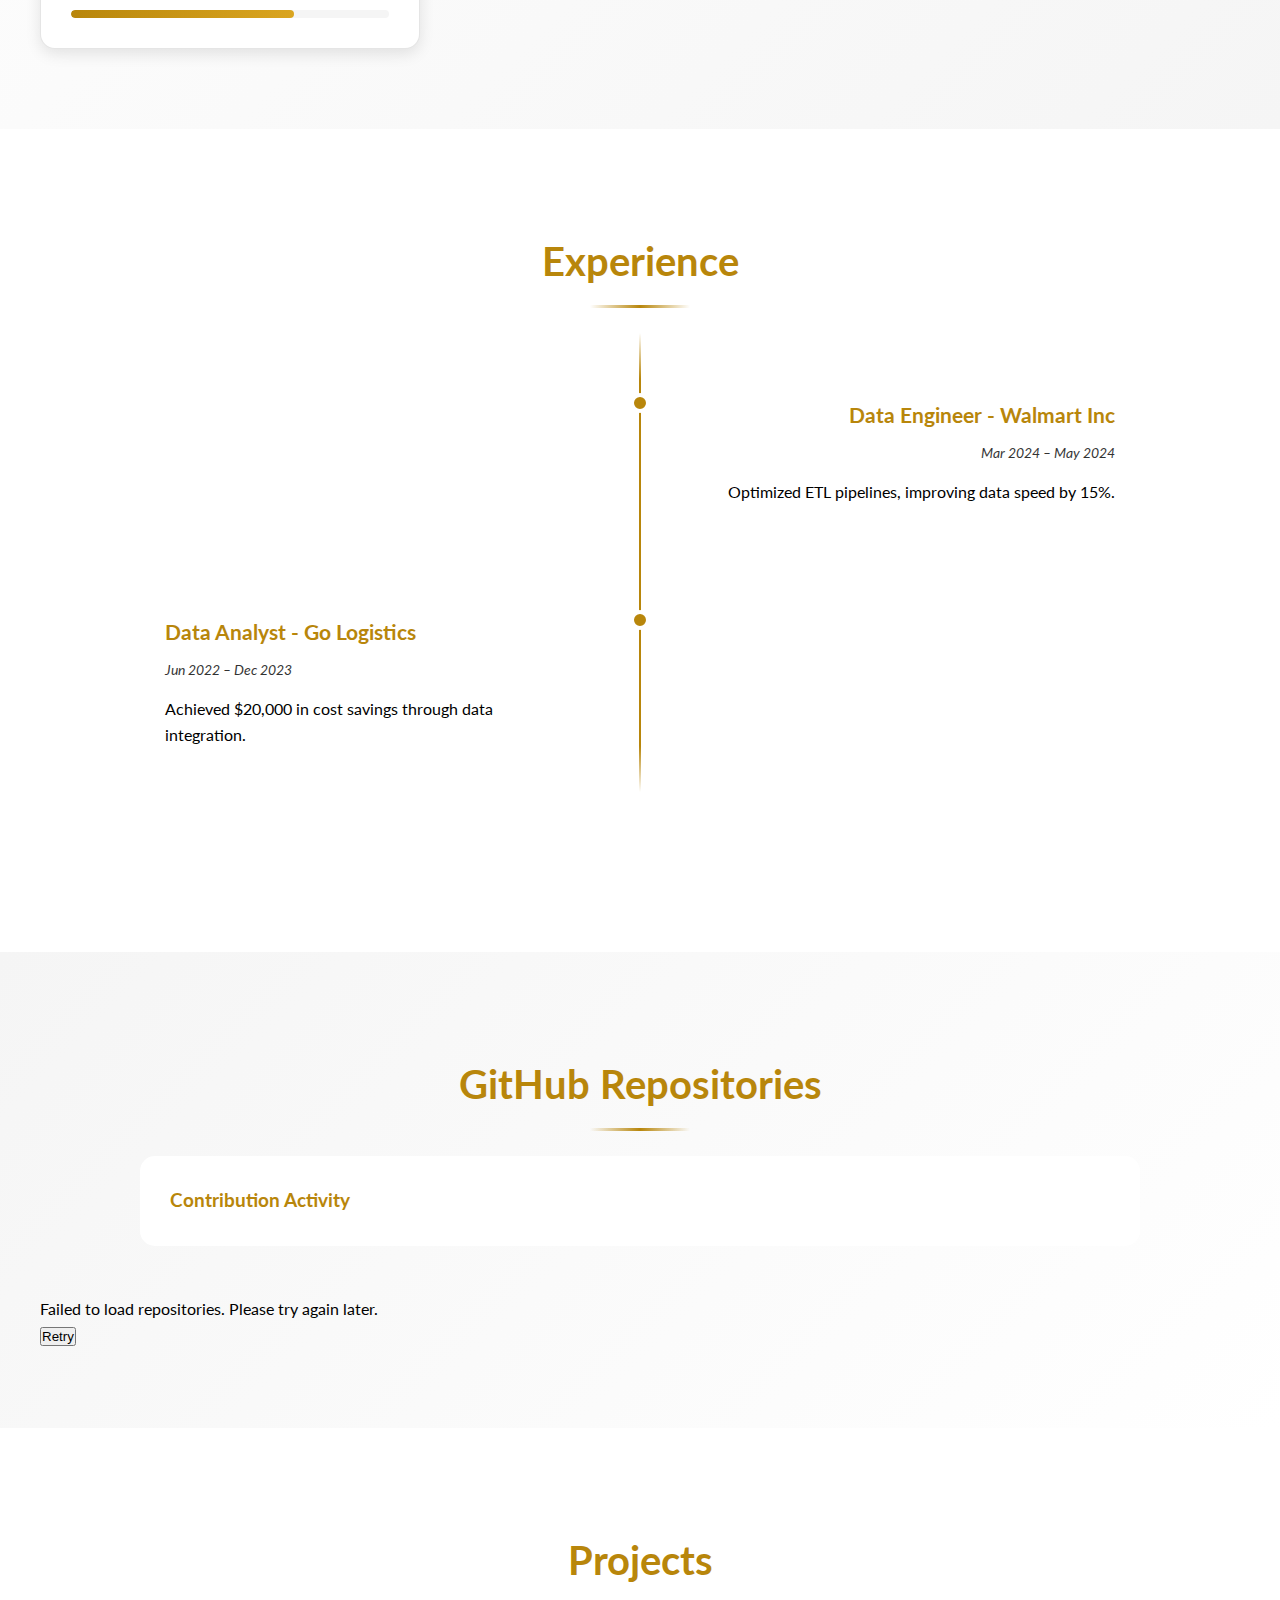
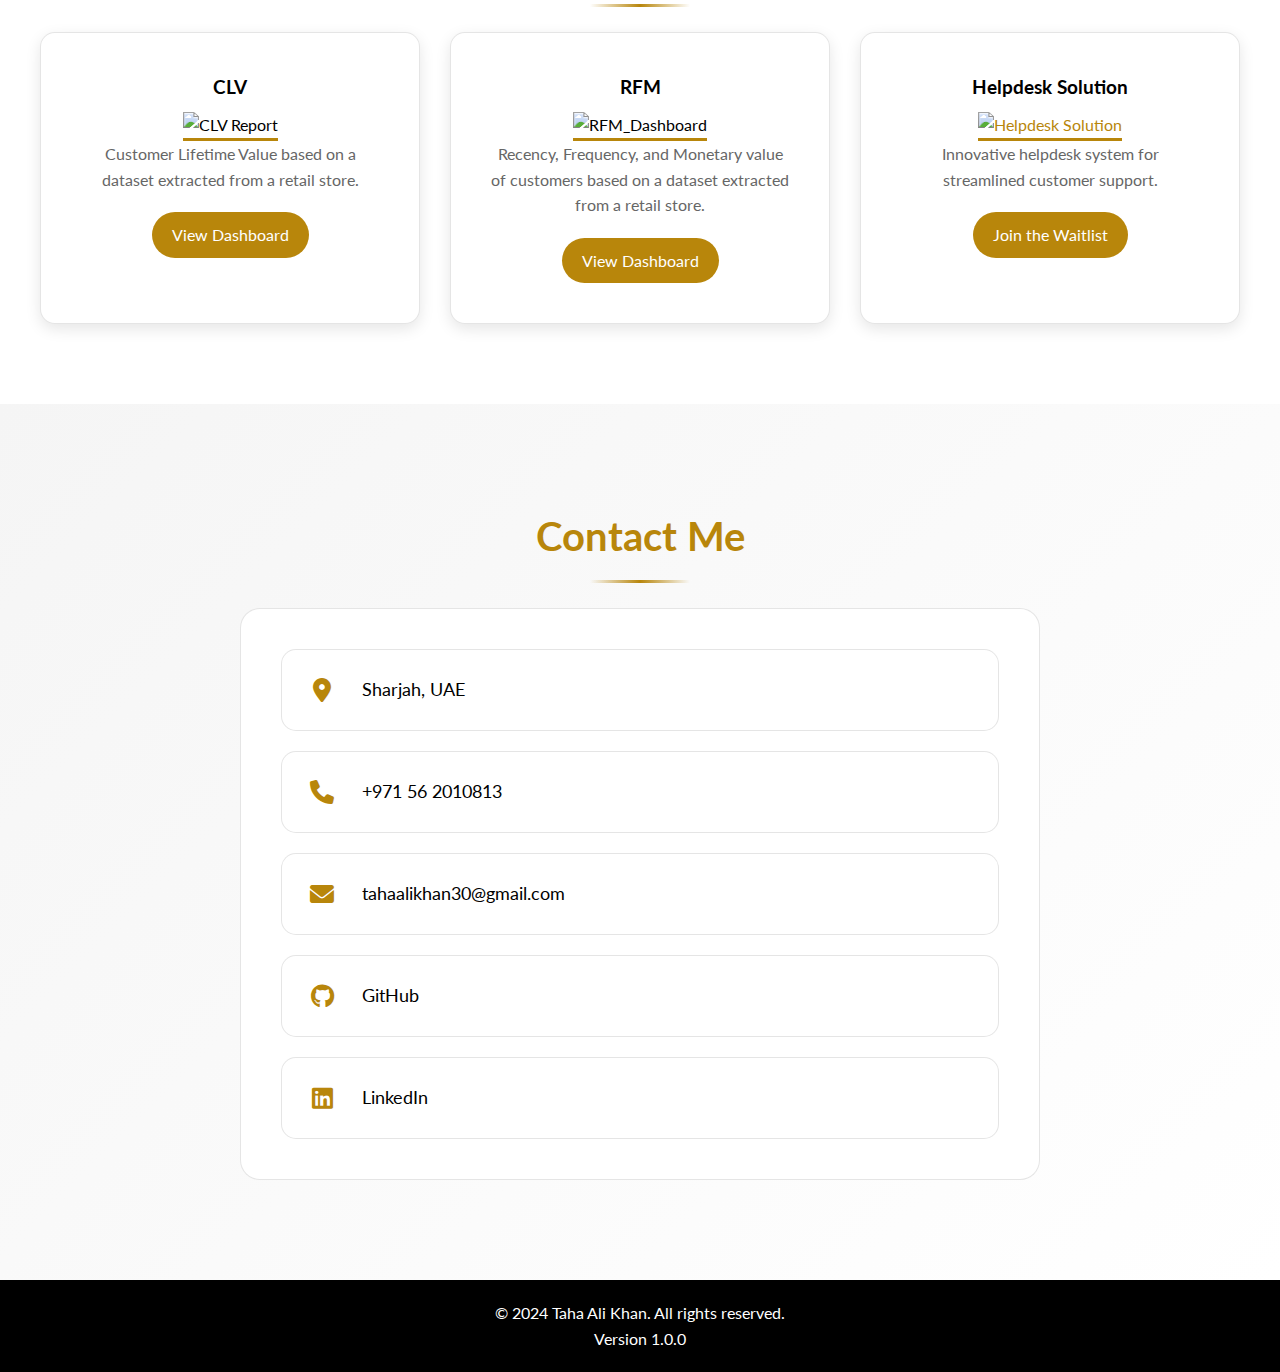
==== commit 5f7f6ae3: "new" ====
--- a/index.html
+++ b/index.html
@@ -35,9 +35,6 @@
   </head>
 
   <body>
-    <!-- Skip Navigation -->
-    <a href="#main-content" class="skip-nav">Skip to main content</a>
-    
     <!-- Navigation bar -->
     <nav class="navbar" role="navigation" aria-label="Main navigation">
       <div class="navbar-brand">
@@ -45,11 +42,13 @@
         <span>Welcome To My Portfolio</span>
       </div>
       <div class="navbar-links" role="menubar">
-        <a href="#skills" role="menuitem">My Skills</a>
-        <a href="#experience" role="menuitem">Work Experience</a>
-        <a href="#github-projects" role="menuitem">Github Repos</a>
+        <a href="#about" role="menuitem">About</a>
+        <a href="#skills" role="menuitem">Skills</a>
+        <a href="#experience" role="menuitem">Experience</a>
+        <a href="#github-projects" role="menuitem">GitHub</a>
         <a href="#projects" role="menuitem">Projects</a>
-        <a href="#contact" role="menuitem">Reach out to me @</a>
+        <a href="blog.html" role="menuitem">Blog</a>
+        <a href="#contact" role="menuitem">Contact</a>
       </div>
       <button class="theme-toggle" aria-label="Toggle dark mode">
         <i class="fas fa-moon"></i>
@@ -69,55 +68,52 @@
     <!-- Hero section -->
     <header id="hero">
       <div class="container">
-        <h1 data-aos="zoom-in">Taha Ali Khan</h1>
-        <h2 data-aos="fade-down" data-aos-delay="200">
-          <span id="typed-text"></span><span class="cursor">&nbsp;</span>
-        </h2>
-        <!-- Contact information -->
-        <div class="contact-info" data-aos="fade-up" data-aos-delay="400">
-          <p>
-            <i class="fas fa-map-marker-alt" aria-hidden="true"></i> Sharjah,
-            UAE
-          </p>
-          <p><i class="fas fa-phone" aria-hidden="true"></i> +971 56 2010813</p>
-          <p>
-            <i class="fas fa-envelope" aria-hidden="true"></i>
-            <a href="mailto:tahaalikhan30@gmail.com">tahaalikhan30@gmail.com</a>
-          </p>
-          <p>
-            <i class="fab fa-github" aria-hidden="true"></i>
-            <a
-              href="https://github.com/tahaalikhan123"
-              target="_blank"
-              rel="noopener noreferrer"
-              >GitHub</a
-            >
-          </p>
-          <p>
-            <i class="fab fa-linkedin" aria-hidden="true"></i>
-            <a
-              href="https://www.linkedin.com/in/taha-ali-khan-5107691b4/"
-              target="_blank"
-              rel="noopener noreferrer"
-              >LinkedIn</a
-            >
-          </p>
-        </div>
-      </div>
-      <!-- Resume download button -->
-      <div class="download-container">
-        <div class="arrow-container">
-          <div class="arrow-up"></div>
-        </div>
-        <a
-          href="pdf/resume.pdf"
-          download
-          class="download-btn"
-          target="_blank"
-          rel="noopener noreferrer"
-        >
-          Download Resume
-        </a>
+        <div class="hero-content">
+          <h1 data-aos="zoom-in">Taha Ali Khan</h1>
+          <h2 data-aos="fade-down" data-aos-delay="200">
+            <span id="typed-text"></span><span class="cursor">&nbsp;</span>
+          </h2>
+          
+          <div class="hero-details" data-aos="fade-up" data-aos-delay="400">
+            <div class="hero-location">
+              <i class="fas fa-map-marker-alt"></i>
+              <span>Sharjah, UAE</span>
+            </div>
+            
+            <div class="hero-social">
+              <a href="tel:+971562010813" class="hero-link">
+                <i class="fas fa-phone"></i>
+                <span>+971 56 2010813</span>
+              </a>
+              
+              <a href="mailto:tahaalikhan30@gmail.com" class="hero-link">
+                <i class="fas fa-envelope"></i>
+                <span>tahaalikhan30@gmail.com</span>
+              </a>
+              
+              <a href="https://github.com/tahaalikhan123" target="_blank" rel="noopener noreferrer" class="hero-link">
+                <i class="fab fa-github"></i>
+                <span>GitHub</span>
+              </a>
+              
+              <a href="https://www.linkedin.com/in/taha-ali-khan-5107691b4/" target="_blank" rel="noopener noreferrer" class="hero-link">
+                <i class="fab fa-linkedin"></i>
+                <span>LinkedIn</span>
+              </a>
+            </div>
+          </div>
+          
+          <div class="hero-cta" data-aos="fade-up" data-aos-delay="600">
+            <a href="pdf/resume.pdf" download class="download-btn">
+              <i class="fas fa-download"></i>
+              Download Resume
+            </a>
+          </div>
+        </div>
+      </div>
+      
+      <div class="hero-background">
+        <div class="hero-overlay"></div>
       </div>
     </header>
 
@@ -273,74 +269,29 @@
 
     <!-- Contact section -->
     <section id="contact" class="contact-section">
-      <h2>Contact Us</h2>
+      <h2>Contact Me</h2>
       <div class="contact-container">
-        <!-- Contact Form -->
-        <form
-          id="contact-form"
-          action="https://docs.google.com/forms/d/e/1FAIpQLSe8Lk9iuGwK6mlpkZs_-H-bdZrHEAp7K3g2vun9RnXTpZH7WA/formResponse"
-          method="POST"
-          target="hidden_iframe"
-        >
-          <div class="form-group">
-            <label for="name">Full Name</label>
-            <input
-              type="text"
-              id="name"
-              name="entry.98885724"
-              required
-              placeholder="Enter your full name"
-              autocomplete="name"
-            />
-          </div>
-
-          <div class="form-group">
-            <label for="email">Email</label>
-            <input
-              type="email"
-              id="email"
-              name="entry.132597802"
-              required
-              placeholder="Enter your email"
-              autocomplete="email"
-            />
-          </div>
-
-          <div class="form-group">
-            <label for="contact-number">Contact Number</label>
-            <input
-              type="tel"
-              id="contact-number"
-              name="entry.1797695648"
-              required
-              placeholder="Enter your contact number"
-              autocomplete="tel"
-            />
-          </div>
-
-          <div class="form-group">
-            <label for="inquiry">Inquiry</label>
-            <textarea
-              id="inquiry"
-              name="entry.713304567"
-              required
-              placeholder="Type your inquiry"
-            ></textarea>
-          </div>
-
-          <button type="submit" class="submit-btn">Submit Inquiry</button>
-        </form>
-
-        <!-- Hidden iframe to prevent redirection -->
-        <iframe
-          name="hidden_iframe"
-          id="hidden_iframe"
-          style="display: none"
-        ></iframe>
-
-        <!-- Success message -->
-        <div id="form-response" style="display: none">
-          <p>Thank you! Your inquiry has been submitted successfully.</p>
+        <div class="contact-info">
+          <div class="contact-item">
+            <i class="fas fa-map-marker-alt"></i>
+            <p>Sharjah, UAE</p>
+          </div>
+          <div class="contact-item">
+            <i class="fas fa-phone"></i>
+            <p>+971 56 2010813</p>
+          </div>
+          <div class="contact-item">
+            <i class="fas fa-envelope"></i>
+            <a href="mailto:tahaalikhan30@gmail.com">tahaalikhan30@gmail.com</a>
+          </div>
+          <div class="contact-item">
+            <i class="fab fa-github"></i>
+            <a href="https://github.com/tahaalikhan123" target="_blank" rel="noopener noreferrer">GitHub</a>
+          </div>
+          <div class="contact-item">
+            <i class="fab fa-linkedin"></i>
+            <a href="https://www.linkedin.com/in/taha-ali-khan-5107691b4/" target="_blank" rel="noopener noreferrer">LinkedIn</a>
+          </div>
         </div>
       </div>
     </section>
--- a/styles.css
+++ b/styles.css
@@ -12,6 +12,7 @@
   --nav-bg: var(--white);
   --card-bg: var(--white);
   --card-border: rgba(0, 0, 0, 0.1);
+  --gold-rgb: 184, 134, 11;
 }
 
 /* Dark mode colors */
@@ -22,6 +23,7 @@
   --nav-bg: #242424;
   --card-bg: #2d2d2d;
   --card-border: rgba(255, 255, 255, 0.1);
+  --shadow-color: rgba(0, 0, 0, 0.3);
 }
 
 /* Reset default styles and set box-sizing */
@@ -212,55 +214,207 @@
   position: fixed;
   bottom: 20px;
   right: 20px;
-  width: 50px;
-  height: 50px;
+  width: 40px;
+  height: 40px;
   background-color: var(--gold);
   border-radius: 50%;
   display: flex;
   justify-content: center;
   align-items: center;
   cursor: pointer;
-  transition: opacity 0.3s ease, background-color 0.3s ease;
   opacity: 0;
+  visibility: hidden;
+  transition: all 0.3s ease;
   z-index: 1000;
-}
-
-/* Style scroll to top button hover state */
+  box-shadow: 0 2px 5px var(--shadow-color);
+}
+
+#scroll-to-top.show {
+  opacity: 1;
+  visibility: visible;
+}
+
 #scroll-to-top:hover {
   background-color: var(--light-gold);
-}
-
-/* Style scroll to top button arrow */
-#scroll-to-top i {
-  border: 15px solid transparent;
-  border-bottom: 20px solid var(--white);
-}
-
-/* Show scroll to top button when active */
-#scroll-to-top.show {
-  opacity: 1;
+  transform: translateY(-3px);
+}
+
+.arrow-up {
+  width: 0;
+  height: 0;
+  border-left: 8px solid transparent;
+  border-right: 8px solid transparent;
+  border-bottom: 12px solid var(--white);
 }
 
 /* Style hero section */
 #hero {
-  background-color: var(--black);
+  position: relative;
+  min-height: 100vh;
+  display: flex;
+  align-items: center;
+  justify-content: center;
   text-align: center;
-  padding: 100px 0;
+  padding: 100px 20px;
+  background-color: var(--bg-primary);
+  overflow: hidden;
+}
+
+.hero-background {
+  position: absolute;
+  top: 0;
+  left: 0;
+  right: 0;
+  bottom: 0;
+  z-index: 0;
+  background: linear-gradient(135deg, var(--bg-primary) 0%, var(--bg-secondary) 100%);
+}
+
+.hero-overlay {
+  position: absolute;
+  top: 0;
+  left: 0;
+  right: 0;
+  bottom: 0;
+  background: radial-gradient(circle at center, transparent 0%, var(--bg-primary) 70%);
+}
+
+.hero-content {
+  position: relative;
+  z-index: 1;
+  max-width: 800px;
+  margin: 0 auto;
+}
+
+#hero h1 {
+  font-size: 4rem;
+  color: var(--gold);
+  margin-bottom: 20px;
+  font-weight: 700;
+  text-shadow: 2px 2px 4px var(--shadow-color);
+}
+
+#hero h2 {
+  font-size: 2rem;
+  color: var(--text-primary);
+  margin-bottom: 40px;
+  opacity: 0.9;
+}
+
+.cursor {
+  display: inline-block;
+  width: 2px;
+  height: 1.2em;
+  background-color: var(--gold);
+  margin-left: 5px;
+  animation: blink 1s infinite;
+}
+
+.hero-details {
+  display: flex;
+  flex-direction: column;
+  gap: 20px;
+  margin-bottom: 40px;
+}
+
+.hero-location {
+  display: flex;
+  align-items: center;
+  justify-content: center;
+  gap: 10px;
+  color: var(--text-primary);
+  font-size: 1.1rem;
+}
+
+.hero-location i {
+  color: var(--gold);
+}
+
+.hero-social {
+  display: flex;
+  justify-content: center;
+  gap: 20px;
+  flex-wrap: wrap;
+}
+
+.hero-link {
+  display: flex;
+  align-items: center;
+  gap: 8px;
+  color: var(--text-primary);
+  text-decoration: none;
+  padding: 10px 20px;
+  border-radius: 25px;
+  background-color: var(--card-bg);
+  border: 1px solid var(--card-border);
+  transition: all 0.3s ease;
+}
+
+.hero-link:hover {
+  transform: translateY(-3px);
+  box-shadow: 0 5px 15px var(--shadow-color);
+  border-color: var(--gold);
+}
+
+.hero-link i {
+  color: var(--gold);
+  font-size: 1.2rem;
+}
+
+.hero-cta {
+  margin-top: 40px;
+}
+
+.download-btn {
+  display: inline-flex;
+  align-items: center;
+  gap: 10px;
+  padding: 15px 30px;
+  background-color: var(--gold);
   color: var(--white);
-  animation: fadeIn 2s ease-in-out;
-}
-
-/* Style hero section heading */
-#hero h1 {
-  font-size: 3rem;
-  color: var(--gold);
-}
-
-/* Style hero section subheading */
-#hero h2 {
-  font-size: 1.5rem;
-  margin: 20px 0;
-  color: var(--white);
+  text-decoration: none;
+  border-radius: 30px;
+  font-size: 1.1rem;
+  font-weight: 600;
+  transition: all 0.3s ease;
+  box-shadow: 0 5px 15px rgba(var(--gold-rgb), 0.3);
+}
+
+.download-btn:hover {
+  background-color: var(--light-gold);
+  transform: translateY(-3px);
+  box-shadow: 0 8px 20px rgba(var(--gold-rgb), 0.4);
+}
+
+.download-btn i {
+  font-size: 1.2rem;
+}
+
+@keyframes blink {
+  0%, 100% { opacity: 1; }
+  50% { opacity: 0; }
+}
+
+/* Responsive styles for hero section */
+@media (max-width: 768px) {
+  #hero h1 {
+    font-size: 3rem;
+  }
+
+  #hero h2 {
+    font-size: 1.5rem;
+  }
+
+  .hero-social {
+    flex-direction: column;
+    align-items: center;
+  }
+
+  .hero-link {
+    width: 100%;
+    max-width: 300px;
+    justify-content: center;
+  }
 }
 
 /* Style contact info links */
@@ -364,23 +518,26 @@
 /* Style skill progress bar */
 .skill-progress {
   width: 100%;
-  background-color: #e0e0e0;
-  border-radius: 10px;
-  height: 10px;
+  height: 8px;
+  background-color: var(--bg-secondary);
+  border-radius: 4px;
+  overflow: hidden;
+  margin-top: 10px;
 }
 
 /* Style progress bar fill */
 .progress-bar {
+  width: 0;
   height: 100%;
-  background-color: var(--gold);
-  border-radius: 10px;
-  transition: width 0.6s ease;
-}
-
-/* Change progress bar color on hover */
-.skill-card:hover .progress-bar {
-  background-color: var(--light-gold);
-}
+  background: linear-gradient(90deg, var(--gold) 0%, var(--light-gold) 100%);
+  border-radius: 4px;
+  transition: width 1.5s ease-in-out;
+}
+
+.skill-card[data-skill="90"] .progress-bar { width: 90%; }
+.skill-card[data-skill="80"] .progress-bar { width: 80%; }
+.skill-card[data-skill="85"] .progress-bar { width: 85%; }
+.skill-card[data-skill="70"] .progress-bar { width: 70%; }
 
 /* Style experience timeline */
 .timeline {
@@ -787,29 +944,6 @@
   cursor: pointer;
 }
 
-/* Add skip navigation styles */
-.skip-nav {
-  position: absolute;
-  top: -40px;
-  left: 0;
-  background: var(--gold);
-  color: var(--white);
-  padding: 8px;
-  z-index: 1001;
-  transition: top 0.3s;
-}
-
-.skip-nav:focus {
-  top: 0;
-}
-
-/* Improve focus visibility */
-a:focus,
-button:focus {
-  outline: 3px solid var(--gold);
-  outline-offset: 2px;
-}
-
 /* Add loading state styles */
 .loading {
   display: flex;
@@ -864,4 +998,483 @@
   background-color: var(--bg-secondary);
   color: var(--text-primary);
   border: 1px solid var(--card-border);
+}
+
+/* Contact section styles */
+.contact-section {
+  background: linear-gradient(135deg, var(--bg-secondary) 0%, var(--bg-primary) 100%);
+  padding: 100px 20px;
+}
+
+.contact-container {
+  max-width: 800px;
+  margin: 0 auto;
+  background: var(--card-bg);
+  border-radius: 20px;
+  padding: 40px;
+  box-shadow: 0 10px 30px var(--shadow-color);
+  border: 1px solid var(--card-border);
+}
+
+.contact-info {
+  display: flex;
+  flex-direction: column;
+  gap: 20px;
+}
+
+.contact-item {
+  display: flex;
+  align-items: center;
+  padding: 20px;
+  background: var(--bg-primary);
+  border-radius: 15px;
+  transition: all 0.3s ease;
+  border: 1px solid var(--card-border);
+  position: relative;
+  overflow: hidden;
+}
+
+.contact-item::before {
+  content: '';
+  position: absolute;
+  left: 0;
+  top: 0;
+  height: 100%;
+  width: 3px;
+  background: linear-gradient(to bottom, var(--gold), var(--light-gold));
+  opacity: 0;
+  transition: opacity 0.3s ease;
+}
+
+.contact-item:hover {
+  transform: translateX(10px);
+  box-shadow: 0 5px 15px var(--shadow-color);
+}
+
+.contact-item:hover::before {
+  opacity: 1;
+}
+
+.contact-item i {
+  font-size: 24px;
+  color: var(--gold);
+  width: 40px;
+  height: 40px;
+  display: flex;
+  align-items: center;
+  justify-content: center;
+  background: var(--card-bg);
+  border-radius: 50%;
+  margin-right: 20px;
+  transition: all 0.3s ease;
+}
+
+.contact-item:hover i {
+  transform: scale(1.1);
+  color: var(--light-gold);
+}
+
+.contact-item p,
+.contact-item a {
+  color: var(--text-primary);
+  text-decoration: none;
+  font-size: 1.1rem;
+  transition: color 0.3s ease;
+}
+
+.contact-item a:hover {
+  color: var(--gold);
+}
+
+/* Responsive adjustments for contact section */
+@media (max-width: 768px) {
+  .contact-container {
+    padding: 30px 20px;
+  }
+
+  .contact-item {
+    padding: 15px;
+  }
+
+  .contact-item i {
+    font-size: 20px;
+    width: 35px;
+    height: 35px;
+    margin-right: 15px;
+  }
+
+  .contact-item p,
+  .contact-item a {
+    font-size: 1rem;
+  }
+}
+
+/* Navbar shadow in dark mode */
+[data-theme="dark"] .navbar {
+  box-shadow: 0 2px 10px rgba(0, 0, 0, 0.3);
+}
+
+/* Card shadows in dark mode */
+[data-theme="dark"] .skill-card,
+[data-theme="dark"] .project-card,
+[data-theme="dark"] .contact-item {
+  box-shadow: 0 4px 15px rgba(0, 0, 0, 0.3);
+}
+
+/* Section common styles */
+section {
+  padding: 100px 20px;
+  position: relative;
+  overflow: hidden;
+}
+
+section h2 {
+  text-align: center;
+  font-size: 2.5rem;
+  color: var(--gold);
+  margin-bottom: 50px;
+  position: relative;
+  text-shadow: 2px 2px 4px var(--shadow-color);
+}
+
+section h2::after {
+  content: '';
+  position: absolute;
+  bottom: -15px;
+  left: 50%;
+  transform: translateX(-50%);
+  width: 100px;
+  height: 3px;
+  background: linear-gradient(90deg, transparent, var(--gold), transparent);
+}
+
+/* Skills section */
+.skills-section {
+  background: linear-gradient(135deg, var(--bg-primary) 0%, var(--bg-secondary) 100%);
+}
+
+.skills-grid {
+  display: grid;
+  grid-template-columns: repeat(auto-fit, minmax(280px, 1fr));
+  gap: 30px;
+  max-width: 1200px;
+  margin: 0 auto;
+}
+
+.skill-card {
+  background: var(--card-bg);
+  border-radius: 15px;
+  padding: 30px;
+  text-align: center;
+  transition: all 0.3s ease;
+  border: 1px solid var(--card-border);
+  position: relative;
+  overflow: hidden;
+}
+
+.skill-card::before {
+  content: '';
+  position: absolute;
+  top: 0;
+  left: 0;
+  right: 0;
+  height: 3px;
+  background: linear-gradient(90deg, var(--gold), var(--light-gold));
+  transform: scaleX(0);
+  transition: transform 0.3s ease;
+}
+
+.skill-card:hover::before {
+  transform: scaleX(1);
+}
+
+.skill-card:hover {
+  transform: translateY(-10px);
+  box-shadow: 0 10px 20px var(--shadow-color);
+}
+
+.skill-card i {
+  font-size: 3rem;
+  color: var(--gold);
+  margin-bottom: 20px;
+}
+
+.skill-card h3 {
+  font-size: 1.5rem;
+  color: var(--text-primary);
+  margin-bottom: 15px;
+}
+
+.skill-card p {
+  color: var(--text-primary);
+  opacity: 0.8;
+  margin-bottom: 20px;
+}
+
+/* Experience section */
+.experience-section {
+  background: var(--bg-primary);
+}
+
+.timeline {
+  max-width: 1000px;
+  margin: 0 auto;
+  position: relative;
+  padding: 40px 0;
+}
+
+.timeline::before {
+  content: '';
+  position: absolute;
+  left: 50%;
+  transform: translateX(-50%);
+  width: 2px;
+  height: calc(100% - 80px);
+  background: linear-gradient(180deg, 
+    transparent,
+    var(--gold) 10%,
+    var(--gold) 90%,
+    transparent
+  );
+}
+
+.timeline-item {
+  margin-bottom: 60px;
+  position: relative;
+  width: 100%;
+}
+
+.timeline-content {
+  width: calc(50% - 50px);
+  padding: 25px;
+  background: var(--card-bg);
+  border-radius: 15px;
+  box-shadow: 0 5px 15px var(--shadow-color);
+  position: relative;
+  transition: all 0.3s ease;
+}
+
+.timeline-content:hover {
+  transform: translateY(-5px);
+  box-shadow: 0 8px 25px var(--shadow-color);
+}
+
+.timeline-item:nth-child(odd) .timeline-content {
+  margin-left: auto;
+}
+
+.timeline-content h3 {
+  color: var(--gold);
+  font-size: 1.3rem;
+  margin-bottom: 10px;
+}
+
+.timeline-content span {
+  display: block;
+  color: var(--text-primary);
+  opacity: 0.8;
+  margin-bottom: 15px;
+  font-size: 0.9rem;
+}
+
+.timeline-dot {
+  position: absolute;
+  left: 50%;
+  top: 20px;
+  transform: translateX(-50%);
+  width: 20px;
+  height: 20px;
+  background: var(--gold);
+  border-radius: 50%;
+  border: 4px solid var(--bg-primary);
+  z-index: 1;
+  transition: all 0.3s ease;
+}
+
+.timeline-item:hover .timeline-dot {
+  transform: translateX(-50%) scale(1.2);
+  box-shadow: 0 0 15px var(--gold);
+}
+
+/* GitHub section */
+.github-section {
+  background: linear-gradient(135deg, var(--bg-secondary) 0%, var(--bg-primary) 100%);
+}
+
+.github-contribution-chart {
+  background: var(--card-bg);
+  border-radius: 15px;
+  padding: 30px;
+  margin-bottom: 50px;
+  box-shadow: 0 5px 15px var(--shadow-color);
+  max-width: 1000px;
+  margin: 0 auto 50px;
+}
+
+.repo-grid {
+  display: grid;
+  grid-template-columns: repeat(auto-fill, minmax(300px, 1fr));
+  gap: 25px;
+  max-width: 1200px;
+  margin: 0 auto;
+}
+
+.repo-card {
+  background: var(--card-bg);
+  border-radius: 15px;
+  padding: 25px;
+  transition: all 0.3s ease;
+  border: 1px solid var(--card-border);
+  position: relative;
+  overflow: hidden;
+}
+
+.repo-card::after {
+  content: '';
+  position: absolute;
+  top: 0;
+  right: 0;
+  width: 0;
+  height: 0;
+  border-style: solid;
+  border-width: 0 50px 50px 0;
+  border-color: transparent var(--gold) transparent transparent;
+  opacity: 0;
+  transition: opacity 0.3s ease;
+}
+
+.repo-card:hover::after {
+  opacity: 0.2;
+}
+
+.repo-card:hover {
+  transform: translateY(-8px);
+  box-shadow: 0 8px 25px var(--shadow-color);
+}
+
+.repo-card h3 {
+  color: var(--gold);
+  font-size: 1.3rem;
+  margin-bottom: 15px;
+}
+
+.repo-card p {
+  color: var(--text-primary);
+  opacity: 0.8;
+  margin-bottom: 20px;
+  line-height: 1.6;
+}
+
+.repo-stats {
+  display: flex;
+  gap: 20px;
+  color: var(--text-primary);
+  opacity: 0.7;
+  font-size: 0.9rem;
+}
+
+.repo-stats i {
+  color: var(--gold);
+  margin-right: 5px;
+}
+
+/* Projects section */
+.projects-section {
+  background: var(--bg-primary);
+}
+
+.project-grid {
+  display: grid;
+  grid-template-columns: repeat(auto-fit, minmax(300px, 1fr));
+  gap: 30px;
+  max-width: 1200px;
+  margin: 0 auto;
+}
+
+.project-card {
+  background: var(--card-bg);
+  border-radius: 15px;
+  overflow: hidden;
+  transition: all 0.3s ease;
+  border: 1px solid var(--card-border);
+  position: relative;
+}
+
+.project-card:hover {
+  transform: translateY(-10px);
+  box-shadow: 0 10px 30px var(--shadow-color);
+}
+
+.project-image {
+  width: 100%;
+  height: 200px;
+  object-fit: cover;
+  border-bottom: 3px solid var(--gold);
+}
+
+.project-content {
+  padding: 25px;
+}
+
+.project-content h3 {
+  color: var(--gold);
+  font-size: 1.5rem;
+  margin-bottom: 15px;
+}
+
+.project-content p {
+  color: var(--text-primary);
+  opacity: 0.8;
+  margin-bottom: 20px;
+  line-height: 1.6;
+}
+
+.project-btn {
+  display: inline-flex;
+  align-items: center;
+  gap: 8px;
+  padding: 10px 20px;
+  background: var(--gold);
+  color: var(--white);
+  text-decoration: none;
+  border-radius: 25px;
+  transition: all 0.3s ease;
+}
+
+.project-btn:hover {
+  background: var(--light-gold);
+  transform: translateX(5px);
+}
+
+/* Responsive adjustments */
+@media (max-width: 768px) {
+  section {
+    padding: 60px 20px;
+  }
+
+  section h2 {
+    font-size: 2rem;
+  }
+
+  .timeline::before {
+    left: 30px;
+  }
+
+  .timeline-content {
+    width: calc(100% - 60px);
+    margin-left: 60px !important;
+  }
+
+  .timeline-dot {
+    left: 30px;
+  }
+
+  .project-grid {
+    grid-template-columns: 1fr;
+  }
+}
+
+/* Remove skip-nav styles */
+.skip-nav {
+  display: none;
 }